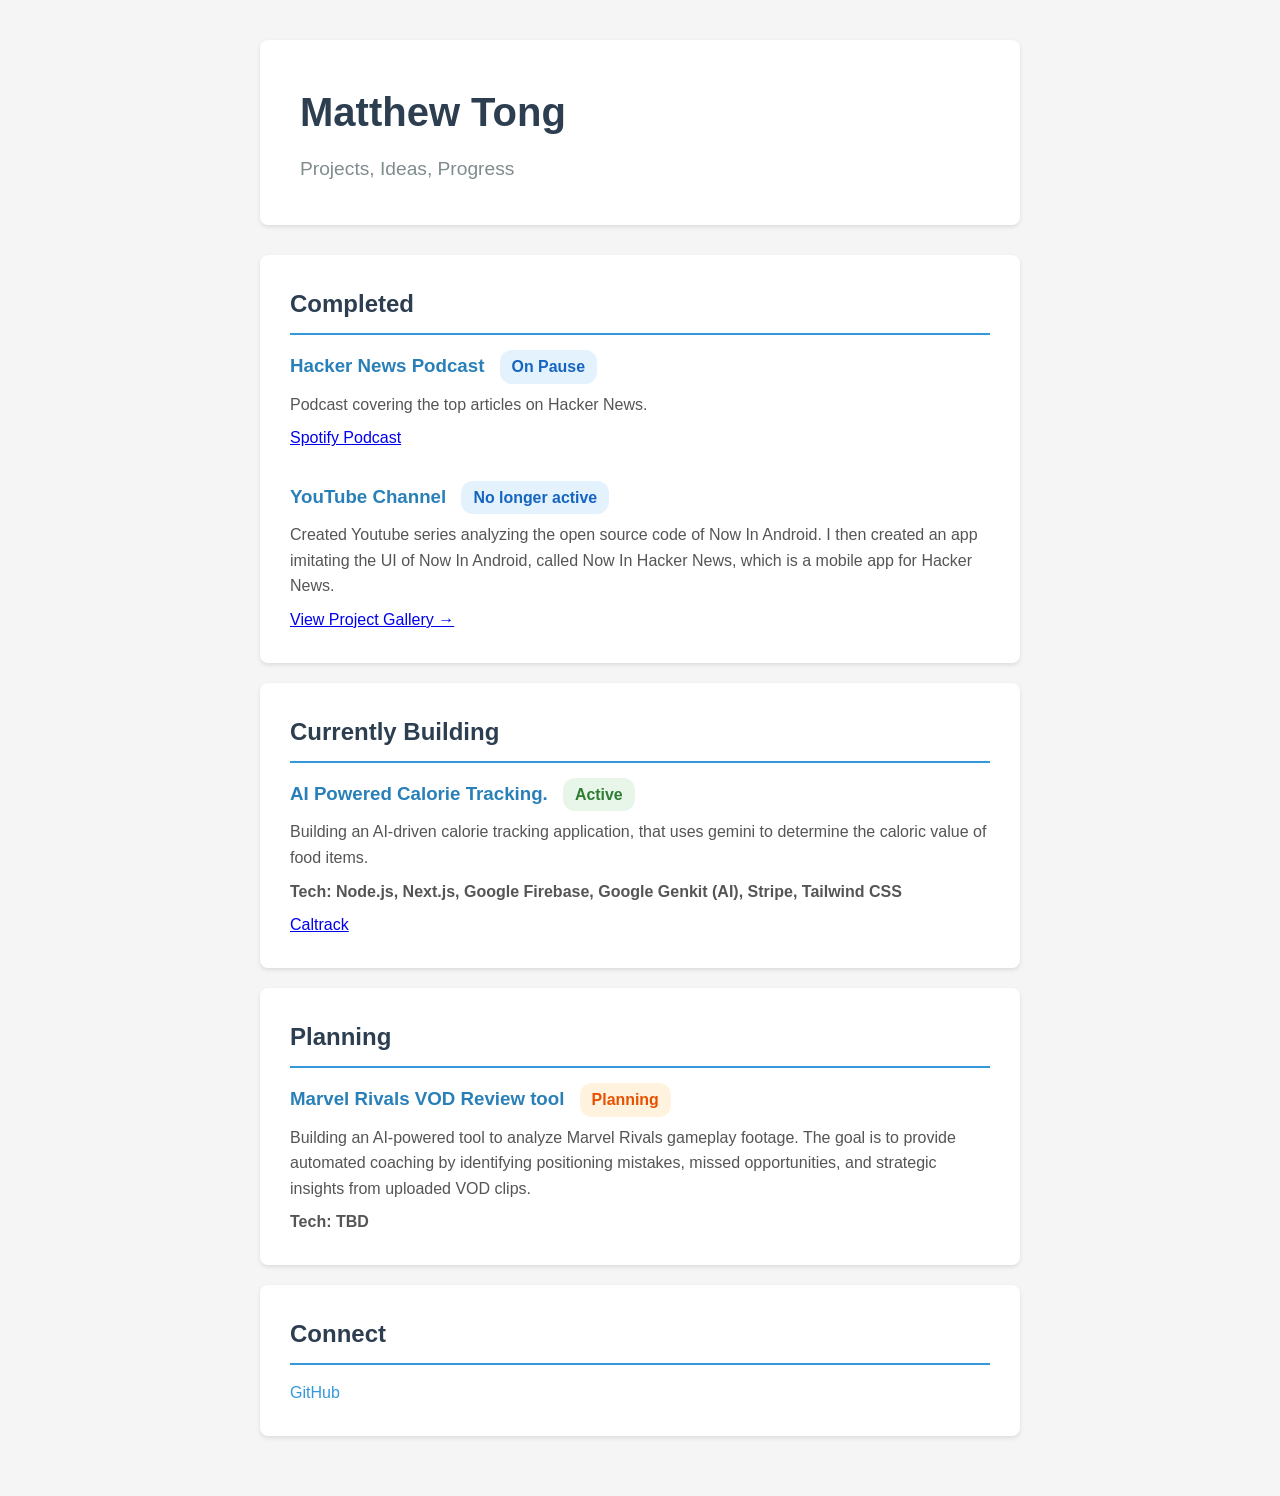
==== index.html @ c10dbc10 "Add Hacker News project page and update index" ====
<!DOCTYPE html>
<html lang="en">

<head>
    <meta charset="UTF-8">
    <meta name="viewport" content="width=device-width, initial-scale=1.0">
    <title>My Projects</title>
    <style>
        * {
            margin: 0;
            padding: 0;
            box-sizing: border-box;
        }

        body {
            font-family: -apple-system, BlinkMacSystemFont, 'Segoe UI', Roboto, Oxygen, Ubuntu, Cantarell, sans-serif;
            line-height: 1.6;
            color: #333;
            background: #f5f5f5;
        }

        .container {
            max-width: 800px;
            margin: 0 auto;
            padding: 40px 20px;
        }

        header {
            background: white;
            padding: 40px;
            border-radius: 8px;
            box-shadow: 0 2px 4px rgba(0, 0, 0, 0.1);
            margin-bottom: 30px;
        }

        h1 {
            font-size: 2.5em;
            margin-bottom: 10px;
            color: #2c3e50;
        }

        .subtitle {
            font-size: 1.2em;
            color: #7f8c8d;
        }

        .section {
            background: white;
            padding: 30px;
            border-radius: 8px;
            box-shadow: 0 2px 4px rgba(0, 0, 0, 0.1);
            margin-bottom: 20px;
        }

        .section h2 {
            color: #2c3e50;
            margin-bottom: 15px;
            border-bottom: 2px solid #3498db;
            padding-bottom: 10px;
        }

        .project {
            margin-bottom: 30px;
        }

        .project:last-child {
            margin-bottom: 0;
        }

        .project h3 {
            color: #2980b9;
            margin-bottom: 8px;
        }

        .project-status {
            display: inline-block;
            padding: 4px 12px;
            border-radius: 12px;
            font-size: 0.85em;
            font-weight: 600;
            margin-left: 10px;
        }

        .status-active {
            background: #e8f5e9;
            color: #2e7d32;
        }

        .status-planning {
            background: #fff3e0;
            color: #e65100;
        }

        .status-completed {
            background: #e3f2fd;
            color: #1565c0;
        }

        .project p {
            color: #555;
            margin-top: 8px;
        }

        .links {
            margin-top: 20px;
        }

        .links a {
            color: #3498db;
            text-decoration: none;
            margin-right: 15px;
        }

        .links a:hover {
            text-decoration: underline;
        }

        footer {
            text-align: center;
            padding: 20px;
            color: #7f8c8d;
        }
    </style>
</head>

<body>
    <div class="container">
        <header>
            <h1>Matthew Tong</h1>
            <p class="subtitle">Projects, Ideas, Progress</p>
        </header>

        <div class="section">
            <h2>Completed</h2>
            <div class="project">
                <h3>
                    Hacker News Podcast
                    <span class="project-status status-completed">On Pause</span>
                </h3>
                <p>Podcast covering the top articles on Hacker News.</p>
                <p>
                    <a href="https://open.spotify.com/show/6BvRfWZDtiO3yEd8SHpDAJ?si=7f154aee556d48d6"
                        target="_blank">Spotify Podcast</a>
                </p>
            </div>

            <div class="project">
                <h3>
                    YouTube Channel
                    <span class="project-status status-completed">No longer active</span>
                </h3>
                <p>Created Youtube series analyzing the open source code of Now In Android. I then created an app
                    imitating the UI of Now In Android, called Now In Hacker News, which is a mobile app for Hacker
                    News.</p>
                <p>
                    <a href="hackernews.html">View Project Gallery &rarr;</a>
                </p>
            </div>
        </div>

        <div class="section">
            <h2>Currently Building</h2>

            <div class="project">
                <h3>
                    AI Powered Calorie Tracking.
                    <span class="project-status status-active">Active</span>
                </h3>
                <p>
                    Building an AI-driven calorie tracking application, that uses gemini to determine the caloric value
                    of food items.
                </p>
                <p><strong>Tech: Node.js, Next.js, Google Firebase, Google Genkit (AI), Stripe, Tailwind CSS</strong>
                </p>
                <p>
                    <a href="https://cal-track.com" target="_blank">Caltrack</a>
                </p>
            </div>
        </div>

        <div class="section">
            <h2>Planning</h2>

            <div class="project">
                <h3>
                    Marvel Rivals VOD Review tool
                    <span class="project-status status-planning">Planning</span>
                </h3>
                <p>
                    Building an AI-powered tool to analyze Marvel Rivals gameplay footage. The goal is to provide
                    automated coaching by identifying positioning mistakes, missed opportunities, and strategic insights
                    from uploaded VOD clips.
                </p>
                <p><strong>Tech: TBD</strong>
                </p>
            </div>
        </div>



        <div class="section links">
            <h2>Connect</h2>
            <a href="https://github.com/matthewtong2018" target="_blank">GitHub</a>
        </div>

    </div>
</body>

</html>
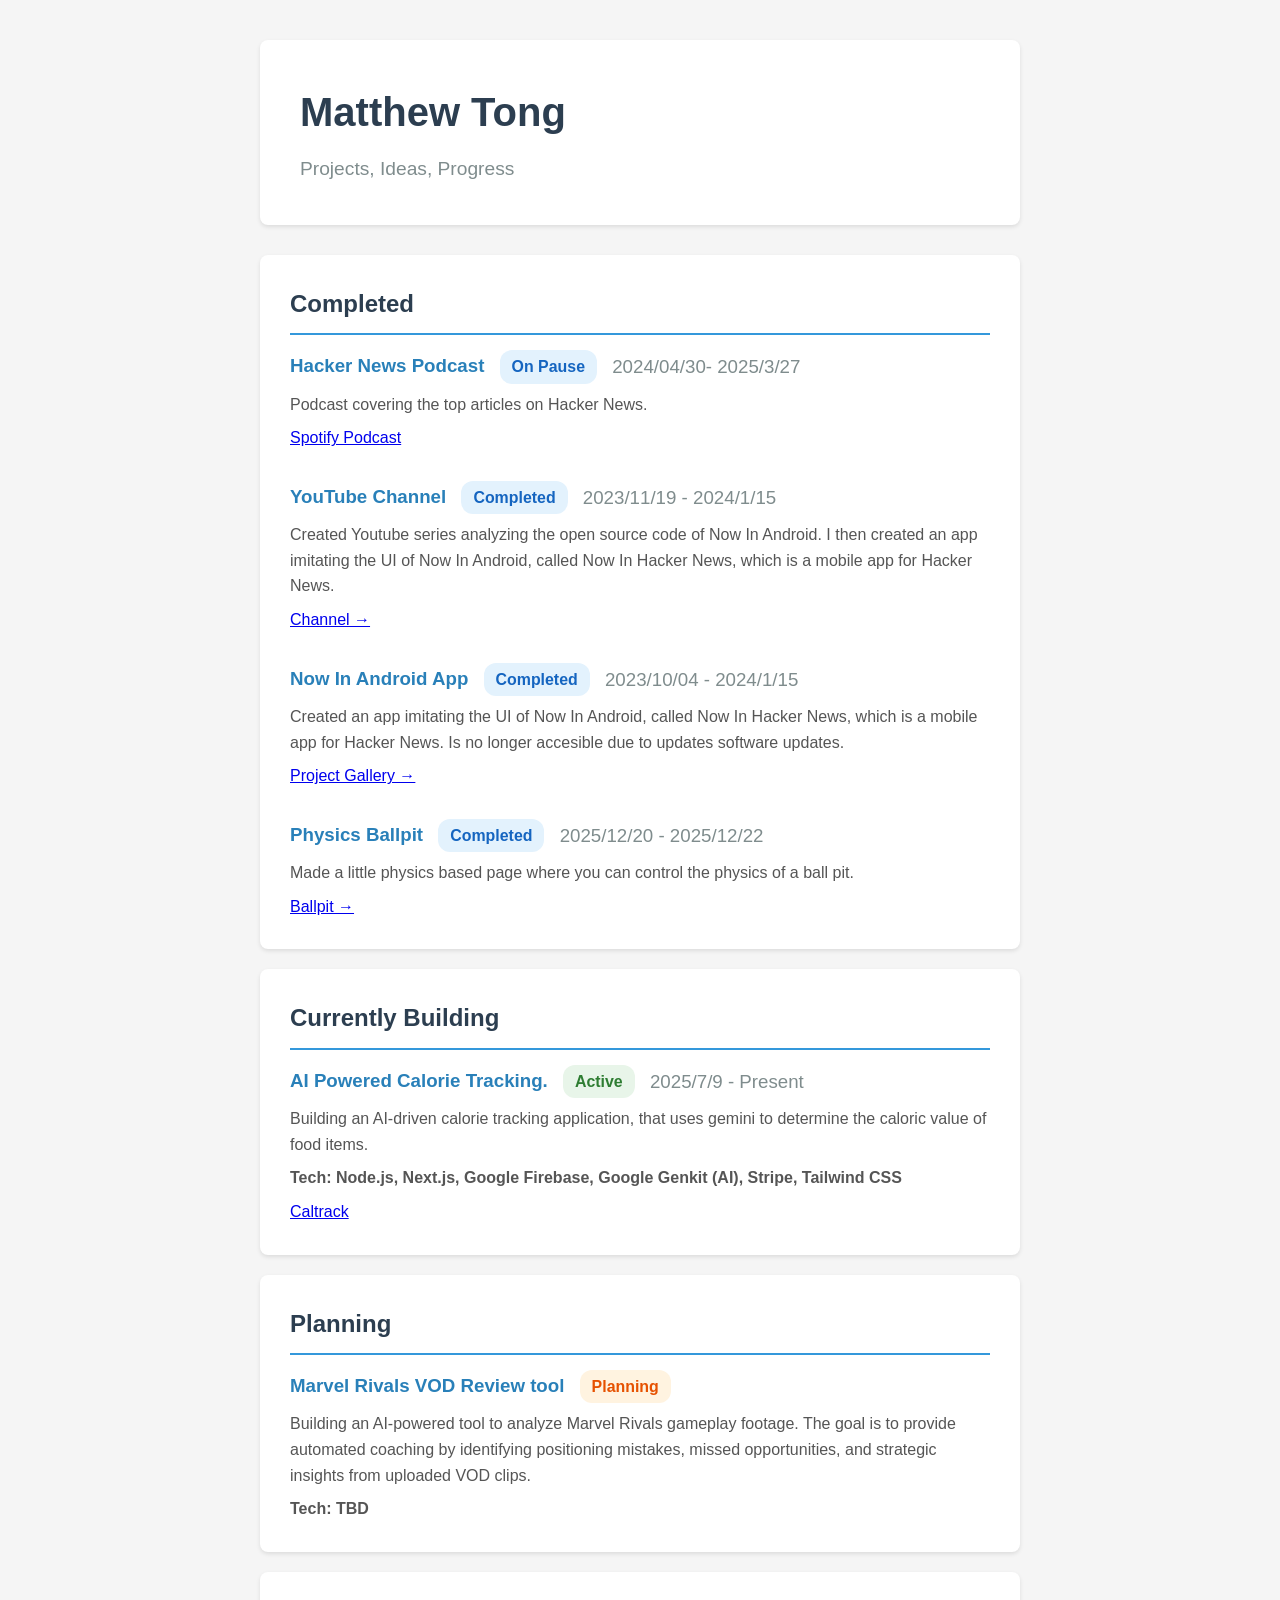
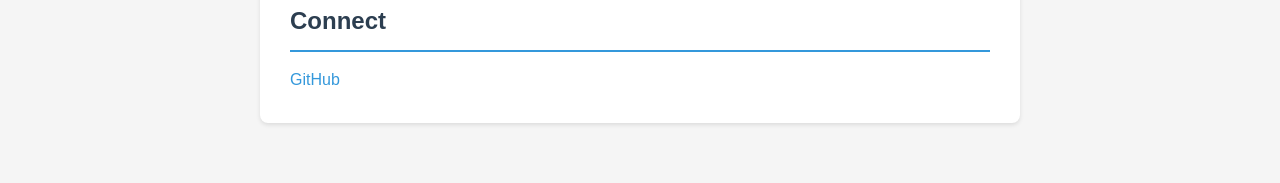
==== commit c6993d03: "Add interactive ball pit and update project dates" ====
--- a/index.html
+++ b/index.html
@@ -101,6 +101,16 @@
             margin-top: 8px;
         }
 
+        .project-date {
+            font-size: 1em;
+            /* Smaller relative to H3 */
+            color: #7f8c8d;
+            margin-left: 10px;
+            font-weight: normal;
+            /* Don't bold like the title */
+            vertical-align: middle;
+        }
+
         .links {
             margin-top: 20px;
         }
@@ -136,6 +146,7 @@
                 <h3>
                     Hacker News Podcast
                     <span class="project-status status-completed">On Pause</span>
+                    <span class="project-date">2024/04/30- 2025/3/27</span>
                 </h3>
                 <p>Podcast covering the top articles on Hacker News.</p>
                 <p>
@@ -147,15 +158,42 @@
             <div class="project">
                 <h3>
                     YouTube Channel
-                    <span class="project-status status-completed">No longer active</span>
+                    <span class="project-status status-completed">Completed</span>
+                    <span class="project-date">2023/11/19 - 2024/1/15</span>
                 </h3>
                 <p>Created Youtube series analyzing the open source code of Now In Android. I then created an app
                     imitating the UI of Now In Android, called Now In Hacker News, which is a mobile app for Hacker
                     News.</p>
                 <p>
-                    <a href="hackernews.html">View Project Gallery &rarr;</a>
-                </p>
-            </div>
+                    <a href="https://www.youtube.com/@DissectingNowInAndroid">Channel &rarr;</a>
+                </p>
+            </div>
+
+            <div class="project">
+                <h3>
+                    Now In Android App
+                    <span class="project-status status-completed">Completed</span>
+                    <span class="project-date">2023/10/04 - 2024/1/15</span>
+                </h3>
+                <p>Created an app imitating the UI of Now In Android, called Now In Hacker News, which is a mobile app
+                    for Hacker News. Is no longer accesible due to updates software updates.</p>
+                <p>
+                    <a href="hackernews.html">Project Gallery &rarr;</a>
+                </p>
+            </div>
+
+            <div class="project">
+                <h3>
+                    Physics Ballpit
+                    <span class="project-status status-completed">Completed</span>
+                    <span class="project-date">2025/12/20 - 2025/12/22</span>
+                </h3>
+                <p>Made a little physics based page where you can control the physics of a ball pit.</p>
+                <p>
+                    <a href="ballpit.html">Ballpit &rarr;</a>
+                </p>
+            </div>
+
         </div>
 
         <div class="section">
@@ -165,12 +203,15 @@
                 <h3>
                     AI Powered Calorie Tracking.
                     <span class="project-status status-active">Active</span>
-                </h3>
-                <p>
-                    Building an AI-driven calorie tracking application, that uses gemini to determine the caloric value
+                    <span class="project-date">2025/7/9 - Present</span>
+                </h3>
+                <p>
+                    Building an AI-driven calorie tracking application, that uses gemini to determine the caloric
+                    value
                     of food items.
                 </p>
-                <p><strong>Tech: Node.js, Next.js, Google Firebase, Google Genkit (AI), Stripe, Tailwind CSS</strong>
+                <p><strong>Tech: Node.js, Next.js, Google Firebase, Google Genkit (AI), Stripe, Tailwind
+                        CSS</strong>
                 </p>
                 <p>
                     <a href="https://cal-track.com" target="_blank">Caltrack</a>
@@ -188,7 +229,8 @@
                 </h3>
                 <p>
                     Building an AI-powered tool to analyze Marvel Rivals gameplay footage. The goal is to provide
-                    automated coaching by identifying positioning mistakes, missed opportunities, and strategic insights
+                    automated coaching by identifying positioning mistakes, missed opportunities, and strategic
+                    insights
                     from uploaded VOD clips.
                 </p>
                 <p><strong>Tech: TBD</strong>
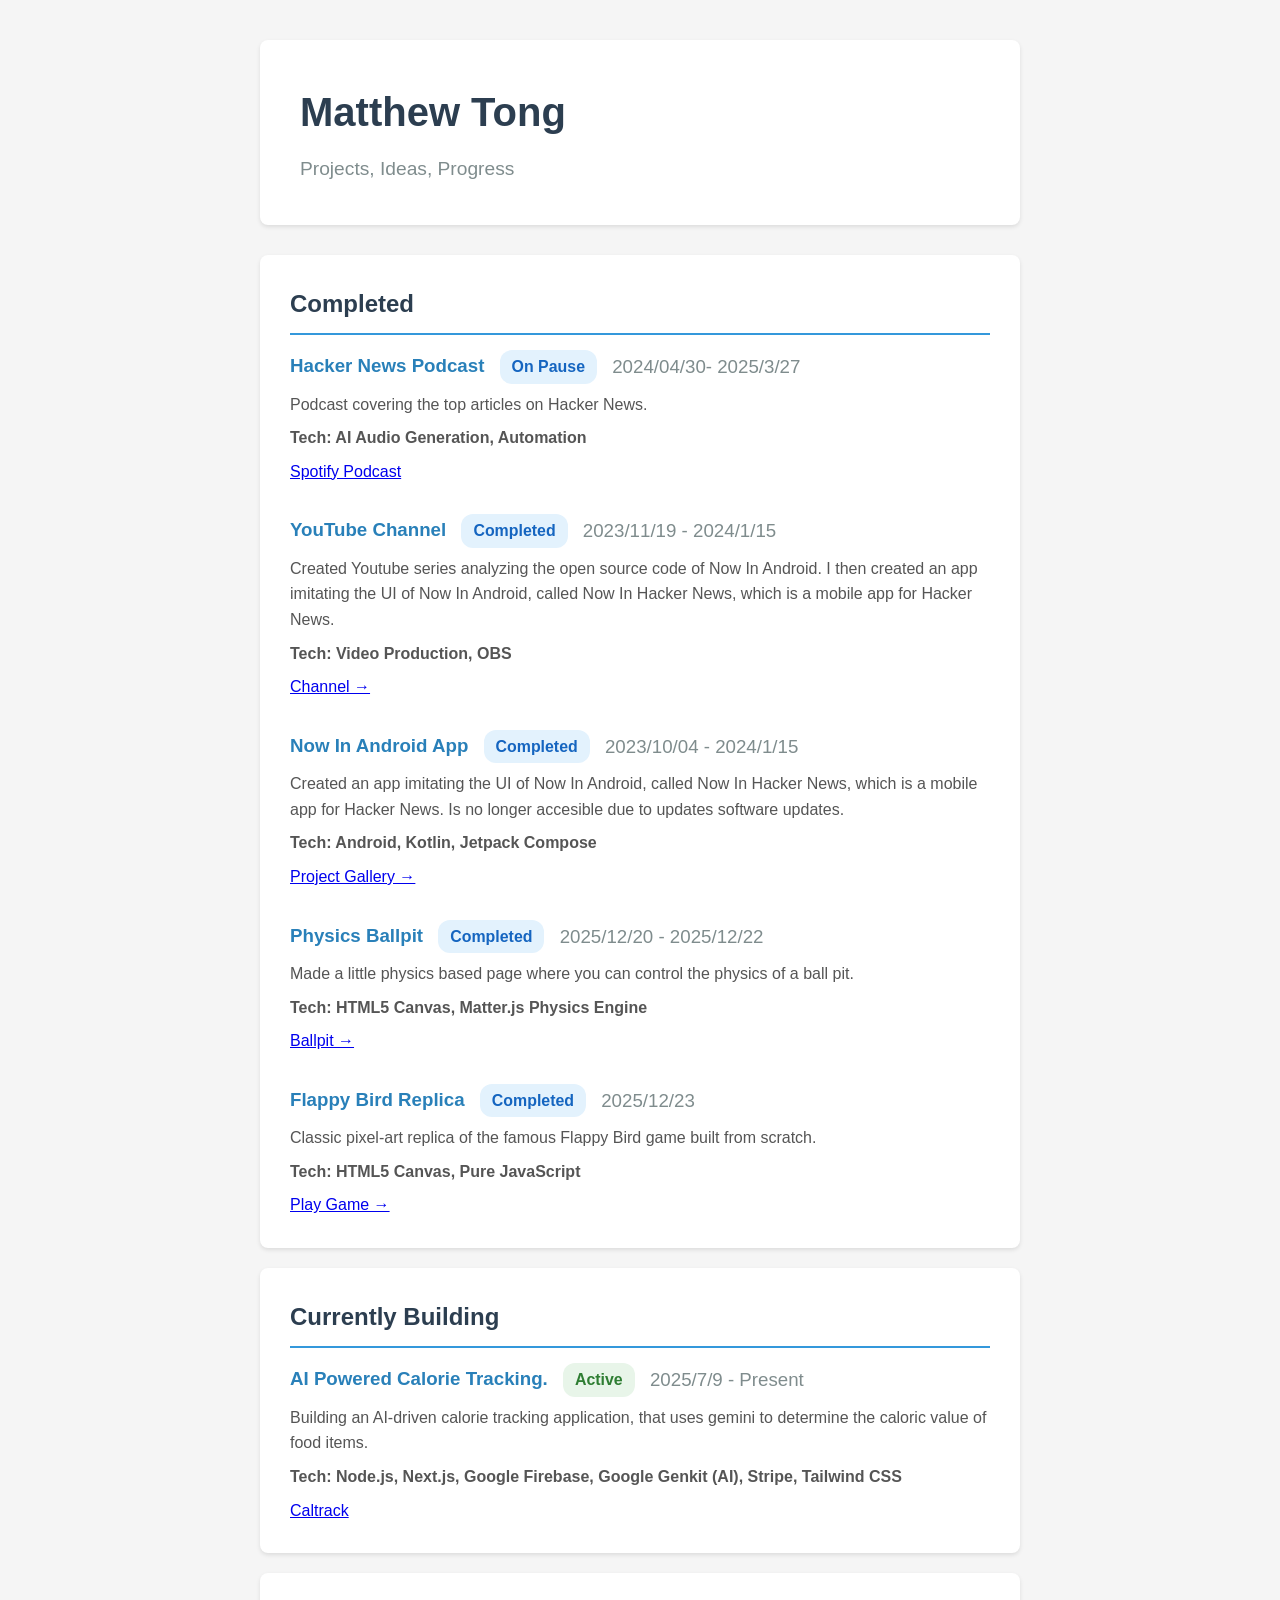
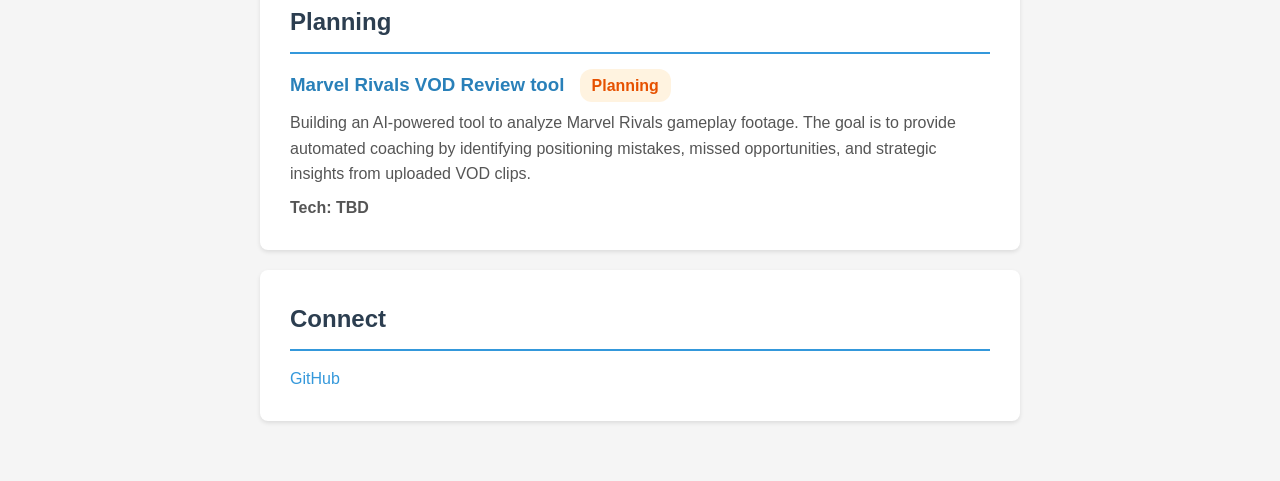
==== commit 172c2ed8: "Add Flappy Bird replica and update project list" ====
--- a/index.html
+++ b/index.html
@@ -149,6 +149,7 @@
                     <span class="project-date">2024/04/30- 2025/3/27</span>
                 </h3>
                 <p>Podcast covering the top articles on Hacker News.</p>
+                <p><strong>Tech: AI Audio Generation, Automation</strong></p>
                 <p>
                     <a href="https://open.spotify.com/show/6BvRfWZDtiO3yEd8SHpDAJ?si=7f154aee556d48d6"
                         target="_blank">Spotify Podcast</a>
@@ -164,6 +165,7 @@
                 <p>Created Youtube series analyzing the open source code of Now In Android. I then created an app
                     imitating the UI of Now In Android, called Now In Hacker News, which is a mobile app for Hacker
                     News.</p>
+                <p><strong>Tech: Video Production, OBS</strong></p>
                 <p>
                     <a href="https://www.youtube.com/@DissectingNowInAndroid">Channel &rarr;</a>
                 </p>
@@ -177,6 +179,7 @@
                 </h3>
                 <p>Created an app imitating the UI of Now In Android, called Now In Hacker News, which is a mobile app
                     for Hacker News. Is no longer accesible due to updates software updates.</p>
+                <p><strong>Tech: Android, Kotlin, Jetpack Compose</strong></p>
                 <p>
                     <a href="hackernews.html">Project Gallery &rarr;</a>
                 </p>
@@ -189,8 +192,22 @@
                     <span class="project-date">2025/12/20 - 2025/12/22</span>
                 </h3>
                 <p>Made a little physics based page where you can control the physics of a ball pit.</p>
+                <p><strong>Tech: HTML5 Canvas, Matter.js Physics Engine</strong></p>
                 <p>
                     <a href="ballpit.html">Ballpit &rarr;</a>
+                </p>
+            </div>
+
+            <div class="project">
+                <h3>
+                    Flappy Bird Replica
+                    <span class="project-status status-completed">Completed</span>
+                    <span class="project-date">2025/12/23</span>
+                </h3>
+                <p>Classic pixel-art replica of the famous Flappy Bird game built from scratch.</p>
+                <p><strong>Tech: HTML5 Canvas, Pure JavaScript</strong></p>
+                <p>
+                    <a href="flappybird.html">Play Game &rarr;</a>
                 </p>
             </div>
 
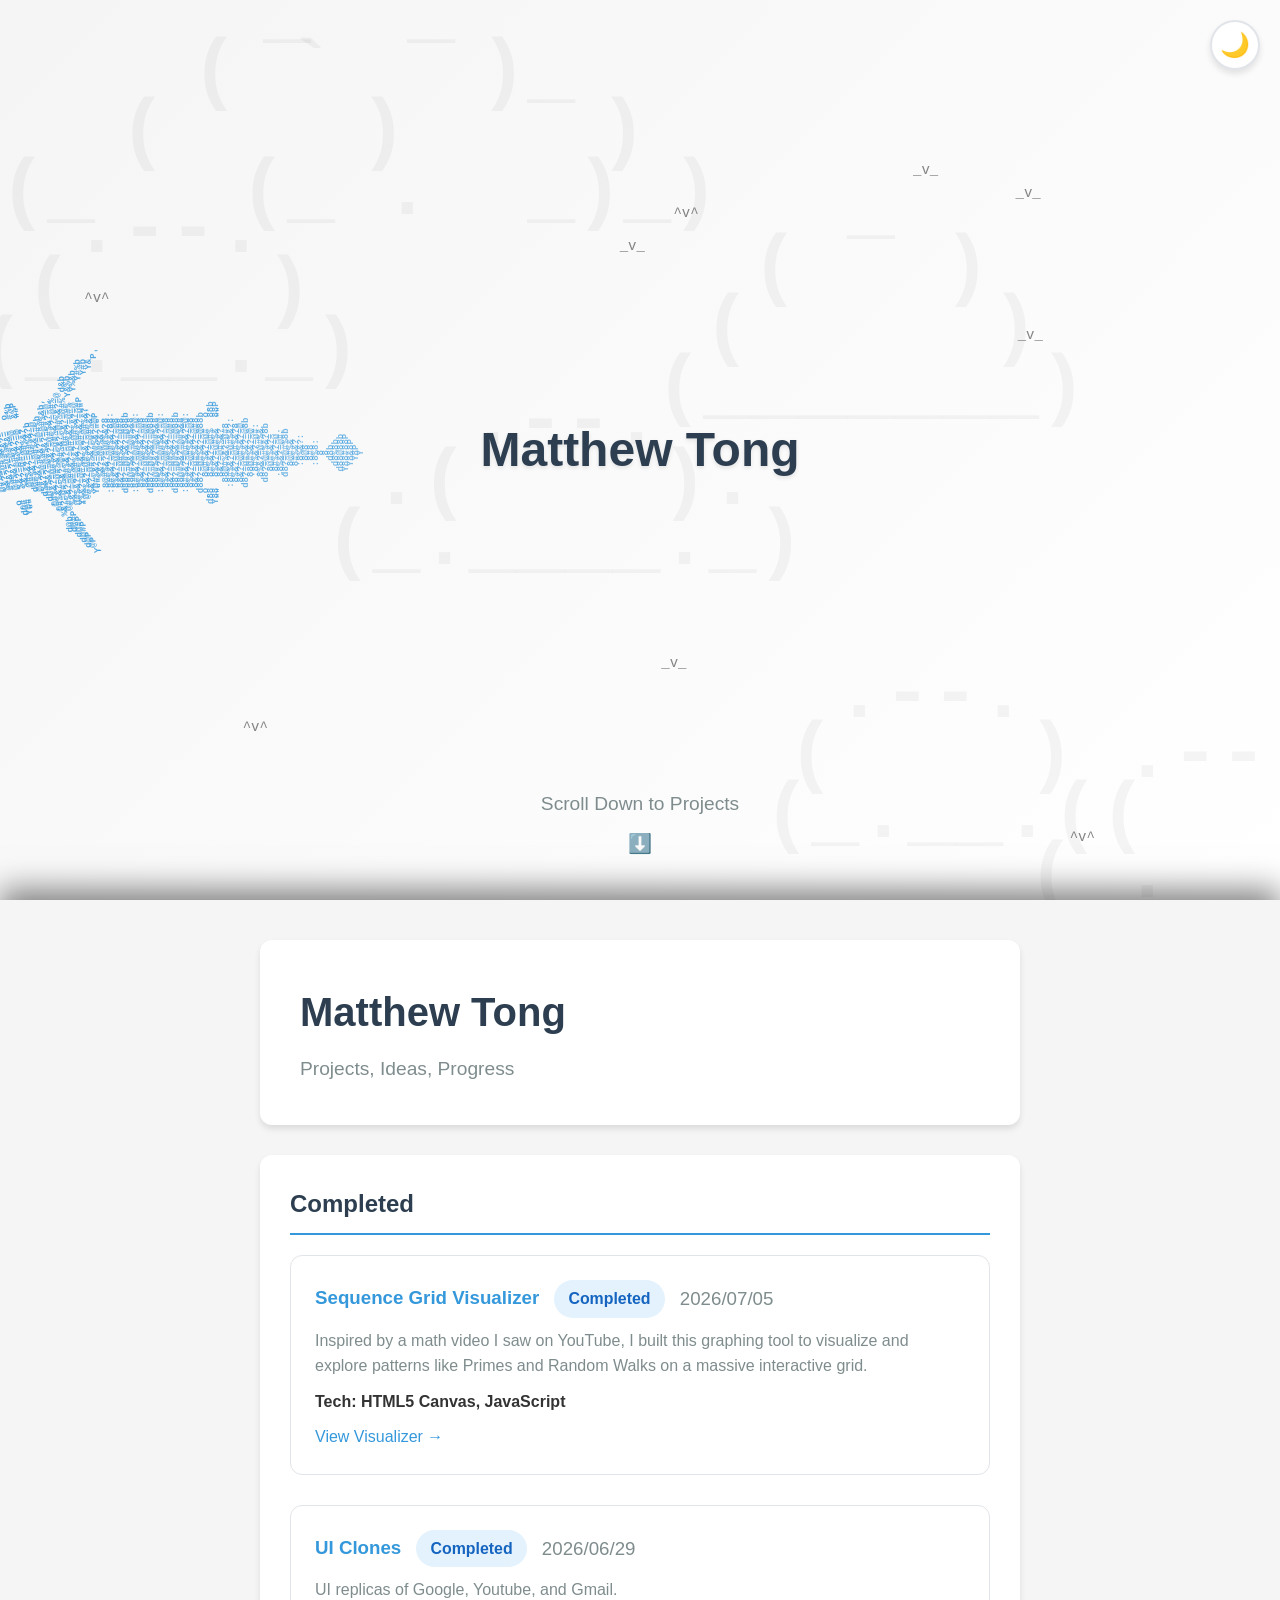
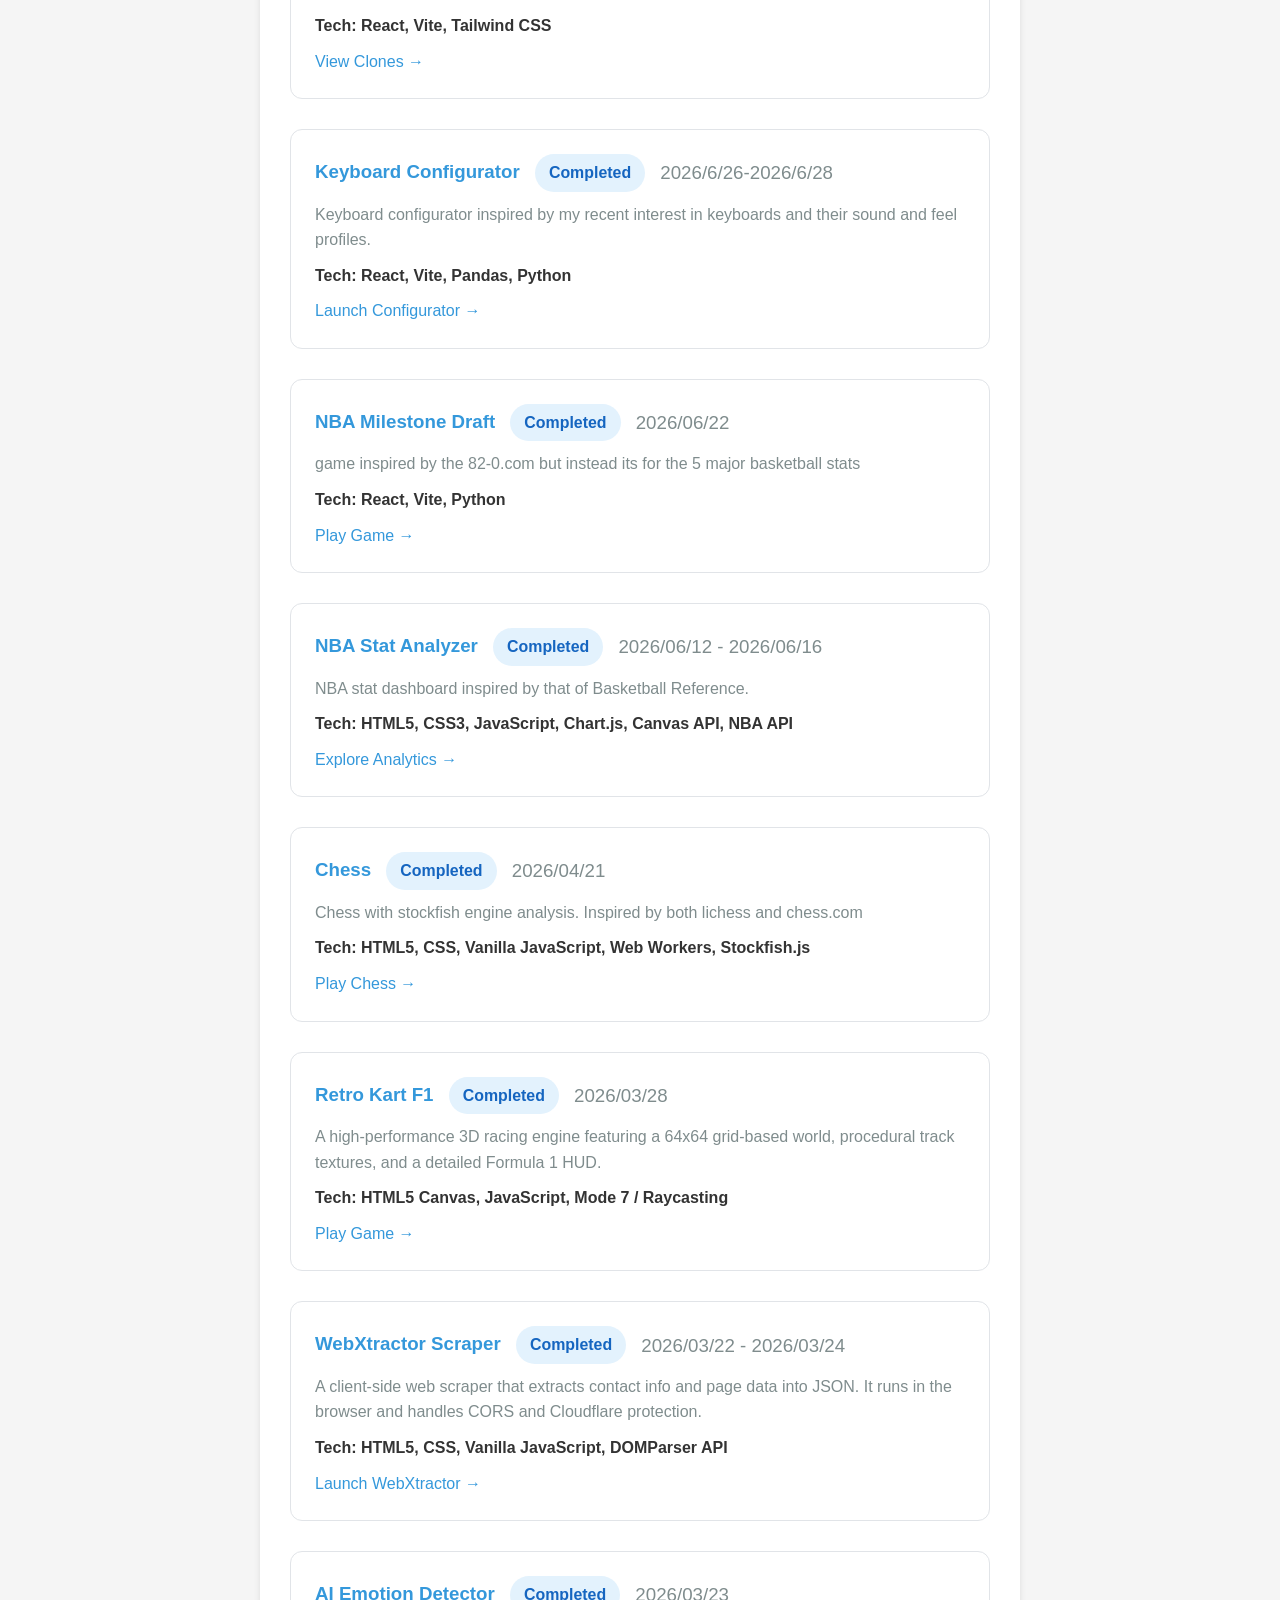
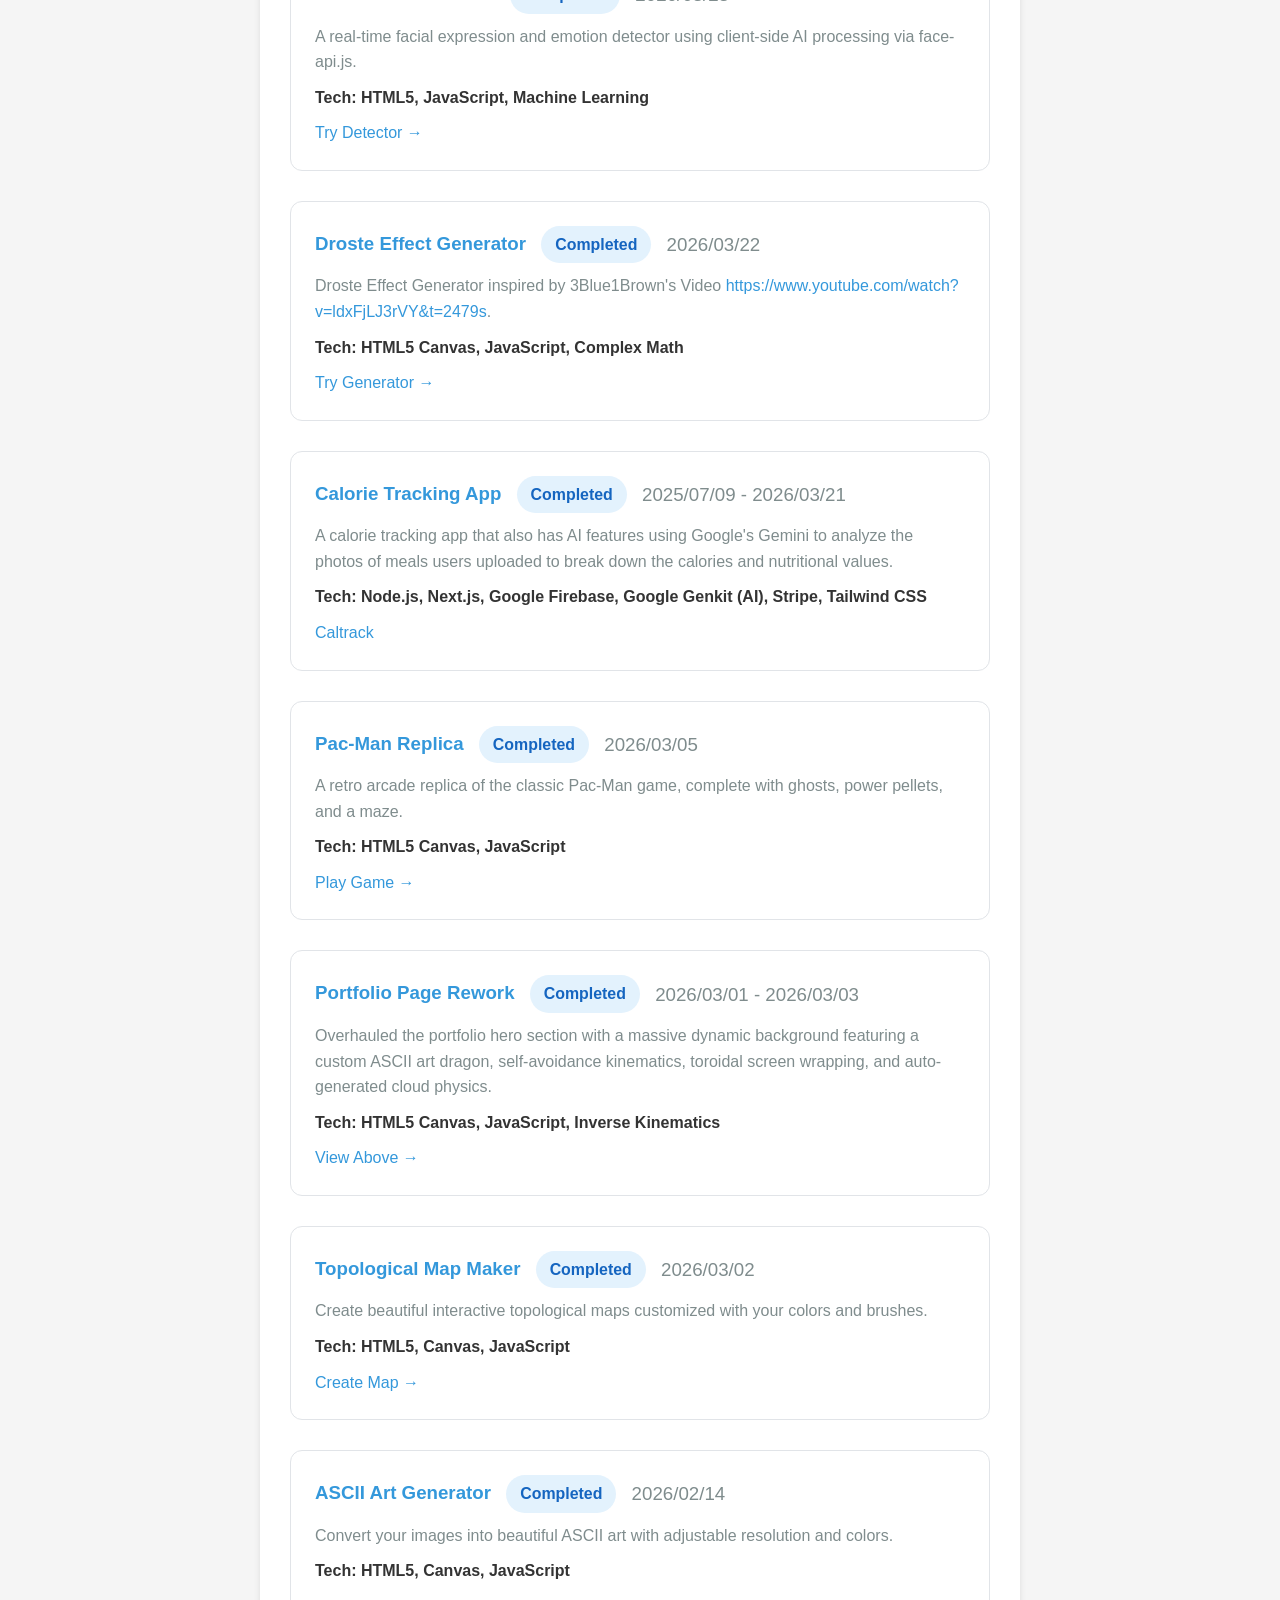
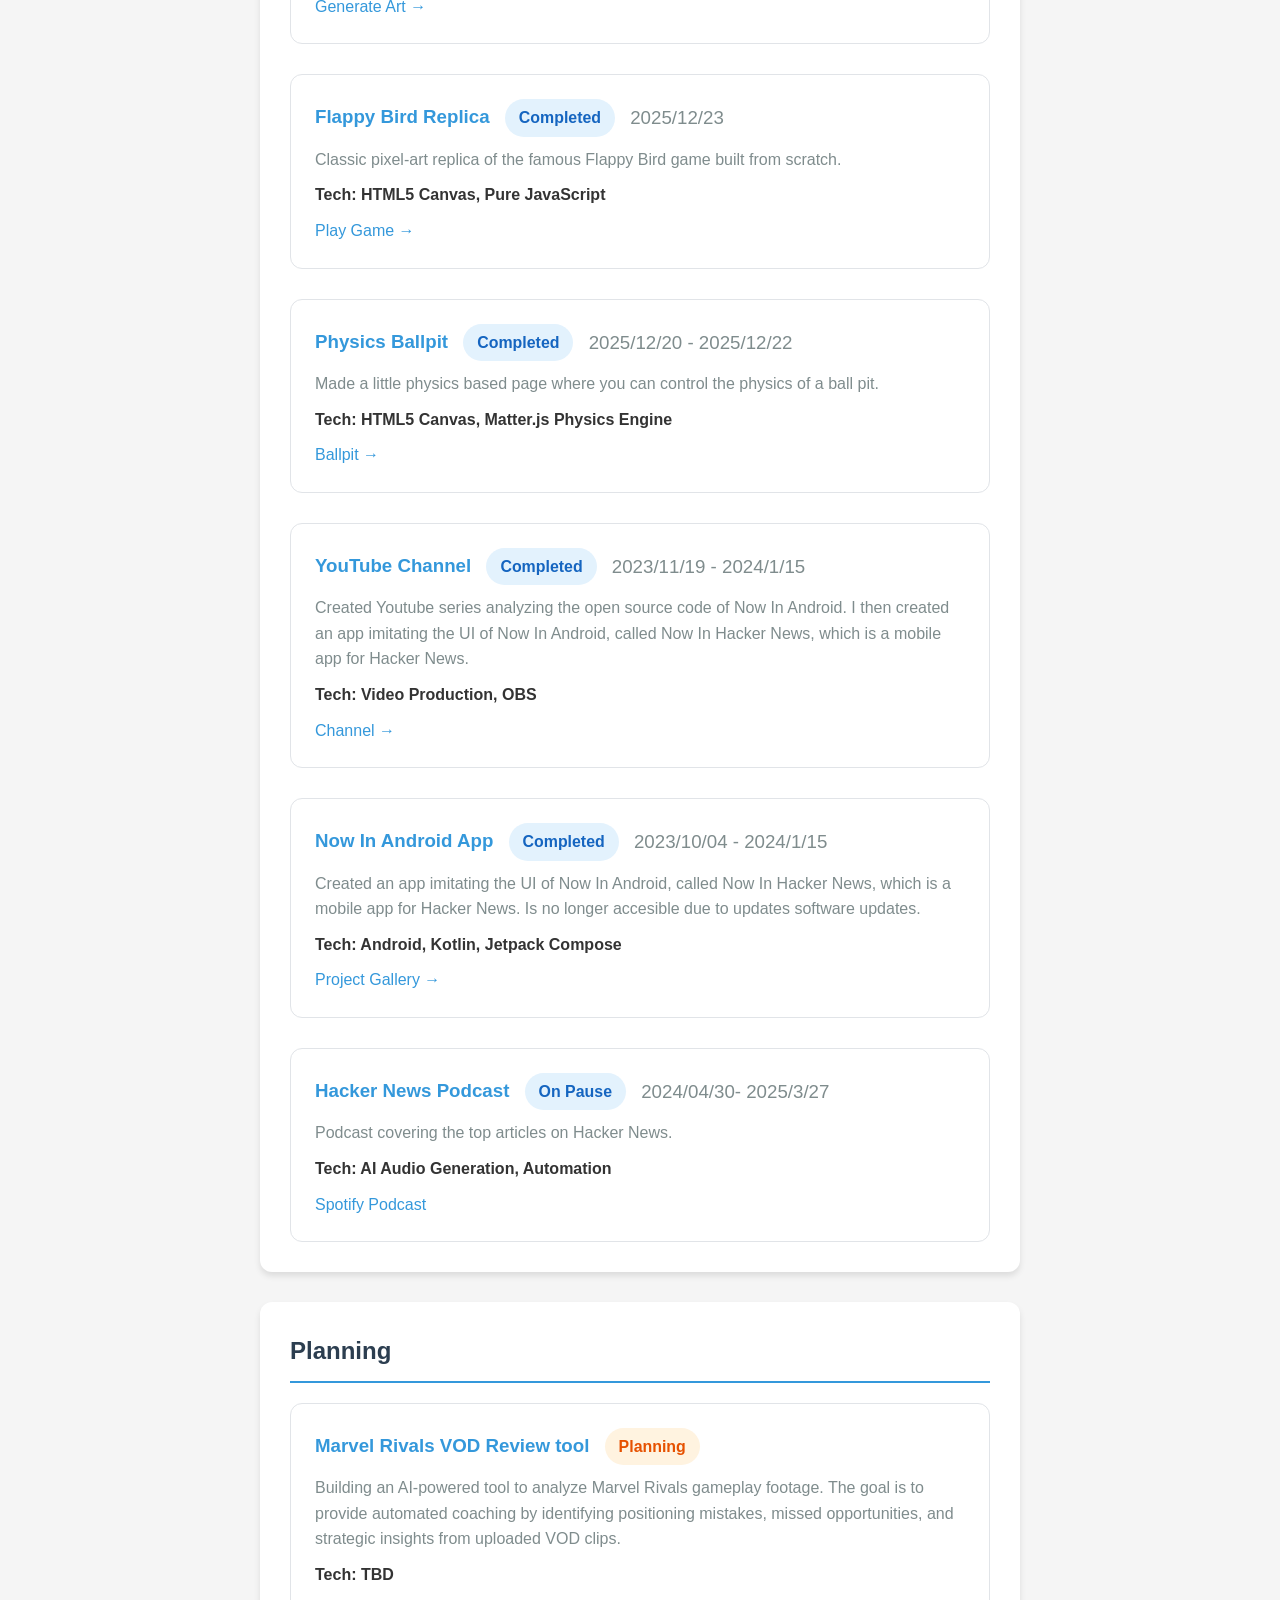
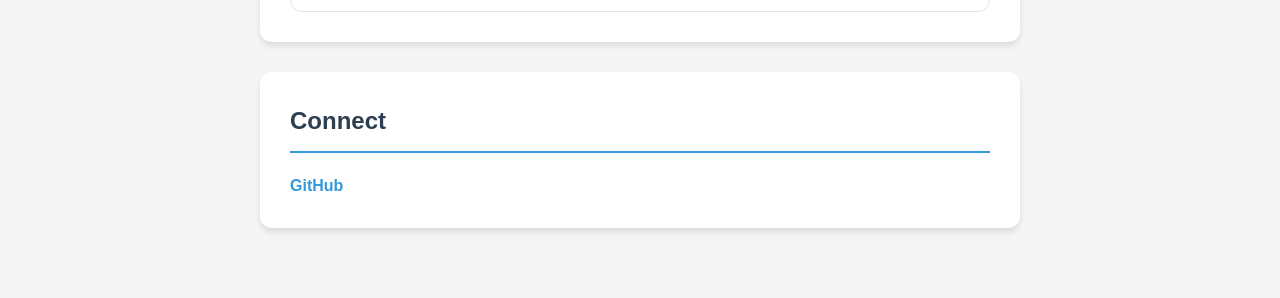
==== commit e73253a3: "added sequence grid visualizer" ====
--- a/index.html
+++ b/index.html
@@ -1,11 +1,51 @@
 <!DOCTYPE html>
-<html lang="en">
+<html lang="en" data-theme="light">
 
 <head>
     <meta charset="UTF-8">
     <meta name="viewport" content="width=device-width, initial-scale=1.0">
     <title>My Projects</title>
     <style>
+        :root {
+            --bg-color: #f5f5f5;
+            --text-color: #333;
+            --card-bg: white;
+            --card-hover-bg: #ffffff;
+            --card-border: #e1e4e8;
+            --heading-color: #2c3e50;
+            --subtitle-color: #7f8c8d;
+            --border-primary: #3498db;
+            --link-color: #3498db;
+            --status-active-bg: #e8f5e9;
+            --status-active-text: #2e7d32;
+            --status-planning-bg: #fff3e0;
+            --status-planning-text: #e65100;
+            --status-completed-bg: #e3f2fd;
+            --status-completed-text: #1565c0;
+            --shadow-color: rgba(0, 0, 0, 0.1);
+            --shadow-hover-color: rgba(0, 0, 0, 0.05);
+        }
+
+        [data-theme="dark"] {
+            --bg-color: #1a1a1a;
+            --text-color: #e5e5e5;
+            --card-bg: #2a2a2a;
+            --card-hover-bg: #333333;
+            --card-border: #404040;
+            --heading-color: #ffffff;
+            --subtitle-color: #a3a3a3;
+            --border-primary: #666666;
+            --link-color: #d4d4d4;
+            --status-active-bg: rgba(74, 222, 128, 0.15);
+            --status-active-text: #4ade80;
+            --status-planning-bg: rgba(251, 146, 60, 0.15);
+            --status-planning-text: #fb923c;
+            --status-completed-bg: rgba(156, 163, 175, 0.15);
+            --status-completed-text: #9ca3af;
+            --shadow-color: rgba(0, 0, 0, 0.5);
+            --shadow-hover-color: rgba(0, 0, 0, 0.7);
+        }
+
         * {
             margin: 0;
             padding: 0;
@@ -15,52 +55,206 @@
         body {
             font-family: -apple-system, BlinkMacSystemFont, 'Segoe UI', Roboto, Oxygen, Ubuntu, Cantarell, sans-serif;
             line-height: 1.6;
-            color: #333;
-            background: #f5f5f5;
+            color: var(--text-color);
+            background: var(--bg-color);
+            transition: background-color 0.3s ease, color 0.3s ease;
+            overflow-x: hidden;
+        }
+
+        a {
+            color: var(--link-color);
+            text-decoration: none;
+            transition: color 0.2s;
+        }
+
+        a:hover {
+            text-decoration: underline;
+            color: var(--heading-color);
+        }
+
+
+        /* Nav & Theme Toggle */
+        .theme-toggle {
+            position: fixed;
+            top: 20px;
+            right: 20px;
+            background: var(--card-bg);
+            border: 2px solid var(--card-border);
+            color: var(--text-color);
+            padding: 10px;
+            border-radius: 50%;
+            cursor: pointer;
+            width: 50px;
+            height: 50px;
+            display: flex;
+            justify-content: center;
+            align-items: center;
+            font-size: 1.5rem;
+            z-index: 1000;
+            box-shadow: 0 4px 6px var(--shadow-color);
+            transition: transform 0.3s cubic-bezier(0.175, 0.885, 0.32, 1.275);
+        }
+
+        .theme-toggle:hover {
+            transform: scale(1.1) rotate(15deg);
+        }
+
+        .hero {
+            height: 100vh;
+            width: 100vw;
+            display: flex;
+            flex-direction: column;
+            justify-content: center;
+            align-items: center;
+            position: fixed;
+            top: 0;
+            left: 0;
+            z-index: 0;
+            background: linear-gradient(135deg, var(--bg-color) 0%, var(--card-bg) 100%);
+        }
+
+        #heroCanvas {
+            position: absolute;
+            top: 0;
+            left: 0;
+            width: 100%;
+            height: 100%;
+            z-index: -1;
+            /* Keeps canvas strictly behind text, but inside .hero */
+        }
+
+        .welcome-text {
+            font-size: 3rem;
+            font-weight: bold;
+            color: var(--heading-color);
+            text-align: center;
+            z-index: 5;
+            opacity: 0;
+            transform: translateY(30px);
+            animation: fadeInWelcome 1.5s cubic-bezier(0.175, 0.885, 0.32, 1.275) forwards 0.5s;
+            text-shadow: 0 2px 4px var(--shadow-color);
+        }
+
+        @keyframes fadeInWelcome {
+            to {
+                opacity: 1;
+                transform: translateY(0);
+            }
+        }
+
+        .scroll-indicator {
+            position: absolute;
+            bottom: 40px;
+            font-size: 1.2rem;
+            color: var(--subtitle-color);
+            animation: bounce 2s infinite;
+            display: flex;
+            flex-direction: column;
+            align-items: center;
+            gap: 10px;
+        }
+
+        @keyframes bounce {
+
+            0%,
+            20%,
+            50%,
+            80%,
+            100% {
+                transform: translateY(0);
+            }
+
+            40% {
+                transform: translateY(-20px);
+            }
+
+            60% {
+                transform: translateY(-10px);
+            }
+        }
+
+        .container-wrapper {
+            position: relative;
+            z-index: 10;
+            margin-top: 100vh;
+            background: var(--bg-color);
+            box-shadow: 0 -10px 30px rgba(0, 0, 0, 0.5);
         }
 
         .container {
             max-width: 800px;
             margin: 0 auto;
             padding: 40px 20px;
+            opacity: 0;
+            transform: translateY(50px);
+            transition: opacity 1s ease-out, transform 1s cubic-bezier(0.175, 0.885, 0.32, 1.275);
+            position: relative;
+            z-index: 10;
+        }
+
+        .container.visible {
+            opacity: 1;
+            transform: translateY(0);
         }
 
         header {
-            background: white;
+            background: var(--card-bg);
             padding: 40px;
-            border-radius: 8px;
-            box-shadow: 0 2px 4px rgba(0, 0, 0, 0.1);
+            border-radius: 12px;
+            box-shadow: 0 4px 6px var(--shadow-color);
             margin-bottom: 30px;
+            transition: background-color 0.3s ease, box-shadow 0.3s;
         }
 
         h1 {
             font-size: 2.5em;
             margin-bottom: 10px;
-            color: #2c3e50;
+            color: var(--heading-color);
         }
 
         .subtitle {
             font-size: 1.2em;
-            color: #7f8c8d;
+            color: var(--subtitle-color);
         }
 
         .section {
-            background: white;
+            background: var(--card-bg);
             padding: 30px;
-            border-radius: 8px;
-            box-shadow: 0 2px 4px rgba(0, 0, 0, 0.1);
+            border-radius: 12px;
+            box-shadow: 0 4px 6px var(--shadow-color);
+            margin-bottom: 30px;
+            transition: background-color 0.3s ease, box-shadow 0.3s;
+            opacity: 0;
+            transform: translateY(30px);
+        }
+
+        .section.visible {
+            opacity: 1;
+            transform: translateY(0);
+            transition: opacity 0.8s ease-out, transform 0.8s cubic-bezier(0.175, 0.885, 0.32, 1.275);
+        }
+
+        .section h2 {
+            color: var(--heading-color);
             margin-bottom: 20px;
-        }
-
-        .section h2 {
-            color: #2c3e50;
-            margin-bottom: 15px;
-            border-bottom: 2px solid #3498db;
+            border-bottom: 2px solid var(--border-primary);
             padding-bottom: 10px;
         }
 
         .project {
             margin-bottom: 30px;
+            padding: 24px;
+            border: 1px solid var(--card-border);
+            border-radius: 12px;
+            background: var(--card-bg);
+            transition: transform 0.3s cubic-bezier(0.175, 0.885, 0.32, 1.275), box-shadow 0.3s, background-color 0.3s, border-color 0.3s;
+        }
+
+        .project:hover {
+            transform: translateY(-6px);
+            box-shadow: 0 12px 20px var(--shadow-hover-color);
+            background: var(--card-hover-bg);
+            border-color: var(--border-primary);
         }
 
         .project:last-child {
@@ -68,201 +262,721 @@
         }
 
         .project h3 {
-            color: #2980b9;
+            color: var(--link-color);
             margin-bottom: 8px;
+            border-bottom: none;
+        }
+
+        .project strong {
+            color: var(--text-color);
         }
 
         .project-status {
             display: inline-block;
-            padding: 4px 12px;
-            border-radius: 12px;
+            padding: 6px 14px;
+            border-radius: 20px;
             font-size: 0.85em;
             font-weight: 600;
             margin-left: 10px;
         }
 
         .status-active {
-            background: #e8f5e9;
-            color: #2e7d32;
+            background: var(--status-active-bg);
+            color: var(--status-active-text);
         }
 
         .status-planning {
-            background: #fff3e0;
-            color: #e65100;
+            background: var(--status-planning-bg);
+            color: var(--status-planning-text);
         }
 
         .status-completed {
-            background: #e3f2fd;
-            color: #1565c0;
+            background: var(--status-completed-bg);
+            color: var(--status-completed-text);
         }
 
         .project p {
-            color: #555;
-            margin-top: 8px;
+            color: var(--subtitle-color);
+            margin-top: 10px;
         }
 
         .project-date {
             font-size: 1em;
-            /* Smaller relative to H3 */
-            color: #7f8c8d;
+            color: var(--subtitle-color);
             margin-left: 10px;
             font-weight: normal;
-            /* Don't bold like the title */
             vertical-align: middle;
         }
 
-        .links {
-            margin-top: 20px;
-        }
-
         .links a {
-            color: #3498db;
-            text-decoration: none;
             margin-right: 15px;
-        }
-
-        .links a:hover {
-            text-decoration: underline;
+            font-weight: 600;
         }
 
         footer {
             text-align: center;
             padding: 20px;
-            color: #7f8c8d;
+            color: var(--subtitle-color);
         }
     </style>
 </head>
 
 <body>
-    <div class="container">
-        <header>
-            <h1>Matthew Tong</h1>
-            <p class="subtitle">Projects, Ideas, Progress</p>
-        </header>
-
-        <div class="section">
-            <h2>Completed</h2>
-            <div class="project">
-                <h3>
-                    Hacker News Podcast
-                    <span class="project-status status-completed">On Pause</span>
-                    <span class="project-date">2024/04/30- 2025/3/27</span>
-                </h3>
-                <p>Podcast covering the top articles on Hacker News.</p>
-                <p><strong>Tech: AI Audio Generation, Automation</strong></p>
-                <p>
-                    <a href="https://open.spotify.com/show/6BvRfWZDtiO3yEd8SHpDAJ?si=7f154aee556d48d6"
-                        target="_blank">Spotify Podcast</a>
-                </p>
+    <button class="theme-toggle" id="themeToggle" title="Toggle Dark/Light Mode">
+        🌙
+    </button>
+
+    <div class="hero">
+
+        <canvas id="heroCanvas"></canvas>
+        <div class="welcome-text">
+            Matthew Tong
+        </div>
+        <div class="scroll-indicator">
+            <span>Scroll Down to Projects</span>
+            <span>⬇️</span>
+        </div>
+    </div>
+
+    <div class="container-wrapper">
+        <div class="container">
+            <header>
+                <h1>Matthew Tong</h1>
+                <p class="subtitle">Projects, Ideas, Progress</p>
+            </header>
+
+            <div class="section">
+                <h2>Completed</h2>
+
+                <div class="project">
+                    <h3>
+                        Sequence Grid Visualizer
+                        <span class="project-status status-completed">Completed</span>
+                        <span class="project-date">2026/07/05</span>
+                    </h3>
+                    <p>
+                        Inspired by a math video I saw on YouTube, I built this graphing tool to visualize and explore patterns like Primes and Random Walks on a massive interactive grid.
+                    </p>
+                    <p><strong>Tech: HTML5 Canvas, JavaScript</strong></p>
+                    <p>
+                        <a href="sequence.html">View Visualizer &rarr;</a>
+                    </p>
+                </div>
+
+                <div class="project">
+                    <h3>
+                        UI Clones
+                        <span class="project-status status-completed">Completed</span>
+                        <span class="project-date">2026/06/29</span>
+                    </h3>
+                    <p>UI replicas of Google, Youtube, and Gmail.</p>
+                    <p><strong>Tech: React, Vite, Tailwind CSS</strong></p>
+                    <p>
+                        <a href="ui_clones/">View Clones &rarr;</a>
+                    </p>
+                </div>
+
+                <div class="project">
+                    <h3>
+                        Keyboard Configurator
+                        <span class="project-status status-completed">Completed</span>
+                        <span class="project-date">2026/6/26-2026/6/28</span>
+                    </h3>
+                    <p>Keyboard configurator inspired by my recent interest in keyboards and their sound and feel profiles.</p>
+                    <p><strong>Tech: React, Vite, Pandas, Python</strong></p>
+                    <p>
+                        <a href="keyboard_configurator/index.html">Launch Configurator &rarr;</a>
+                    </p>
+                </div>
+
+                <div class="project">
+                    <h3>
+                        NBA Milestone Draft
+                        <span class="project-status status-completed">Completed</span>
+                        <span class="project-date">2026/06/22</span>
+                    </h3>
+                    <p>game inspired by the 82-0.com but instead its for the 5 major basketball stats</p>
+                    <p><strong>Tech: React, Vite, Python</strong></p>
+                    <p>
+                        <a href="nba_milestone_draft/index.html">Play Game &rarr;</a>
+                    </p>
+                </div>
+
+                <div class="project">
+                    <h3>
+                        NBA Stat Analyzer
+                        <span class="project-status status-completed">Completed</span>
+                        <span class="project-date">2026/06/12 - 2026/06/16</span>
+                    </h3>
+                    <p>
+                        NBA stat dashboard inspired by that of Basketball Reference.
+                    </p>
+                    <p><strong>Tech: HTML5, CSS3, JavaScript, Chart.js, Canvas API, NBA API</strong></p>
+                    <p>
+                        <a href="nba.html">Explore Analytics &rarr;</a>
+                    </p>
+                </div>
+
+                <div class="project">
+                    <h3>
+                        Chess
+                        <span class="project-status status-completed">Completed</span>
+                        <span class="project-date">2026/04/21</span>
+                    </h3>
+                    <p>
+                        Chess with stockfish engine analysis. Inspired by both lichess and chess.com
+                    </p>
+                    <p><strong>Tech: HTML5, CSS, Vanilla JavaScript, Web Workers, Stockfish.js</strong></p>
+                    <p>
+                        <a href="chess.html">Play Chess &rarr;</a>
+                    </p>
+                </div>
+
+                <div class="project">
+                    <h3>
+                        Retro Kart F1
+                        <span class="project-status status-completed">Completed</span>
+                        <span class="project-date">2026/03/28</span>
+                    </h3>
+                    <p>
+                        A high-performance 3D racing engine featuring a 64x64 grid-based world, procedural track textures, and a detailed Formula 1 HUD.
+                    </p>
+                    <p><strong>Tech: HTML5 Canvas, JavaScript, Mode 7 / Raycasting</strong></p>
+                    <p>
+                        <a href="racing.html">Play Game &rarr;</a>
+                    </p>
+                </div>
+
+                <div class="project">
+                    <h3>
+                        WebXtractor Scraper
+                        <span class="project-status status-completed">Completed</span>
+                        <span class="project-date">2026/03/22 - 2026/03/24</span>
+                    </h3>
+                    <p>
+                        A client-side web scraper that extracts contact info and page data into JSON. It runs in the browser and handles CORS and Cloudflare protection.
+                    </p>
+                    <p><strong>Tech: HTML5, CSS, Vanilla JavaScript, DOMParser API</strong></p>
+                    <p>
+                        <a href="scraper.html">Launch WebXtractor &rarr;</a>
+                    </p>
+                </div>
+
+                <div class="project">
+                    <h3>
+                        AI Emotion Detector
+                        <span class="project-status status-completed">Completed</span>
+                        <span class="project-date">2026/03/23</span>
+                    </h3>
+                    <p>
+                        A real-time facial expression and emotion detector using client-side AI processing via face-api.js.
+                    </p>
+                    <p><strong>Tech: HTML5, JavaScript, Machine Learning</strong></p>
+                    <p>
+                        <a href="emotion.html">Try Detector &rarr;</a>
+                    </p>
+                </div>
+
+                <div class="project">
+                    <h3>
+                        Droste Effect Generator
+                        <span class="project-status status-completed">Completed</span>
+                        <span class="project-date">2026/03/22</span>
+                    </h3>
+                    <p>
+                        Droste Effect Generator inspired by 3Blue1Brown's Video <a href="https://www.youtube.com/watch?v=ldxFjLJ3rVY&t=2479s" target="_blank">https://www.youtube.com/watch?v=ldxFjLJ3rVY&t=2479s</a>.
+                    </p>
+                    <p><strong>Tech: HTML5 Canvas, JavaScript, Complex Math</strong></p>
+                    <p>
+                        <a href="droste.html">Try Generator &rarr;</a>
+                    </p>
+                </div>
+
+                <div class="project">
+                    <h3>
+                        Calorie Tracking App
+                        <span class="project-status status-completed">Completed</span>
+                        <span class="project-date">2025/07/09 - 2026/03/21</span>
+                    </h3>
+                    <p>
+                        A calorie tracking app that also has AI features using Google's Gemini to analyze the photos of
+                        meals users uploaded to break down the calories and nutritional values.
+                    </p>
+                    <p><strong>Tech: Node.js, Next.js, Google Firebase, Google Genkit (AI), Stripe, Tailwind
+                            CSS</strong></p>
+                    <p>
+                        <a href="https://caltrack-pi.vercel.app" target="_blank">Caltrack</a>
+                    </p>
+                </div>
+
+                <div class="project">
+                    <h3>
+                        Pac-Man Replica
+                        <span class="project-status status-completed">Completed</span>
+                        <span class="project-date">2026/03/05</span>
+                    </h3>
+                    <p>
+                        A retro arcade replica of the classic Pac-Man game, complete with ghosts, power pellets, and a
+                        maze.
+                    </p>
+                    <p><strong>Tech: HTML5 Canvas, JavaScript</strong></p>
+                    <p>
+                        <a href="pacman.html">Play Game &rarr;</a>
+                    </p>
+                </div>
+
+                <div class="project">
+                    <h3>
+                        Portfolio Page Rework
+                        <span class="project-status status-completed">Completed</span>
+                        <span class="project-date">2026/03/01 - 2026/03/03</span>
+                    </h3>
+                    <p>Overhauled the portfolio hero section with a massive dynamic background featuring a custom
+                        ASCII art dragon, self-avoidance kinematics, toroidal screen wrapping, and auto-generated
+                        cloud physics.</p>
+                    <p><strong>Tech: HTML5 Canvas, JavaScript, Inverse Kinematics</strong></p>
+                    <p>
+                        <a href="#">View Above &rarr;</a>
+                    </p>
+                </div>
+
+                <div class="project">
+                    <h3>
+                        Topological Map Maker
+                        <span class="project-status status-completed">Completed</span>
+                        <span class="project-date">2026/03/02</span>
+                    </h3>
+                    <p>Create beautiful interactive topological maps customized with your colors and brushes.</p>
+                    <p><strong>Tech: HTML5, Canvas, JavaScript</strong></p>
+                    <p>
+                        <a href="topomap.html">Create Map &rarr;</a>
+                    </p>
+                </div>
+
+                <div class="project">
+                    <h3>
+                        ASCII Art Generator
+                        <span class="project-status status-completed">Completed</span>
+                        <span class="project-date">2026/02/14</span>
+                    </h3>
+                    <p>Convert your images into beautiful ASCII art with adjustable resolution and colors.</p>
+                    <p><strong>Tech: HTML5, Canvas, JavaScript</strong></p>
+                    <p>
+                        <a href="ascii.html">Generate Art &rarr;</a>
+                    </p>
+                </div>
+
+                <div class="project">
+                    <h3>
+                        Flappy Bird Replica
+                        <span class="project-status status-completed">Completed</span>
+                        <span class="project-date">2025/12/23</span>
+                    </h3>
+                    <p>Classic pixel-art replica of the famous Flappy Bird game built from scratch.</p>
+                    <p><strong>Tech: HTML5 Canvas, Pure JavaScript</strong></p>
+                    <p>
+                        <a href="flappybird.html">Play Game &rarr;</a>
+                    </p>
+                </div>
+
+                <div class="project">
+                    <h3>
+                        Physics Ballpit
+                        <span class="project-status status-completed">Completed</span>
+                        <span class="project-date">2025/12/20 - 2025/12/22</span>
+                    </h3>
+                    <p>Made a little physics based page where you can control the physics of a ball pit.</p>
+                    <p><strong>Tech: HTML5 Canvas, Matter.js Physics Engine</strong></p>
+                    <p>
+                        <a href="ballpit.html">Ballpit &rarr;</a>
+                    </p>
+                </div>
+
+                <div class="project">
+                    <h3>
+                        YouTube Channel
+                        <span class="project-status status-completed">Completed</span>
+                        <span class="project-date">2023/11/19 - 2024/1/15</span>
+                    </h3>
+                    <p>Created Youtube series analyzing the open source code of Now In Android. I then created an
+                        app
+                        imitating the UI of Now In Android, called Now In Hacker News, which is a mobile app for
+                        Hacker
+                        News.</p>
+                    <p><strong>Tech: Video Production, OBS</strong></p>
+                    <p>
+                        <a href="https://www.youtube.com/@DissectingNowInAndroid">Channel &rarr;</a>
+                    </p>
+                </div>
+
+                <div class="project">
+                    <h3>
+                        Now In Android App
+                        <span class="project-status status-completed">Completed</span>
+                        <span class="project-date">2023/10/04 - 2024/1/15</span>
+                    </h3>
+                    <p>Created an app imitating the UI of Now In Android, called Now In Hacker News, which is a
+                        mobile
+                        app
+                        for Hacker News. Is no longer accesible due to updates software updates.</p>
+                    <p><strong>Tech: Android, Kotlin, Jetpack Compose</strong></p>
+                    <p>
+                        <a href="hackernews.html">Project Gallery &rarr;</a>
+                    </p>
+                </div>
+
+                <div class="project">
+                    <h3>
+                        Hacker News Podcast
+                        <span class="project-status status-completed">On Pause</span>
+                        <span class="project-date">2024/04/30- 2025/3/27</span>
+                    </h3>
+                    <p>Podcast covering the top articles on Hacker News.</p>
+                    <p><strong>Tech: AI Audio Generation, Automation</strong></p>
+                    <p>
+                        <a href="https://open.spotify.com/show/6BvRfWZDtiO3yEd8SHpDAJ?si=7f154aee556d48d6"
+                            target="_blank">Spotify Podcast</a>
+                    </p>
+                </div>
+
             </div>
 
-            <div class="project">
-                <h3>
-                    YouTube Channel
-                    <span class="project-status status-completed">Completed</span>
-                    <span class="project-date">2023/11/19 - 2024/1/15</span>
-                </h3>
-                <p>Created Youtube series analyzing the open source code of Now In Android. I then created an app
-                    imitating the UI of Now In Android, called Now In Hacker News, which is a mobile app for Hacker
-                    News.</p>
-                <p><strong>Tech: Video Production, OBS</strong></p>
-                <p>
-                    <a href="https://www.youtube.com/@DissectingNowInAndroid">Channel &rarr;</a>
-                </p>
+            <div class="section">
+                <h2>Planning</h2>
+
+                <div class="project">
+                    <h3>
+                        Marvel Rivals VOD Review tool
+                        <span class="project-status status-planning">Planning</span>
+                    </h3>
+                    <p>
+                        Building an AI-powered tool to analyze Marvel Rivals gameplay footage. The goal is to
+                        provide
+                        automated coaching by identifying positioning mistakes, missed opportunities, and strategic
+                        insights
+                        from uploaded VOD clips.
+                    </p>
+                    <p><strong>Tech: TBD</strong>
+                    </p>
+                </div>
             </div>
 
-            <div class="project">
-                <h3>
-                    Now In Android App
-                    <span class="project-status status-completed">Completed</span>
-                    <span class="project-date">2023/10/04 - 2024/1/15</span>
-                </h3>
-                <p>Created an app imitating the UI of Now In Android, called Now In Hacker News, which is a mobile app
-                    for Hacker News. Is no longer accesible due to updates software updates.</p>
-                <p><strong>Tech: Android, Kotlin, Jetpack Compose</strong></p>
-                <p>
-                    <a href="hackernews.html">Project Gallery &rarr;</a>
-                </p>
+
+
+            <div class="section links">
+                <h2>Connect</h2>
+                <a href="https://github.com/matthewtong2018" target="_blank">GitHub</a>
             </div>
 
-            <div class="project">
-                <h3>
-                    Physics Ballpit
-                    <span class="project-status status-completed">Completed</span>
-                    <span class="project-date">2025/12/20 - 2025/12/22</span>
-                </h3>
-                <p>Made a little physics based page where you can control the physics of a ball pit.</p>
-                <p><strong>Tech: HTML5 Canvas, Matter.js Physics Engine</strong></p>
-                <p>
-                    <a href="ballpit.html">Ballpit &rarr;</a>
-                </p>
-            </div>
-
-            <div class="project">
-                <h3>
-                    Flappy Bird Replica
-                    <span class="project-status status-completed">Completed</span>
-                    <span class="project-date">2025/12/23</span>
-                </h3>
-                <p>Classic pixel-art replica of the famous Flappy Bird game built from scratch.</p>
-                <p><strong>Tech: HTML5 Canvas, Pure JavaScript</strong></p>
-                <p>
-                    <a href="flappybird.html">Play Game &rarr;</a>
-                </p>
-            </div>
-
         </div>
 
-        <div class="section">
-            <h2>Currently Building</h2>
-
-            <div class="project">
-                <h3>
-                    AI Powered Calorie Tracking.
-                    <span class="project-status status-active">Active</span>
-                    <span class="project-date">2025/7/9 - Present</span>
-                </h3>
-                <p>
-                    Building an AI-driven calorie tracking application, that uses gemini to determine the caloric
-                    value
-                    of food items.
-                </p>
-                <p><strong>Tech: Node.js, Next.js, Google Firebase, Google Genkit (AI), Stripe, Tailwind
-                        CSS</strong>
-                </p>
-                <p>
-                    <a href="https://cal-track.com" target="_blank">Caltrack</a>
-                </p>
-            </div>
-        </div>
-
-        <div class="section">
-            <h2>Planning</h2>
-
-            <div class="project">
-                <h3>
-                    Marvel Rivals VOD Review tool
-                    <span class="project-status status-planning">Planning</span>
-                </h3>
-                <p>
-                    Building an AI-powered tool to analyze Marvel Rivals gameplay footage. The goal is to provide
-                    automated coaching by identifying positioning mistakes, missed opportunities, and strategic
-                    insights
-                    from uploaded VOD clips.
-                </p>
-                <p><strong>Tech: TBD</strong>
-                </p>
-            </div>
-        </div>
-
-
-
-        <div class="section links">
-            <h2>Connect</h2>
-            <a href="https://github.com/matthewtong2018" target="_blank">GitHub</a>
-        </div>
-
     </div>
+    <script>
+        // Theme Toggle Logic
+        const themeToggle = document.getElementById('themeToggle');
+
+        // Check for saved theme preference or OS preference
+        const savedTheme = localStorage.getItem('theme');
+        const prefersDark = window.matchMedia && window.matchMedia('(prefers-color-scheme: dark)').matches;
+
+        if (savedTheme === 'dark' || (!savedTheme && prefersDark)) {
+            document.documentElement.setAttribute('data-theme', 'dark');
+            themeToggle.textContent = '☀️';
+        }
+
+        themeToggle.addEventListener('click', () => {
+            const currentTheme = document.documentElement.getAttribute('data-theme');
+            const newTheme = currentTheme === 'dark' ? 'light' : 'dark';
+
+            document.documentElement.setAttribute('data-theme', newTheme);
+            localStorage.setItem('theme', newTheme);
+
+            themeToggle.textContent = newTheme === 'dark' ? '☀️' : '🌙';
+            themeToggle.style.transform = 'scale(1.2) rotate(360deg)';
+            setTimeout(() => {
+                themeToggle.style.transform = '';
+            }, 300);
+        });
+
+        // Intersection Observer for Scroll Animations
+        const observerOptions = {
+            root: null,
+            rootMargin: '0px',
+            threshold: 0.1
+        };
+
+        const observer = new IntersectionObserver((entries, observer) => {
+            entries.forEach(entry => {
+                if (entry.isIntersecting) {
+                    entry.target.classList.add('visible');
+                    observer.unobserve(entry.target); // Optional: stop observing once visible
+                }
+            });
+        }, observerOptions);
+
+        // Observe container and sections
+        document.addEventListener('DOMContentLoaded', () => {
+            document.querySelectorAll('.container, .section').forEach(el => {
+                observer.observe(el);
+            });
+        });
+
+
+        // Detailed Segmented ASCII Canvas Dragon
+        const canvas = document.getElementById('heroCanvas');
+        const ctx = canvas.getContext('2d');
+        const heroSection = document.querySelector('.hero');
+
+        let width = canvas.width = heroSection.clientWidth;
+        let height = canvas.height = heroSection.clientHeight;
+
+        window.addEventListener('resize', () => {
+            width = canvas.width = heroSection.clientWidth;
+            height = canvas.height = heroSection.clientHeight;
+        });
+
+        function getDragonColor() {
+            return getComputedStyle(document.documentElement).getPropertyValue('--link-color').trim();
+        }
+
+        const rawParts = [
+            ".", "...", ".....", ".@#%.", ":@#&%@:", ":@#ooo%&:",
+            "8@:#%&:88", "Y@#%&?=@P", "d@#%&?=@#%b", "d@#\"&?=@#\"%&b", "d@P %&?=@ Y&b",
+            "d@' %&?=@ `#b", "d@  %&?=@  &b", "@'  %&?=@  `%", "'   %&?=@   '",
+            "&?=@#", ":%&?=@:", "@#%&?=@", "d@#%&?=@b", "%&?=@#%&?", ":@#%&?=@#%&:",
+            "@#%&?=@#%&?", "%&?=@#%&?=@", "#%&?=@#%&?=",
+            ",o  @#%&?=@#%&=  o,", "d@#  %&?=@#%&?=@  #%b", "Y@#  %&?=@#%&?=@  &%P", "\"\"  @#%&?=@#%&?  \"\"",
+            "d@#%&?=@#%&?b", "@#%&?=@#%&?=@", "d%&?=@#%&?=@#%b",
+            ",d@#%&?=@#%&?=@#%&b,", ",@#%&?=@#%&?=@#%&?=@,", "@#%&?=@#%&?=@#%&?=@#%", "%&?=@#%&?=@#%&?=@#%&?=@",
+            "d@b @#%&?=@#%&?=@#%&?=@#% d&b", "d@#P %&?=@#%&?=@#%&?=@#% Y&%b",
+            "d@#P  @#%&?=@#%&?=@#%&?=@  Y%&b", "d@#P   Y%&?=@#%&?=@#%&?=@#P   Y#%b",
+            "d@P     \"@#%&?=@#%&?=@#%&?\"     Y#b", "@P       `%&?=@#%&?=@#%&?'       Y&",
+            "Y          Y@#%&?=@#%&?=@P          P", "'           \"\"%&?=@#%&?\"\"            '",
+            "8@#%&?=@#%&?8", ":8#%&?=@#%&?88:", "8%&?=@#%&?=@8", "8&?=@#%&?=@#8", "d88?=@#%&?=@88b",
+            "88@#%&?=@#%&8", ":8#%&?=@#%&?=@:", "8%&?=@#%&?=@8", "8&?=@#%&?=@#8", "d88?=@#%&?=@88b",
+            "88@#%&?=@#%&8", ":8#%&?=@#%&?=@:", "8%&?=@#%&?=@8", "8&?=@#%&?=@#8", "d88?=@#%&?=@88b",
+            "88@#%&?=@#%&8", ":8#%&?=@#%&?=@:", "8%&?=@#%&?=@8", "8&?=@#%&?=@#8", "d88?=@#%&?=@88b",
+            ",o  8@#%&?=@#  o,", "d88  8#%&?=@#%  88b", "Y88  8%&?=@#%&  88P", "\"\"  8&?=@#%&?  \"\"",
+            "88@#%&?=@#8", ":8#%&?=@#%&?:", "8%&?=@#%&?8", "8&?=@#%&?=@", "d8?=@#%&?=@8b",
+            "88@#%&?=@", ":8#%&?=@#:", "8%&?=@#%&", "d8?=@#%&?8b", "8@#%&?=", "8#%&?=@",
+            ":8%&?=@#:", "d8?=@#%8b", "8@#%&", "8#%&?", ":8%&?:", "8@8", "8#8", ":8%8:",
+            "8", "8", "d8b", "d8%8b", "d88@88b", "Y88#88P", "Y8&8P", "Y8P", "Y"
+        ];
+
+        const maxLength = Math.max(...rawParts.map(p => p.length));
+        const dragonParts = rawParts.map(p => {
+            const padLen = maxLength - p.length;
+            const left = Math.floor(padLen / 2);
+            const right = padLen - left;
+            return " ".repeat(left) + p + " ".repeat(right);
+        });
+
+        const numSegments = dragonParts.length;
+        const segmentLength = 5; // Very tight distance for solid texture
+
+        let segments = [];
+        let startX = width + 500;
+        let startY = height / 2;
+        for (let i = 0; i < numSegments; i++) {
+            // Pre-stretch the dragon off-screen so it glides in naturally instead of slurping into existence
+            segments.push({ x: startX + i * segmentLength, y: startY, angle: Math.PI });
+        }
+
+        let headPos = { x: startX, y: startY };
+        let headAngle = Math.PI; // Face left initially
+        let wanderAngle = Math.PI;
+
+        const cloudArts = [
+            "  .--.  \n (    ) \n(_.__._)",
+            "   _  _   \n  ( `   )_ \n (    )    )\n(_   (_ .  _)_)",
+            "    .--.    \n  .(    ).  \n (_.____._) ",
+            "      _     \n    (   )   \n   (     )  \n  (_______) ",
+            " .--.       \n(    ) .--. \n(_.__.((    )\n      (_.__._)"
+        ];
+
+        let clouds = [];
+        for (let i = 0; i < 5; i++) {
+            clouds.push({
+                x: (width / 5) * i + (Math.random() * (width / 5)), // Staggered grid placement
+                y: Math.random() * height,
+                vx: (Math.random() + 0.5) * 0.3,
+                art: cloudArts[i].split('\n')
+            });
+        }
+
+        let birds = [];
+        for (let i = 0; i < 12; i++) {
+            birds.push({
+                x: Math.random() * width,
+                y: Math.random() * height,
+                vx: -(Math.random() * 1.5 + 0.5),
+                flapSpeed: Math.random() * 200 + 100
+            });
+        }
+
+        function updateKinematics() {
+            // 1. Wander force: smooth, long curves
+            wanderAngle += (Math.random() - 0.5) * 0.15;
+            let desiredX = Math.cos(wanderAngle) * 2;
+            let desiredY = Math.sin(wanderAngle) * 2;
+
+            // 2. Center Gravity: Gently pull the dragon back to the center of the screen
+            // so it spends the majority of its time interacting with the hero section.
+            let cdx = (width / 2) - headPos.x;
+            let cdy = (height / 2) - headPos.y;
+            let cdistSq = cdx * cdx + cdy * cdy;
+            if (cdistSq > 0) {
+                let cdist = Math.sqrt(cdistSq);
+                desiredX += (cdx / cdist) * 0.5; // Soft pull factor
+                desiredY += (cdy / cdist) * 0.5;
+            }
+
+            // 3. Self Avoidance (Prevents dragon from crossing its own body)
+            for (let i = 25; i < numSegments; i += 4) {
+                let dx = headPos.x - segments[i].x;
+                let dy = headPos.y - segments[i].y;
+                let distSq = dx * dx + dy * dy;
+                // Strong push away if within 60px radius of rear body sections
+                if (distSq < 3600 && distSq > 0) {
+                    let dist = Math.sqrt(distSq);
+                    desiredX += (dx / dist) * (60 - dist) * 0.08;
+                    desiredY += (dy / dist) * (60 - dist) * 0.08;
+                }
+            }
+
+            // Calculate final steering heading
+            let targetAngle = Math.atan2(desiredY, desiredX);
+            let diff = targetAngle - headAngle;
+            while (diff > Math.PI) diff -= Math.PI * 2;
+            while (diff < -Math.PI) diff += Math.PI * 2;
+
+            // Limit turn speed for smooth snake motion
+            headAngle += Math.sign(diff) * Math.min(Math.abs(diff), 0.08);
+
+            const speed = 2.0;
+            headPos.x += Math.cos(headAngle) * speed;
+            headPos.y += Math.sin(headAngle) * speed;
+
+            // Toroidal Screen Wrap (Seamless looping)
+            const spanX = width + 400;
+            const spanY = height + 400;
+
+            if (headPos.x < -200) { headPos.x += spanX; }
+            if (headPos.x > width + 200) { headPos.x -= spanX; }
+            if (headPos.y < -200) { headPos.y += spanY; }
+            if (headPos.y > height + 200) { headPos.y -= spanY; }
+
+            segments[0].x = headPos.x;
+            segments[0].y = headPos.y;
+            segments[0].angle = headAngle;
+
+            // True Toroidal Inverse Kinematics for the string
+            for (let i = 1; i < numSegments; i++) {
+                let current = segments[i];
+                let prev = segments[i - 1];
+
+                let adx = prev.x - current.x;
+                let ady = prev.y - current.y;
+
+                // Adjust dx/dy to take the shortest path across the screen seam
+                if (Math.abs(adx) > spanX / 2) adx -= Math.sign(adx) * spanX;
+                if (Math.abs(ady) > spanY / 2) ady -= Math.sign(ady) * spanY;
+
+                let angle = Math.atan2(ady, adx);
+
+                current.x = prev.x - Math.cos(angle) * segmentLength;
+                current.y = prev.y - Math.sin(angle) * segmentLength;
+
+                // Propagate wrap math so segments don't wander into offscreen infinity!
+                if (current.x < -200) current.x += spanX;
+                if (current.x > width + 200) current.x -= spanX;
+                if (current.y < -200) current.y += spanY;
+                if (current.y > height + 200) current.y -= spanY;
+
+                current.angle = angle;
+            }
+        }
+
+        function renderCanvas() {
+            ctx.clearRect(0, 0, width, height);
+
+            updateKinematics();
+
+            // Background Clouds
+            ctx.fillStyle = getComputedStyle(document.documentElement).getPropertyValue('--text-color').trim();
+            ctx.font = "bold 80px 'Courier New', Courier, monospace";
+            ctx.textAlign = "center";
+            ctx.textBaseline = "middle";
+            ctx.globalAlpha = 0.05; // Faint, massive background elements
+            clouds.forEach(c => {
+                c.x += c.vx;
+                if (c.x > width + 400) c.x = -400;
+                c.art.forEach((line, index) => {
+                    ctx.fillText(line, c.x, c.y + (index * 60));
+                });
+            });
+
+            // Dragon rendering
+            const color = getDragonColor();
+            ctx.fillStyle = color;
+            ctx.font = "bold 9px 'Courier New', Courier, monospace";
+
+            const spanX = width + 400;
+            const spanY = height + 400;
+
+            // Draw back to front
+            for (let i = numSegments - 1; i >= 0; i--) {
+                let s = segments[i];
+                let char = dragonParts[i];
+                let alphas = Math.max(0.15, 1 - (i / numSegments) * 0.4);
+
+                const drawSegment = (x, y) => {
+                    ctx.save();
+                    ctx.translate(x, y);
+                    // Rotate by an additional 90 degrees (Math.PI/2) so that wide ASCII strings 
+                    // form the width/wings of the dragon naturally, instead of stacking vertically
+                    ctx.rotate(s.angle + Math.PI / 2);
+                    // Fade out towards tail, body stands out
+                    ctx.globalAlpha = alphas;
+                    ctx.fillText(char, 0, 0);
+                    ctx.restore();
+                };
+
+                // Normal Draw
+                drawSegment(s.x, s.y);
+
+                // Ghost draw for seamless screen edge overlap slicing
+                if (s.x < 200) drawSegment(s.x + spanX, s.y);
+                if (s.x > width - 200) drawSegment(s.x - spanX, s.y);
+                if (s.y < 200) drawSegment(s.x, s.y + spanY);
+                if (s.y > height - 200) drawSegment(s.x, s.y - spanY);
+            }
+
+            // Foreground Birds
+            ctx.fillStyle = getComputedStyle(document.documentElement).getPropertyValue('--text-color').trim();
+            ctx.font = "14px 'Courier New', Courier, monospace";
+            ctx.globalAlpha = 0.6;
+
+            const birdFrames = ["_v_", "-v-", "^v^"];
+
+            birds.forEach(b => {
+                b.x += b.vx;
+                b.y += Math.sin(Date.now() / b.flapSpeed) * 0.5; // Flapping bob
+
+                if (b.x < -50) {
+                    b.x = width + 50;
+                    b.y = Math.random() * height;
+                }
+
+                let frameIndex = Math.floor(Date.now() / (b.flapSpeed * 1.5)) % 3;
+                ctx.fillText(birdFrames[frameIndex], b.x, b.y);
+            });
+
+            requestAnimationFrame(renderCanvas);
+        }
+
+        requestAnimationFrame(renderCanvas);
+    </script>
 </body>
 
-</html>+</html>
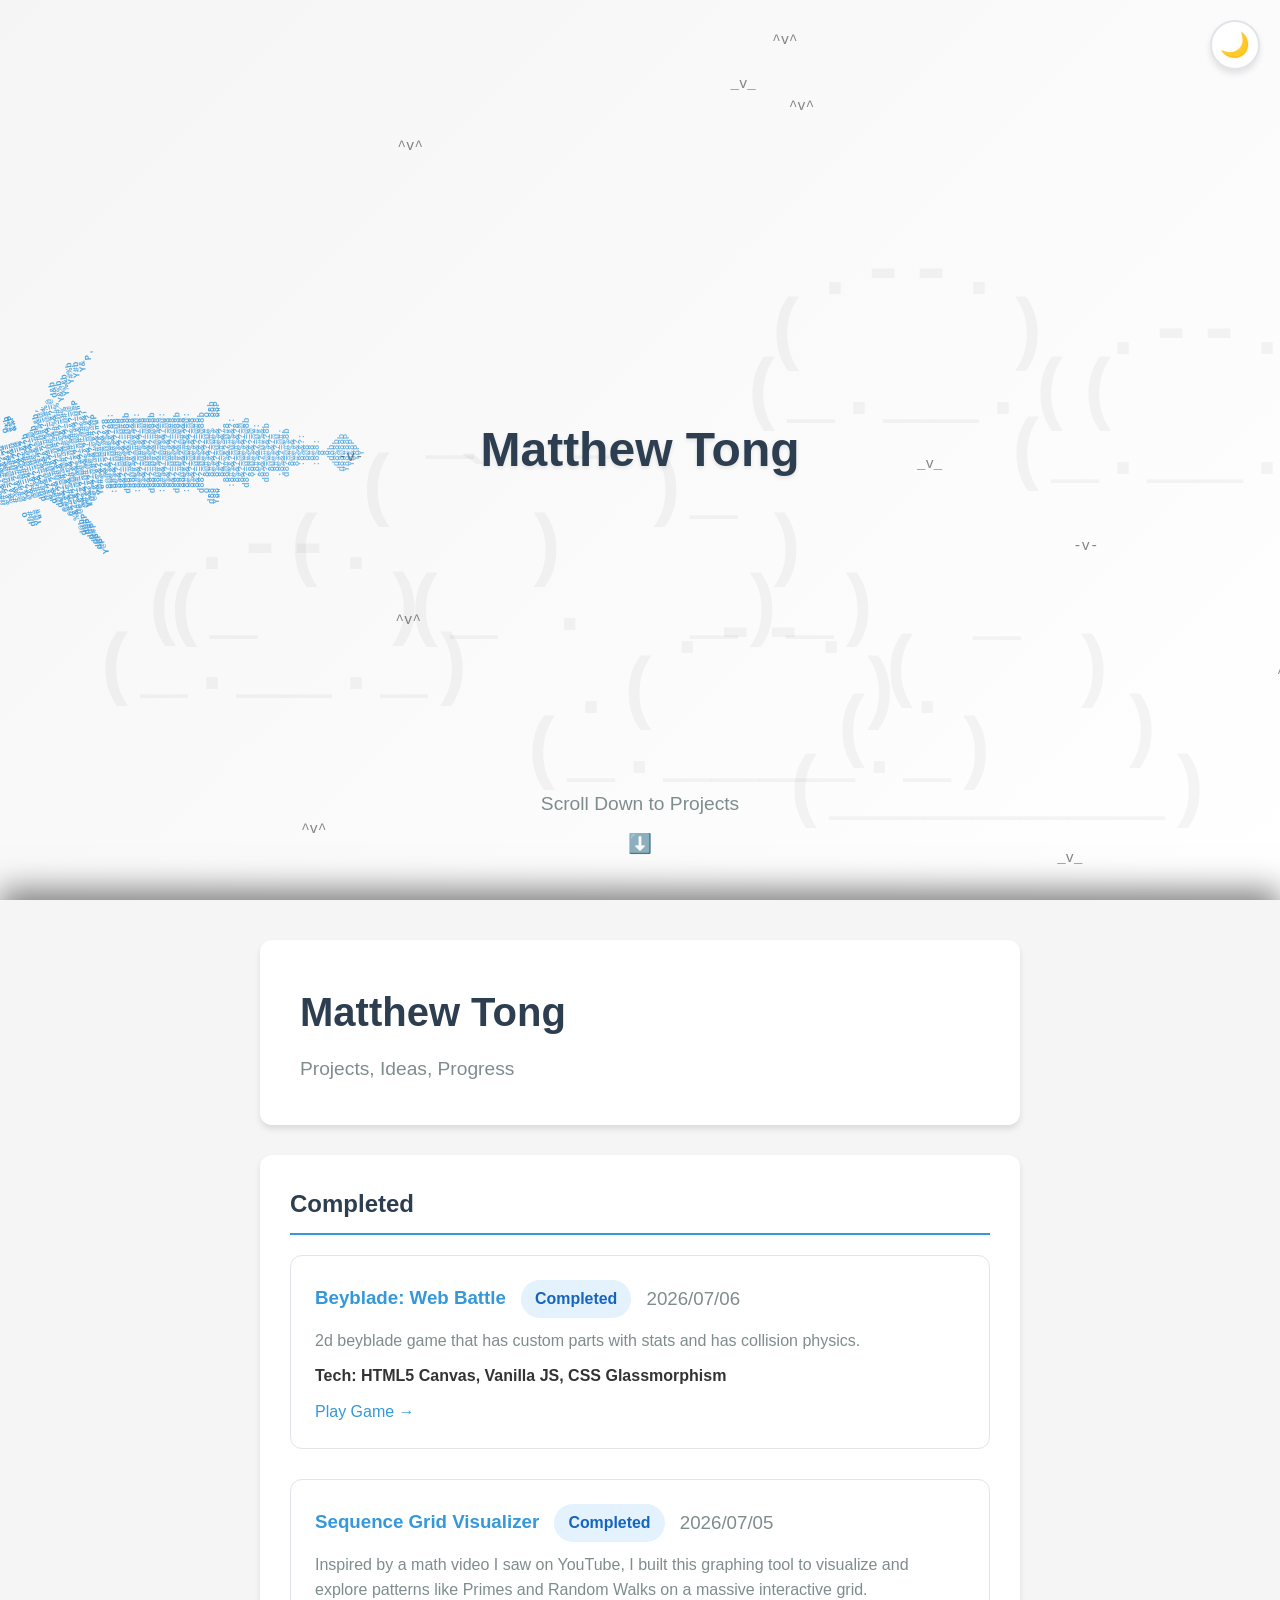
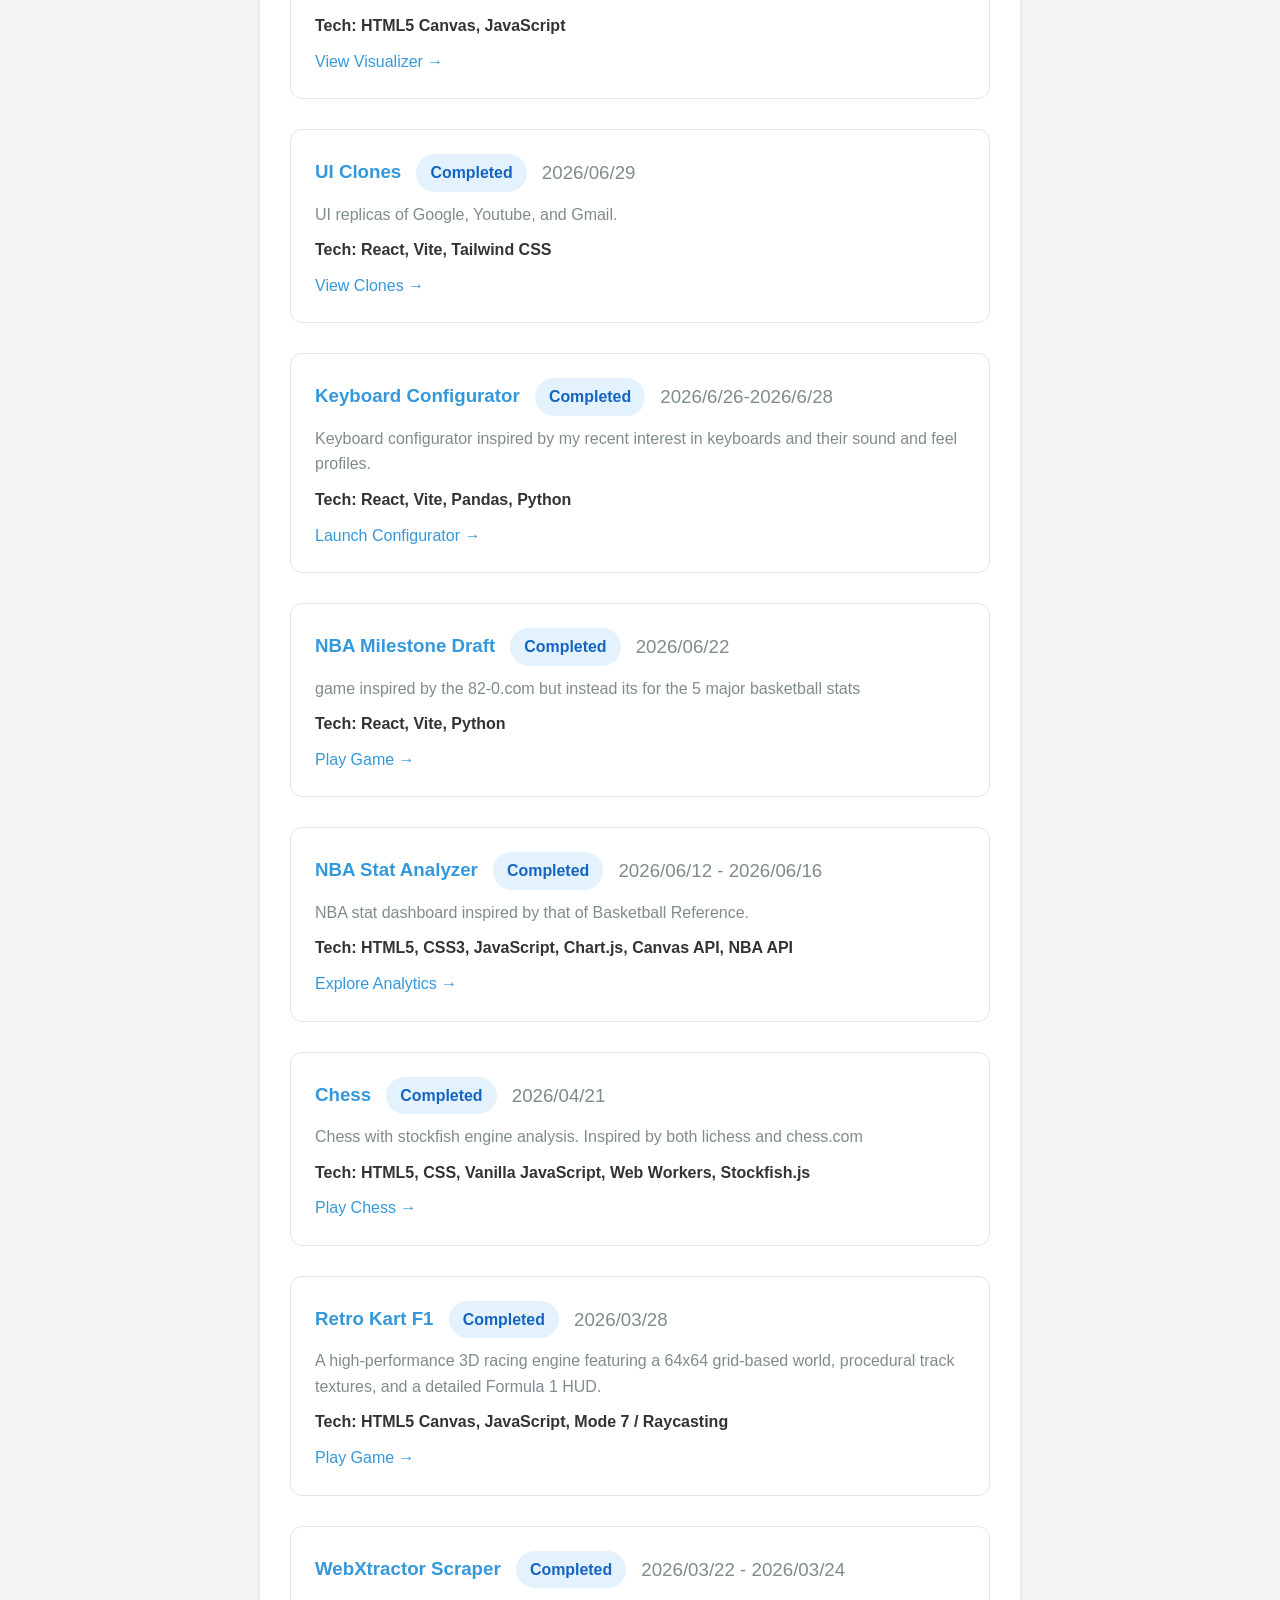
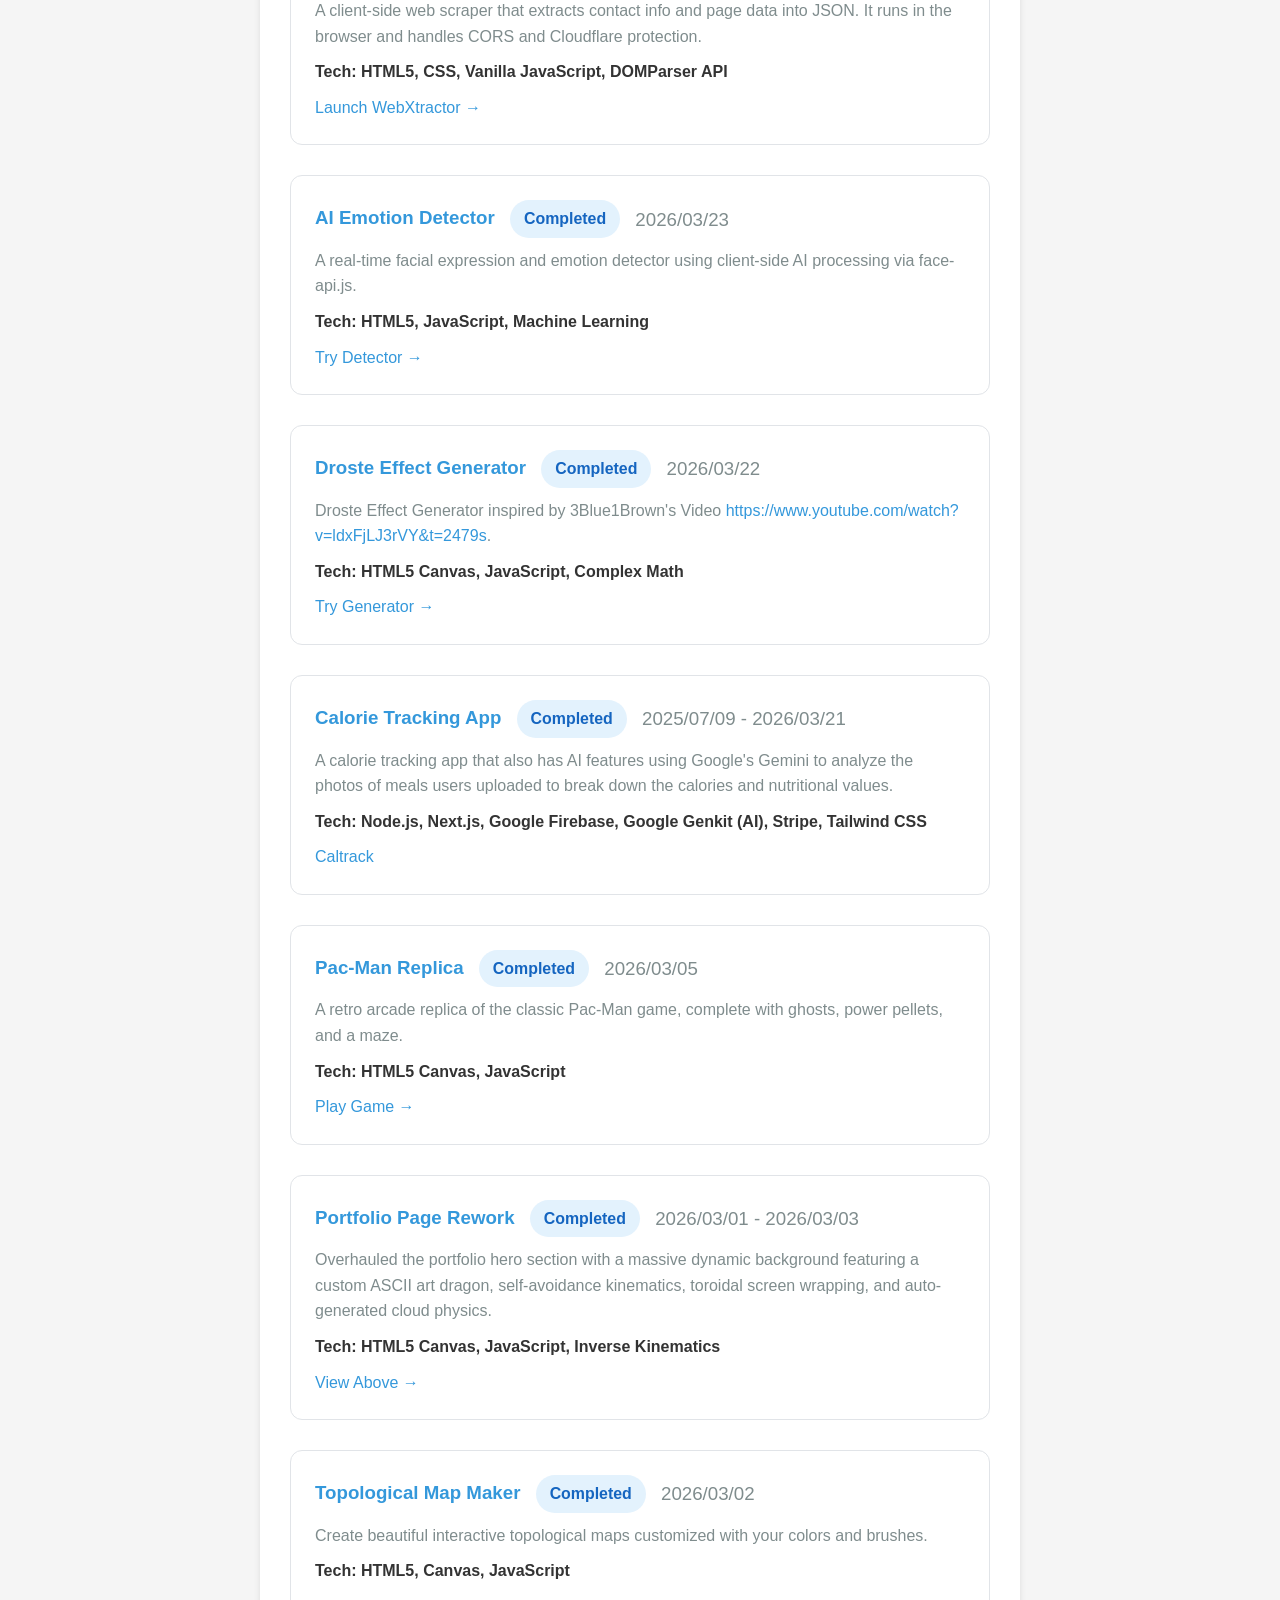
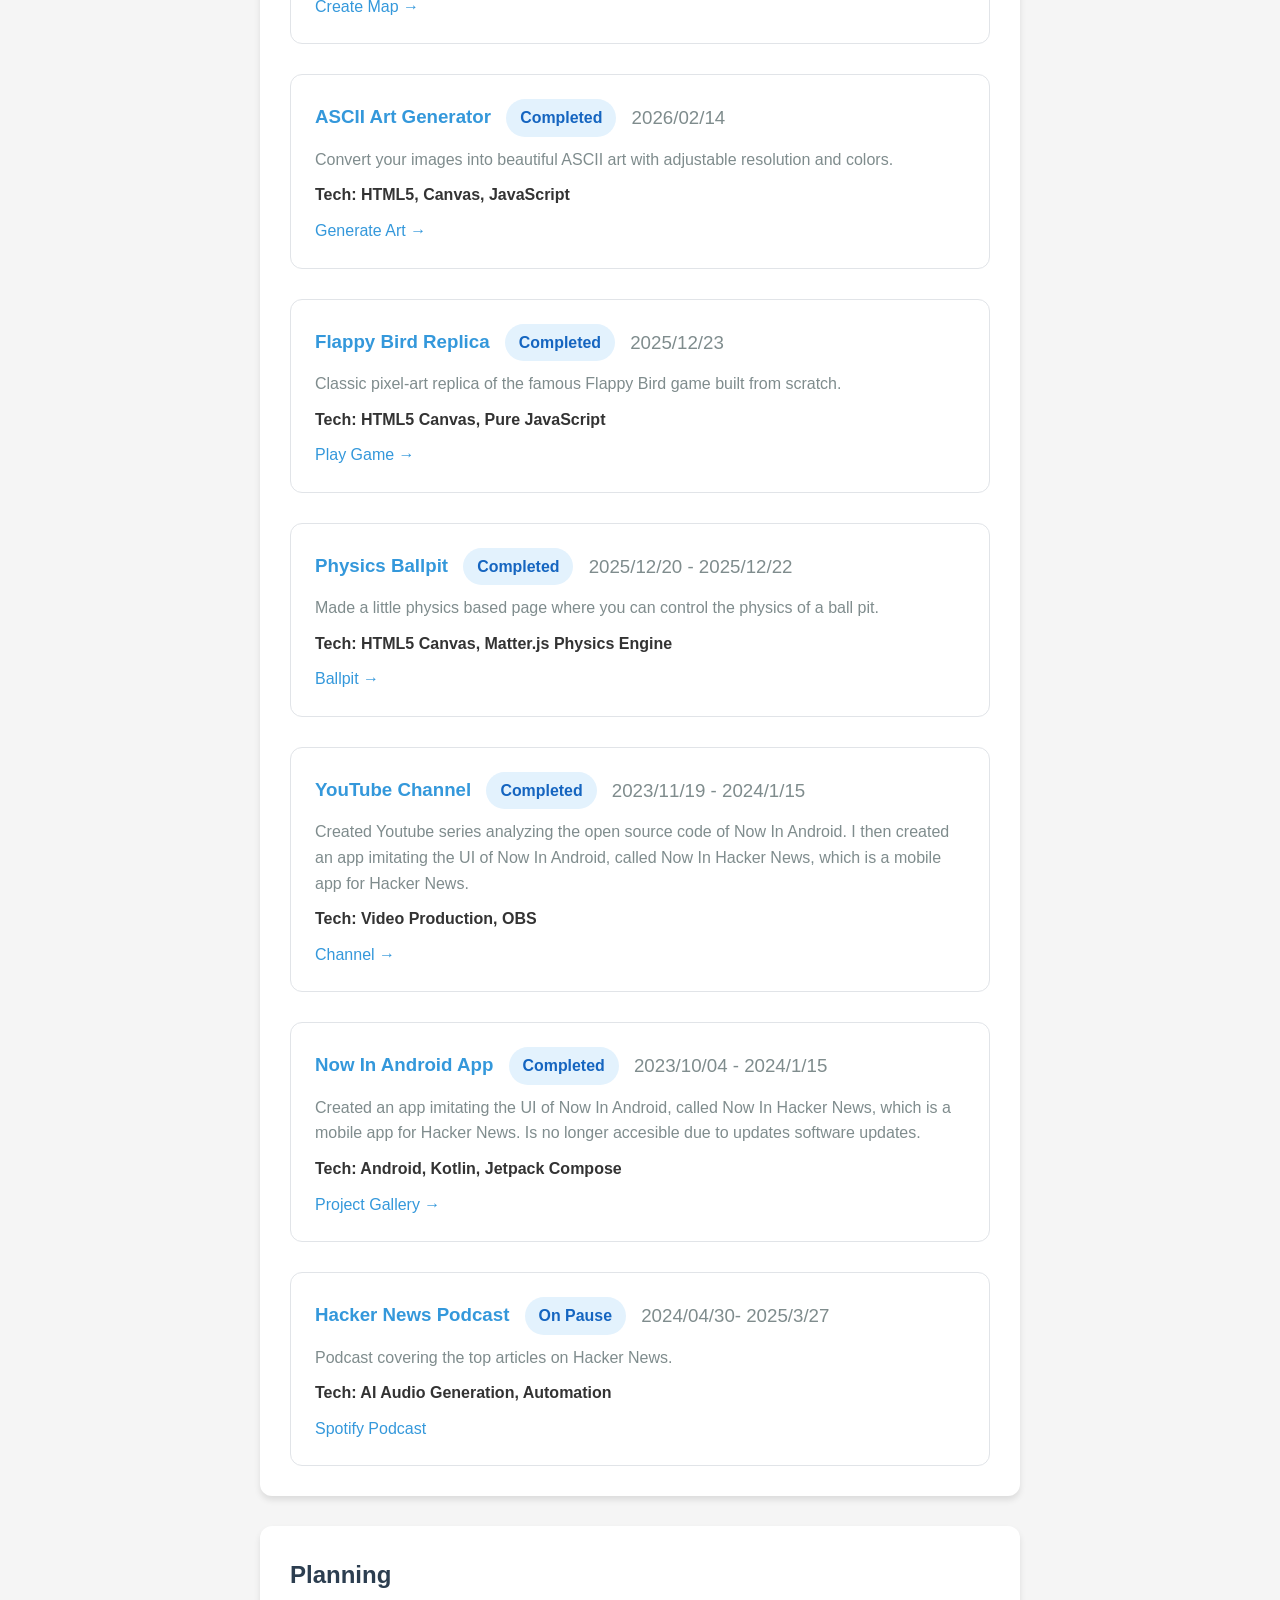
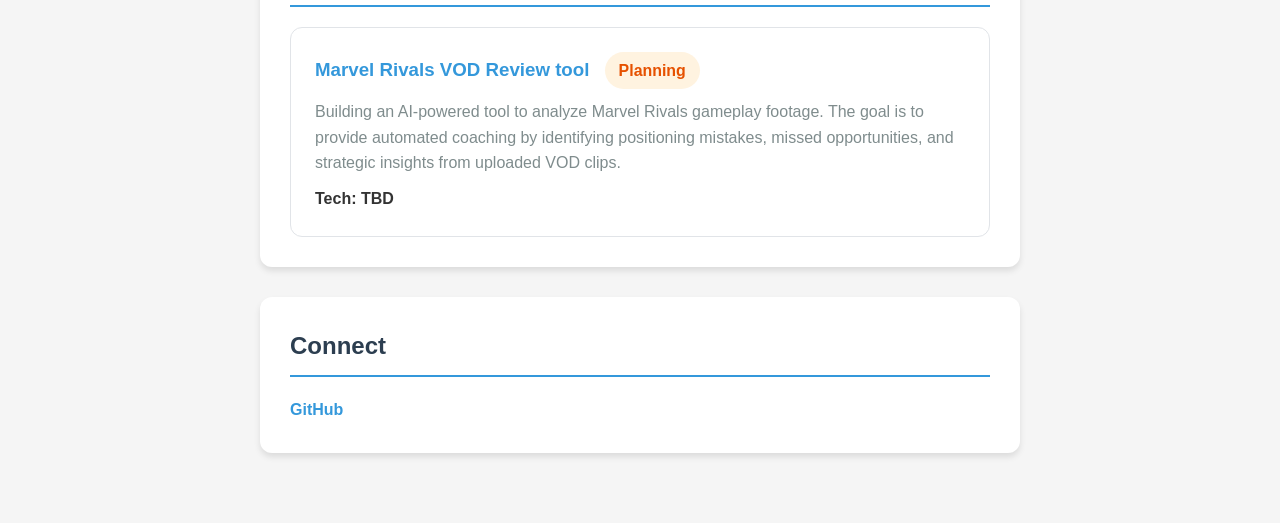
==== commit ef4e1d99: "built beyblade game." ====
--- a/index.html
+++ b/index.html
@@ -350,6 +350,19 @@
 
                 <div class="project">
                     <h3>
+                        Beyblade: Web Battle
+                        <span class="project-status status-completed">Completed</span>
+                        <span class="project-date">2026/07/06</span>
+                    </h3>
+                    <p>2d beyblade game that has custom parts with stats and has collision physics.</p>
+                    <p><strong>Tech: HTML5 Canvas, Vanilla JS, CSS Glassmorphism</strong></p>
+                    <p>
+                        <a href="beyblade.html">Play Game &rarr;</a>
+                    </p>
+                </div>
+
+                <div class="project">
+                    <h3>
                         Sequence Grid Visualizer
                         <span class="project-status status-completed">Completed</span>
                         <span class="project-date">2026/07/05</span>
@@ -565,6 +578,7 @@
                         <a href="ascii.html">Generate Art &rarr;</a>
                     </p>
                 </div>
+
 
                 <div class="project">
                     <h3>
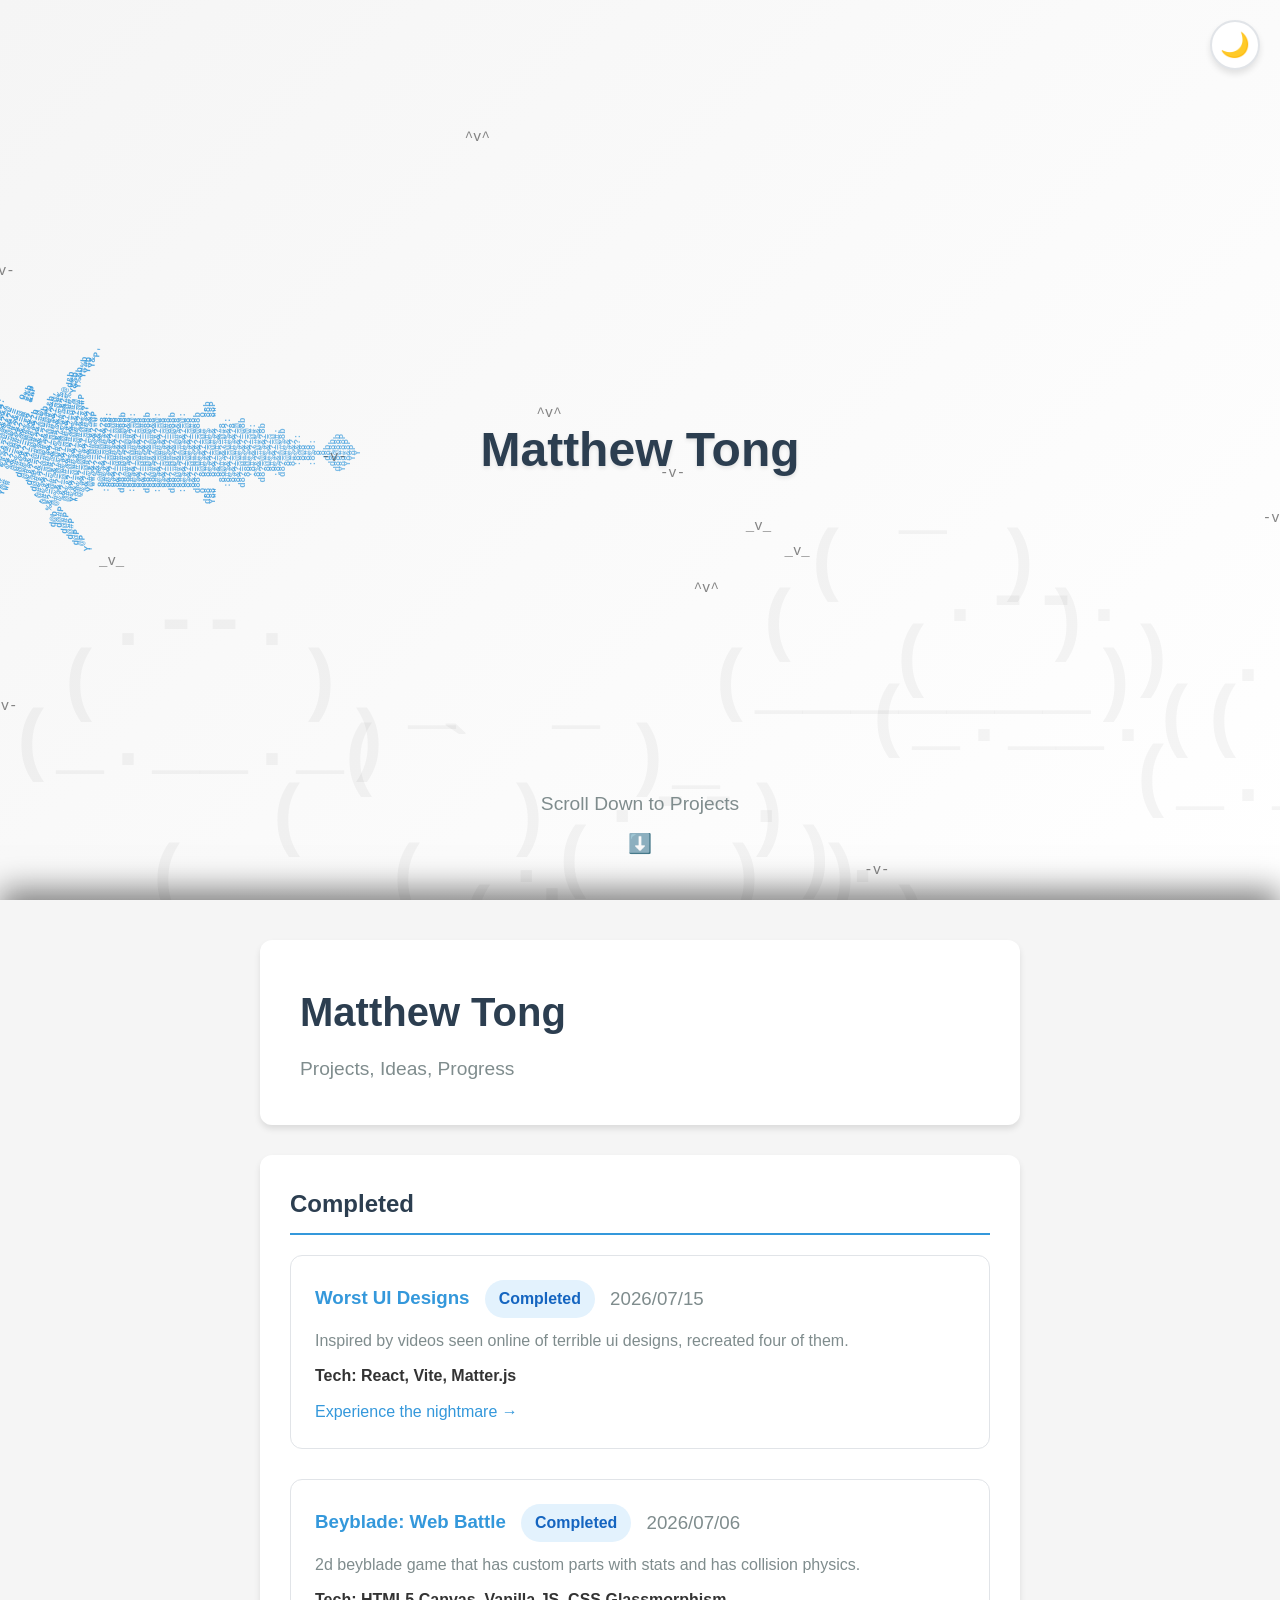
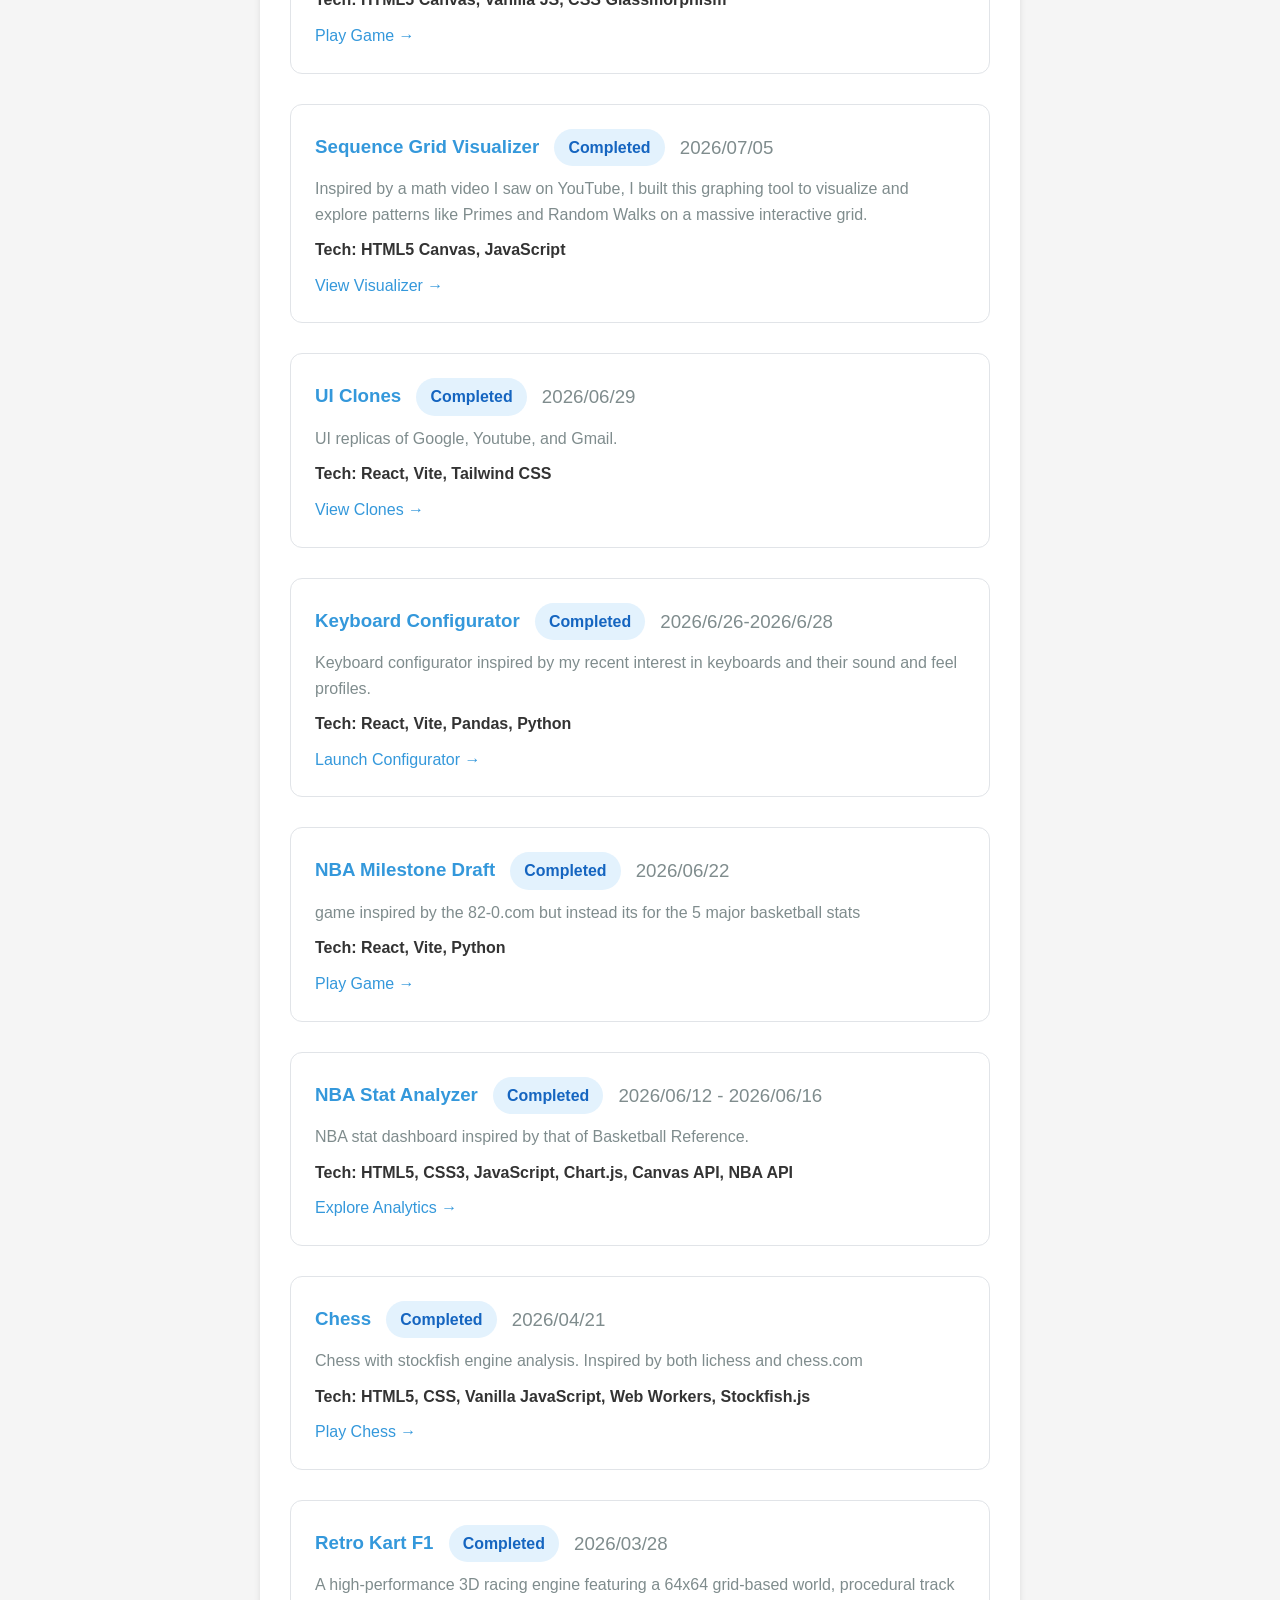
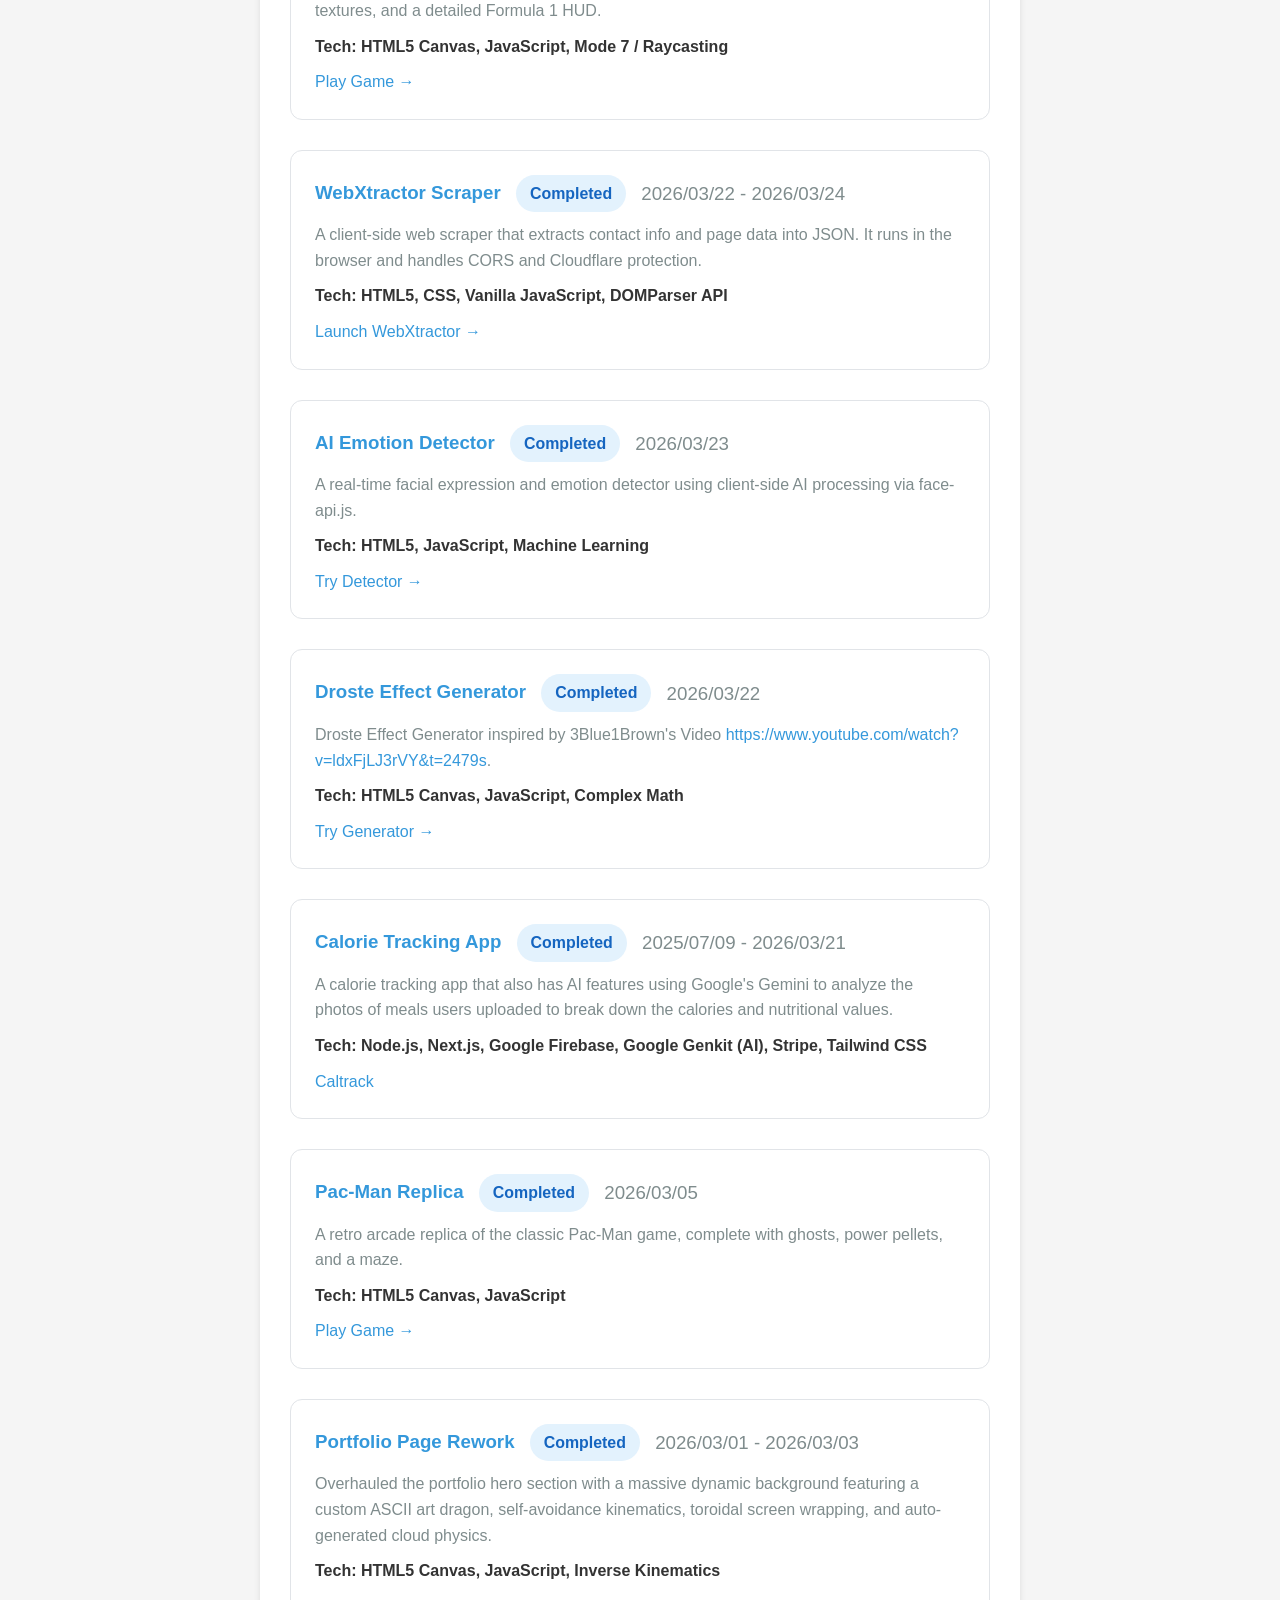
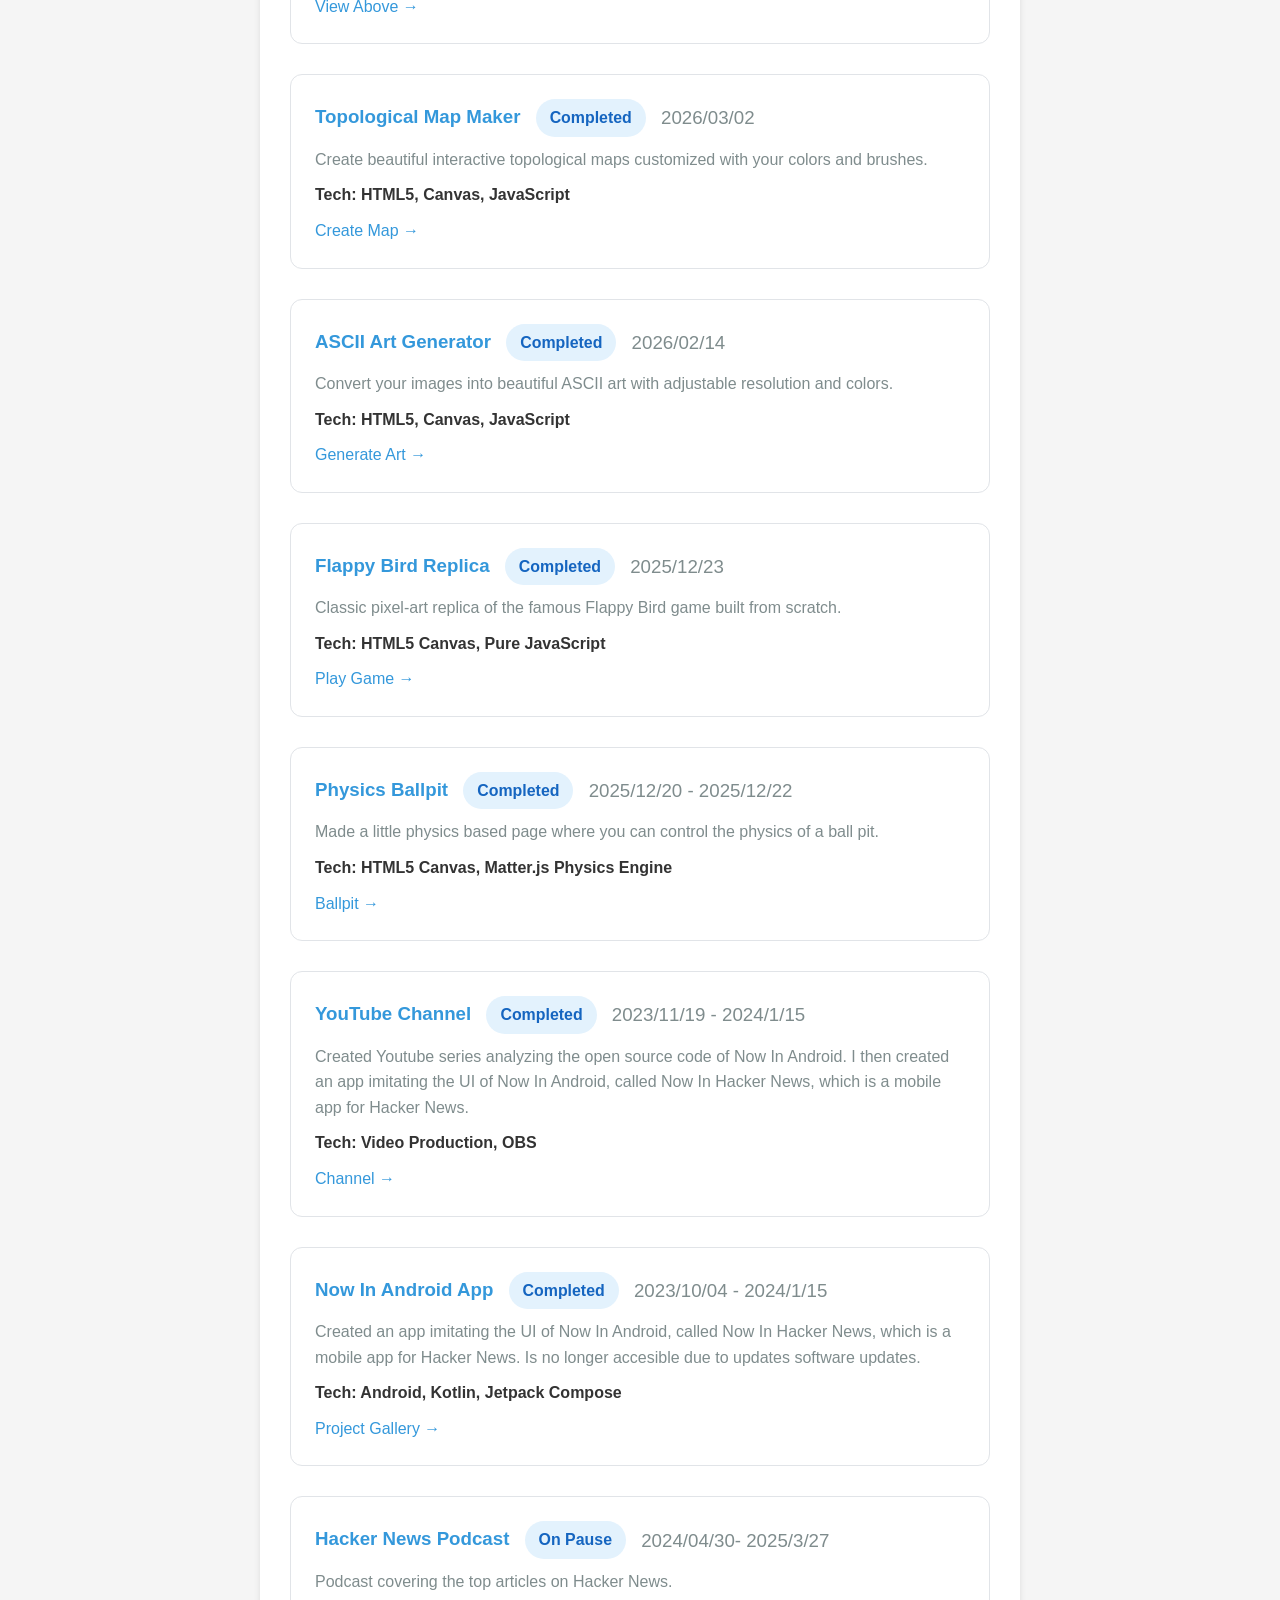
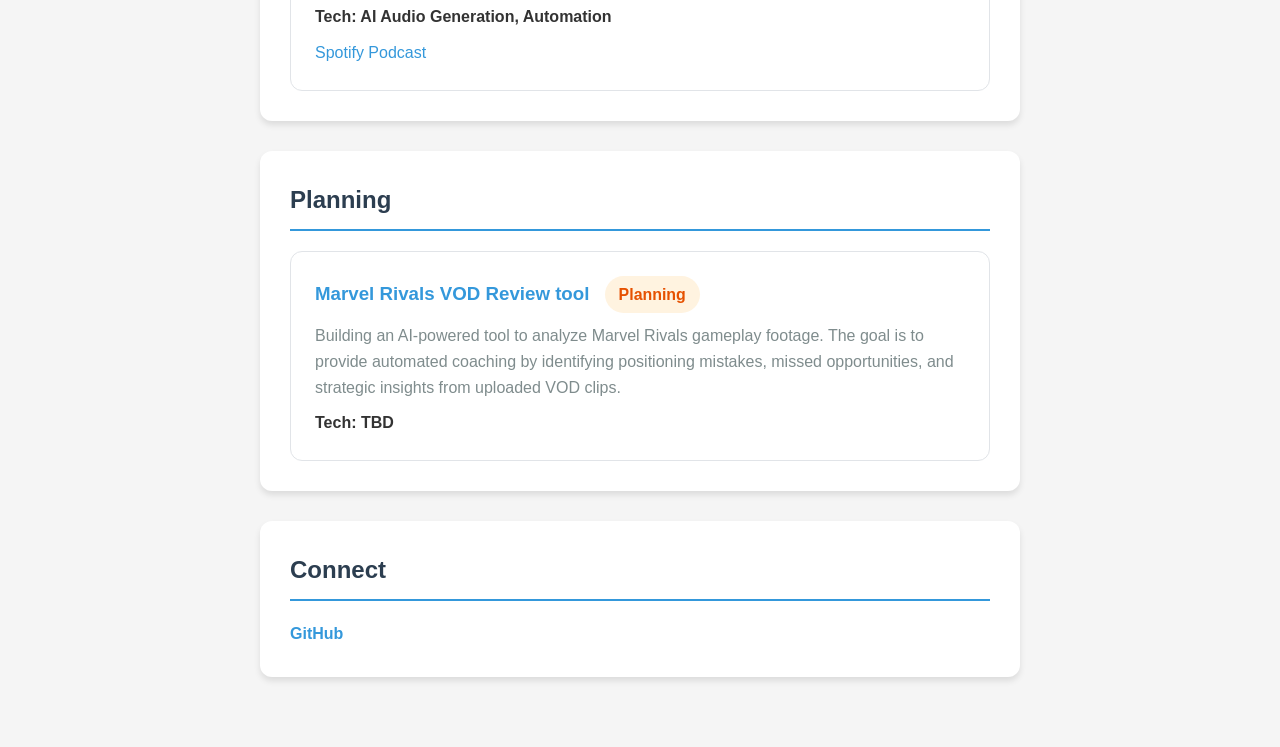
==== commit 33ce8a2c: "added horrible uis project" ====
--- a/index.html
+++ b/index.html
@@ -350,6 +350,19 @@
 
                 <div class="project">
                     <h3>
+                        Worst UI Designs
+                        <span class="project-status status-completed">Completed</span>
+                        <span class="project-date">2026/07/15</span>
+                    </h3>
+                    <p>Inspired by videos seen online of terrible ui designs, recreated four of them.</p>
+                    <p><strong>Tech: React, Vite, Matter.js</strong></p>
+                    <p>
+                        <a href="worst_ui/">Experience the nightmare &rarr;</a>
+                    </p>
+                </div>
+
+                <div class="project">
+                    <h3>
                         Beyblade: Web Battle
                         <span class="project-status status-completed">Completed</span>
                         <span class="project-date">2026/07/06</span>
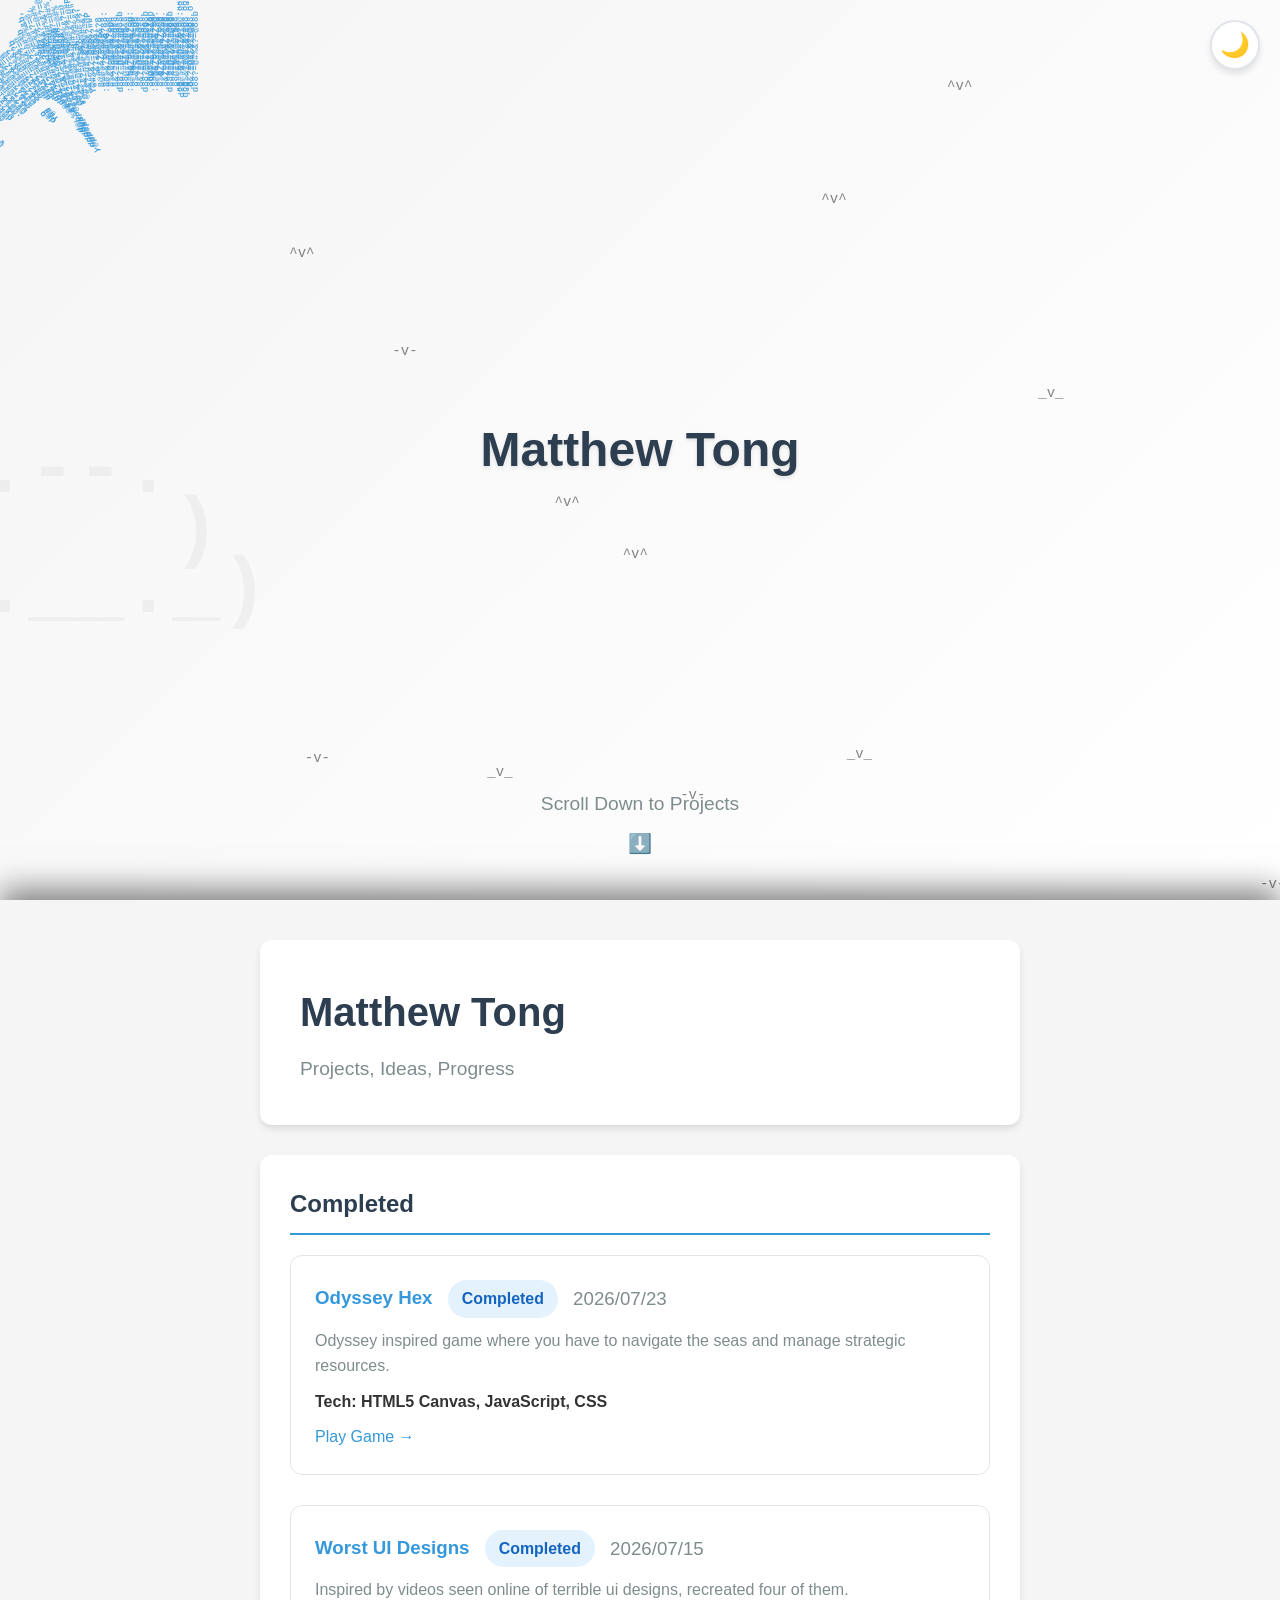
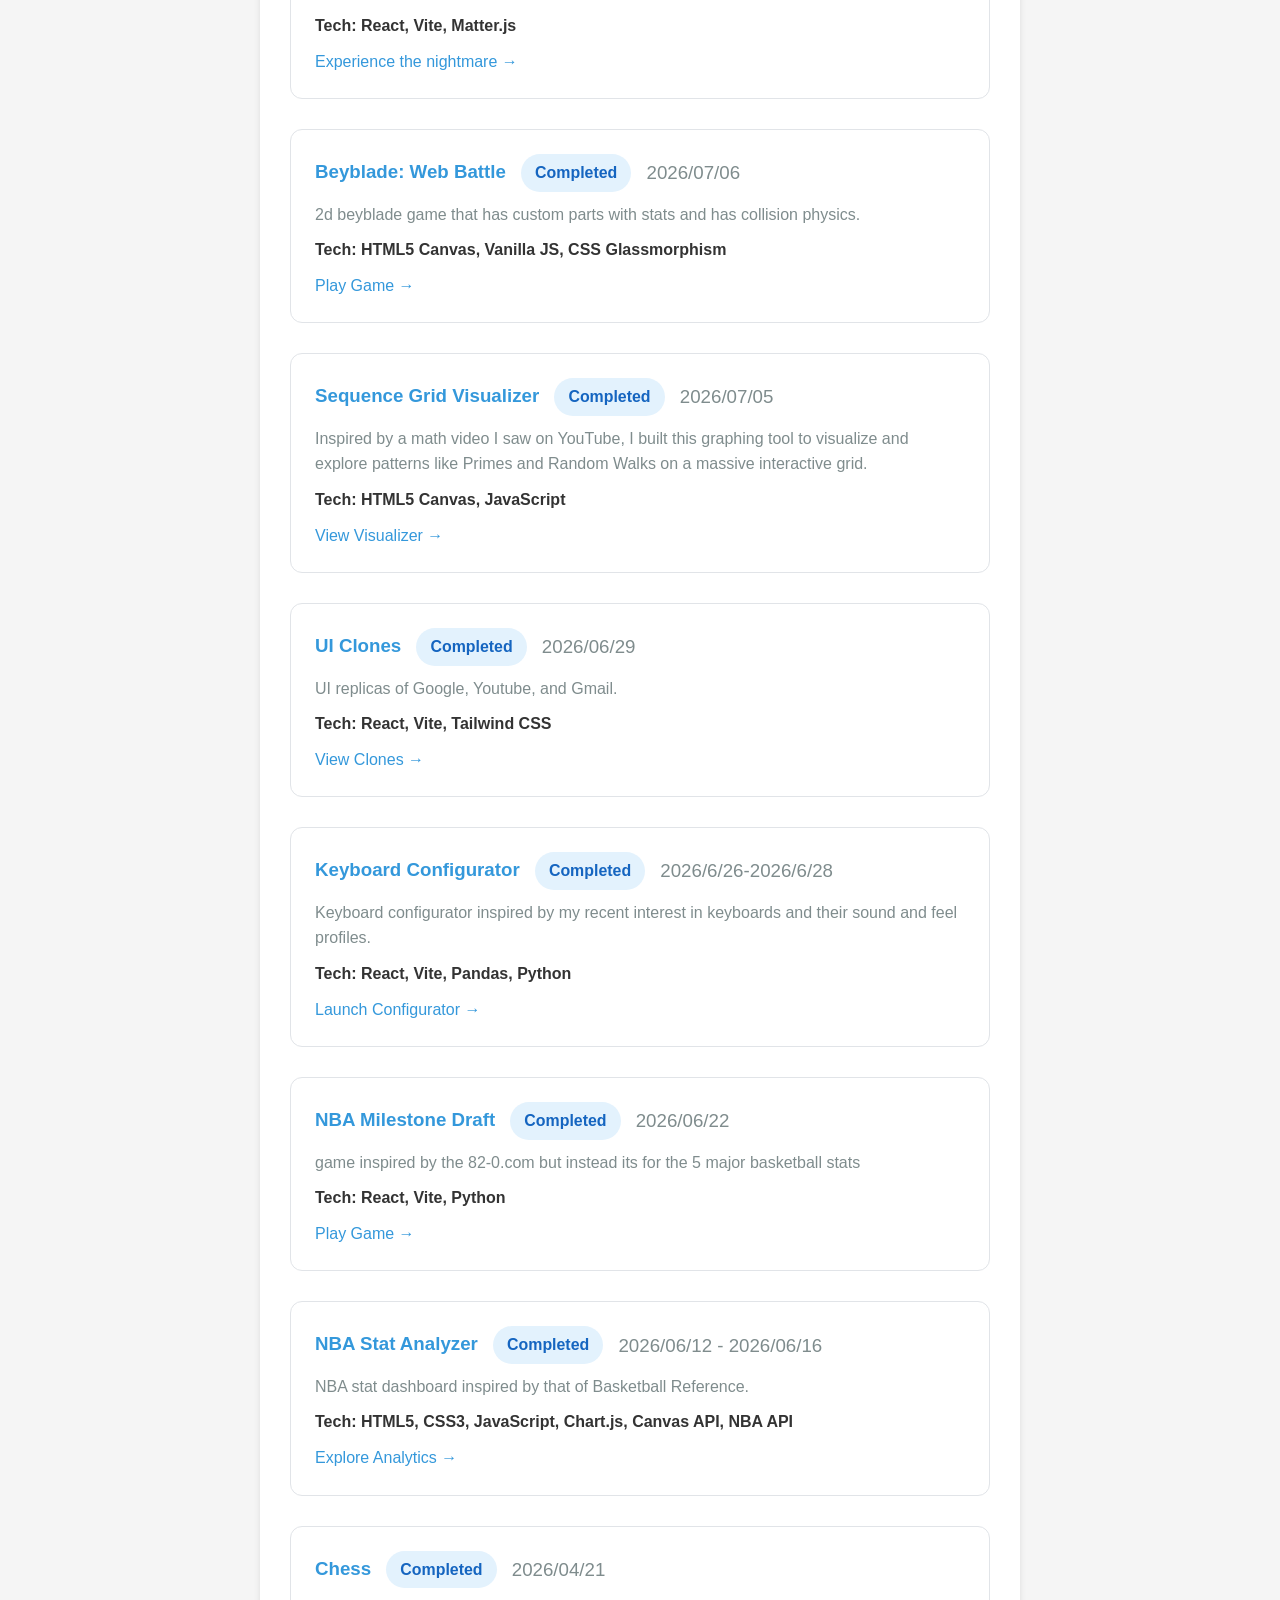
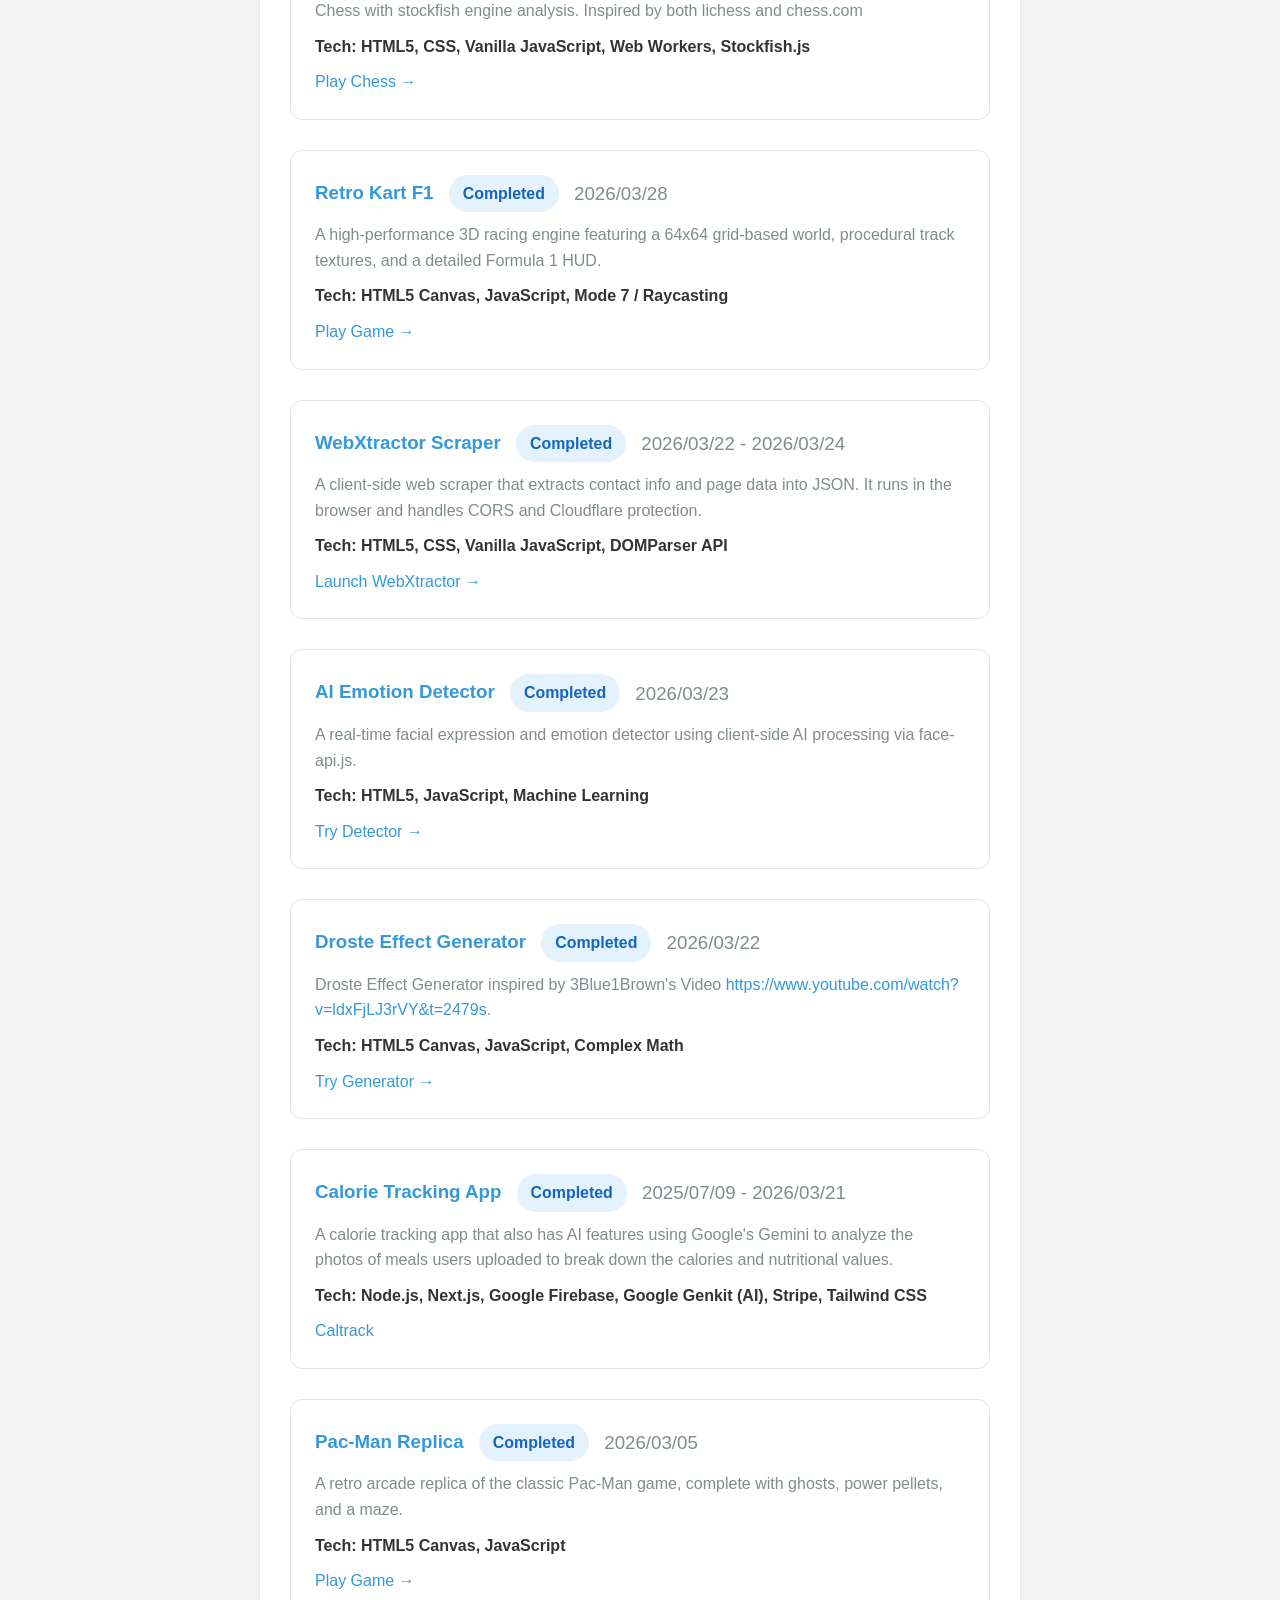
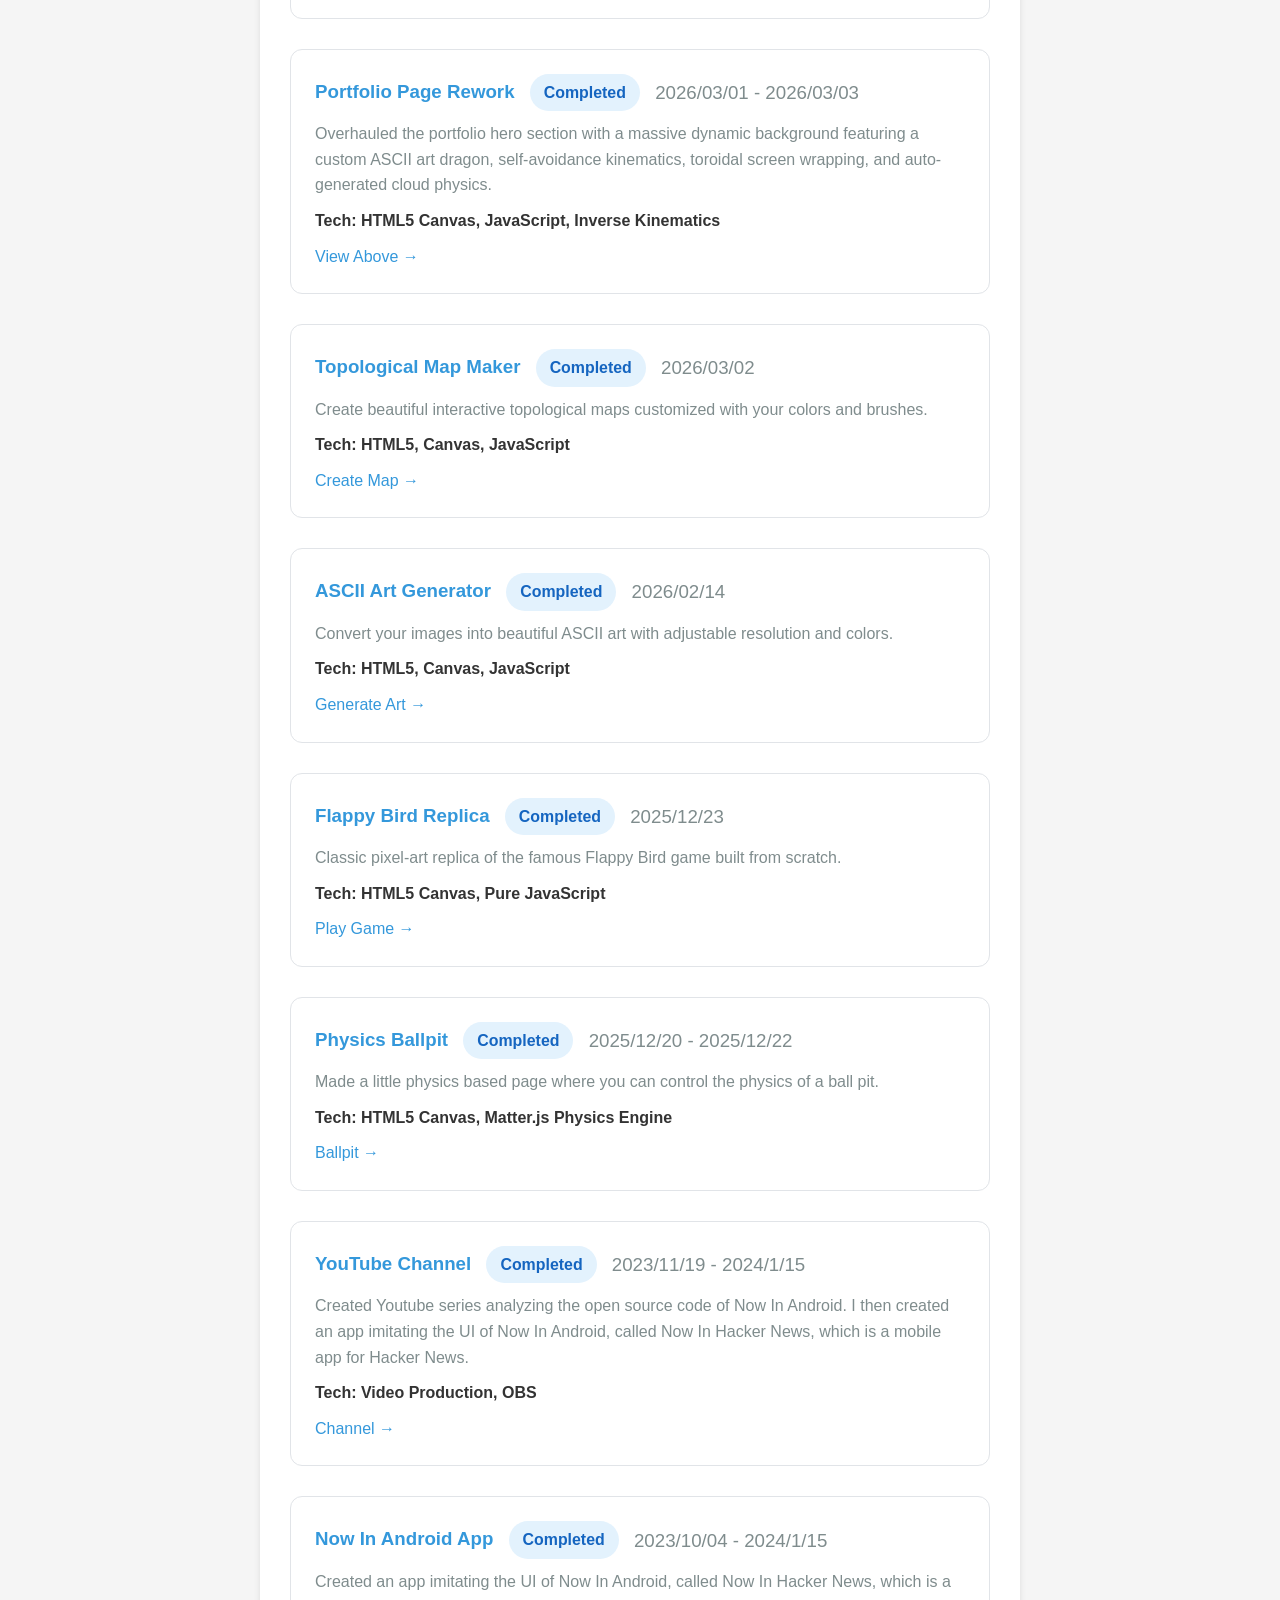
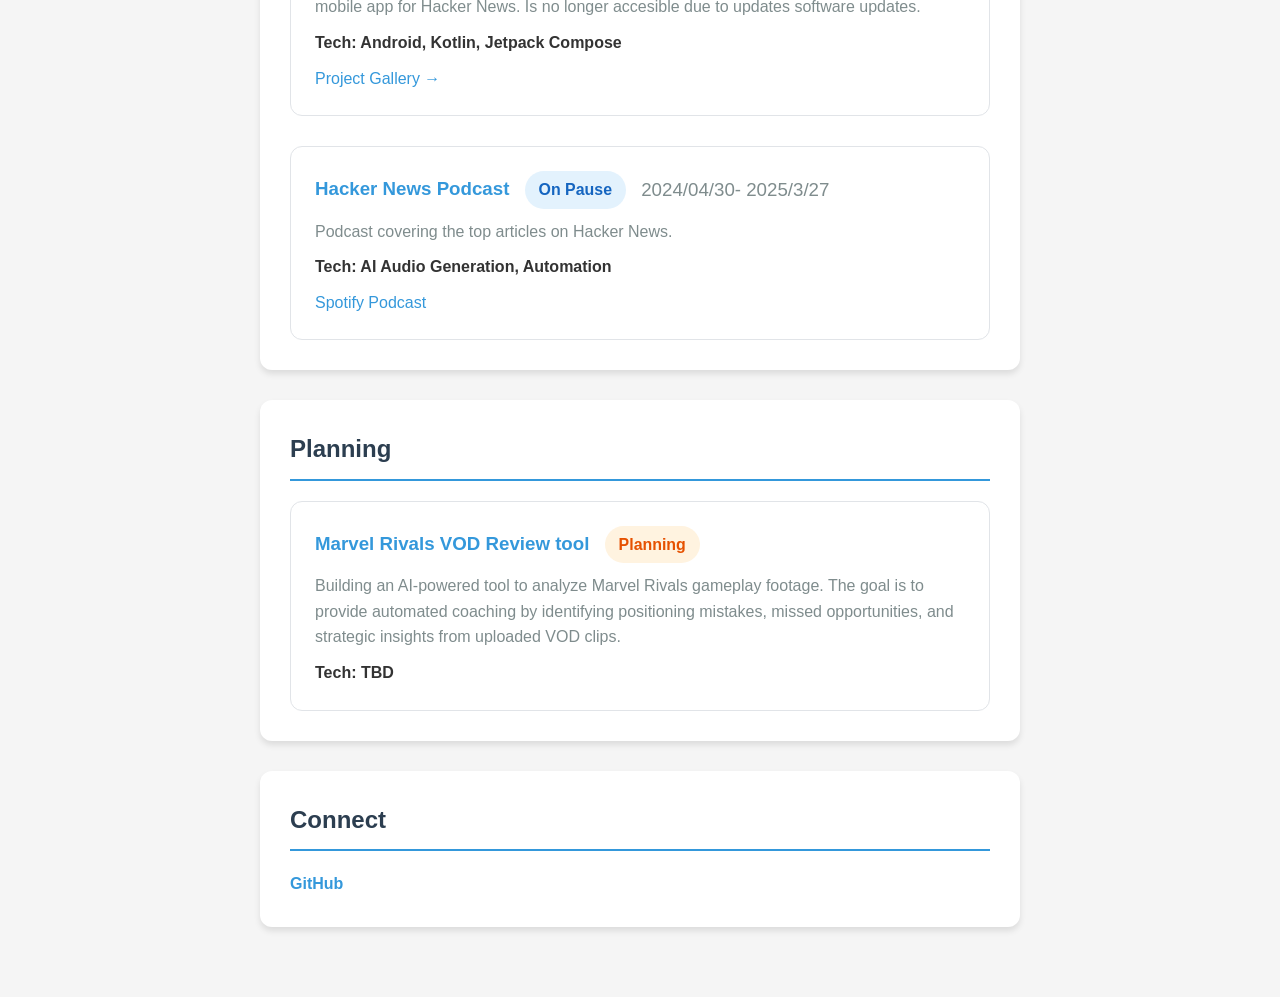
==== commit 75c5124c: "added odyssey hex game to portfolio" ====
--- a/index.html
+++ b/index.html
@@ -350,6 +350,19 @@
 
                 <div class="project">
                     <h3>
+                        Odyssey Hex
+                        <span class="project-status status-completed">Completed</span>
+                        <span class="project-date">2026/07/23</span>
+                    </h3>
+                    <p>Odyssey inspired game where you have to navigate the seas and manage strategic resources.</p>
+                    <p><strong>Tech: HTML5 Canvas, JavaScript, CSS</strong></p>
+                    <p>
+                        <a href="odyssey_hex/index.html">Play Game &rarr;</a>
+                    </p>
+                </div>
+
+                <div class="project">
+                    <h3>
                         Worst UI Designs
                         <span class="project-status status-completed">Completed</span>
                         <span class="project-date">2026/07/15</span>
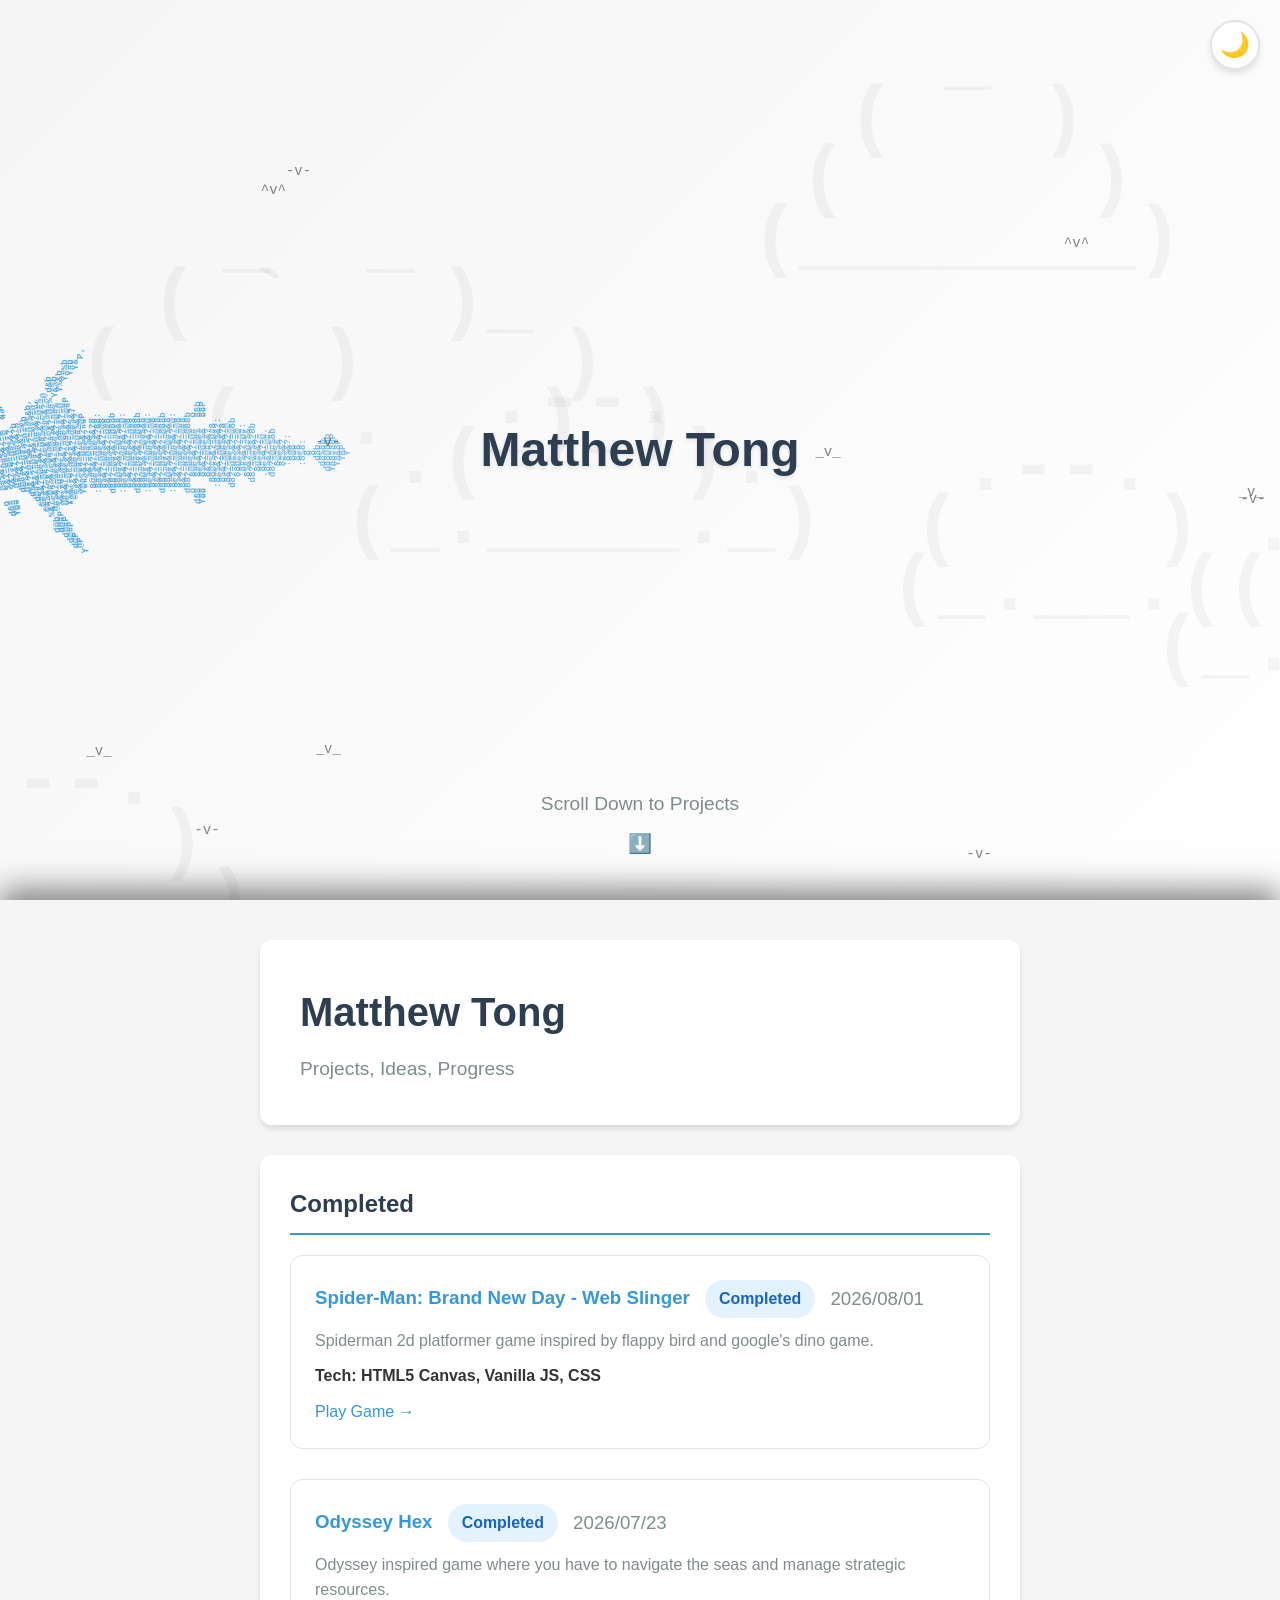
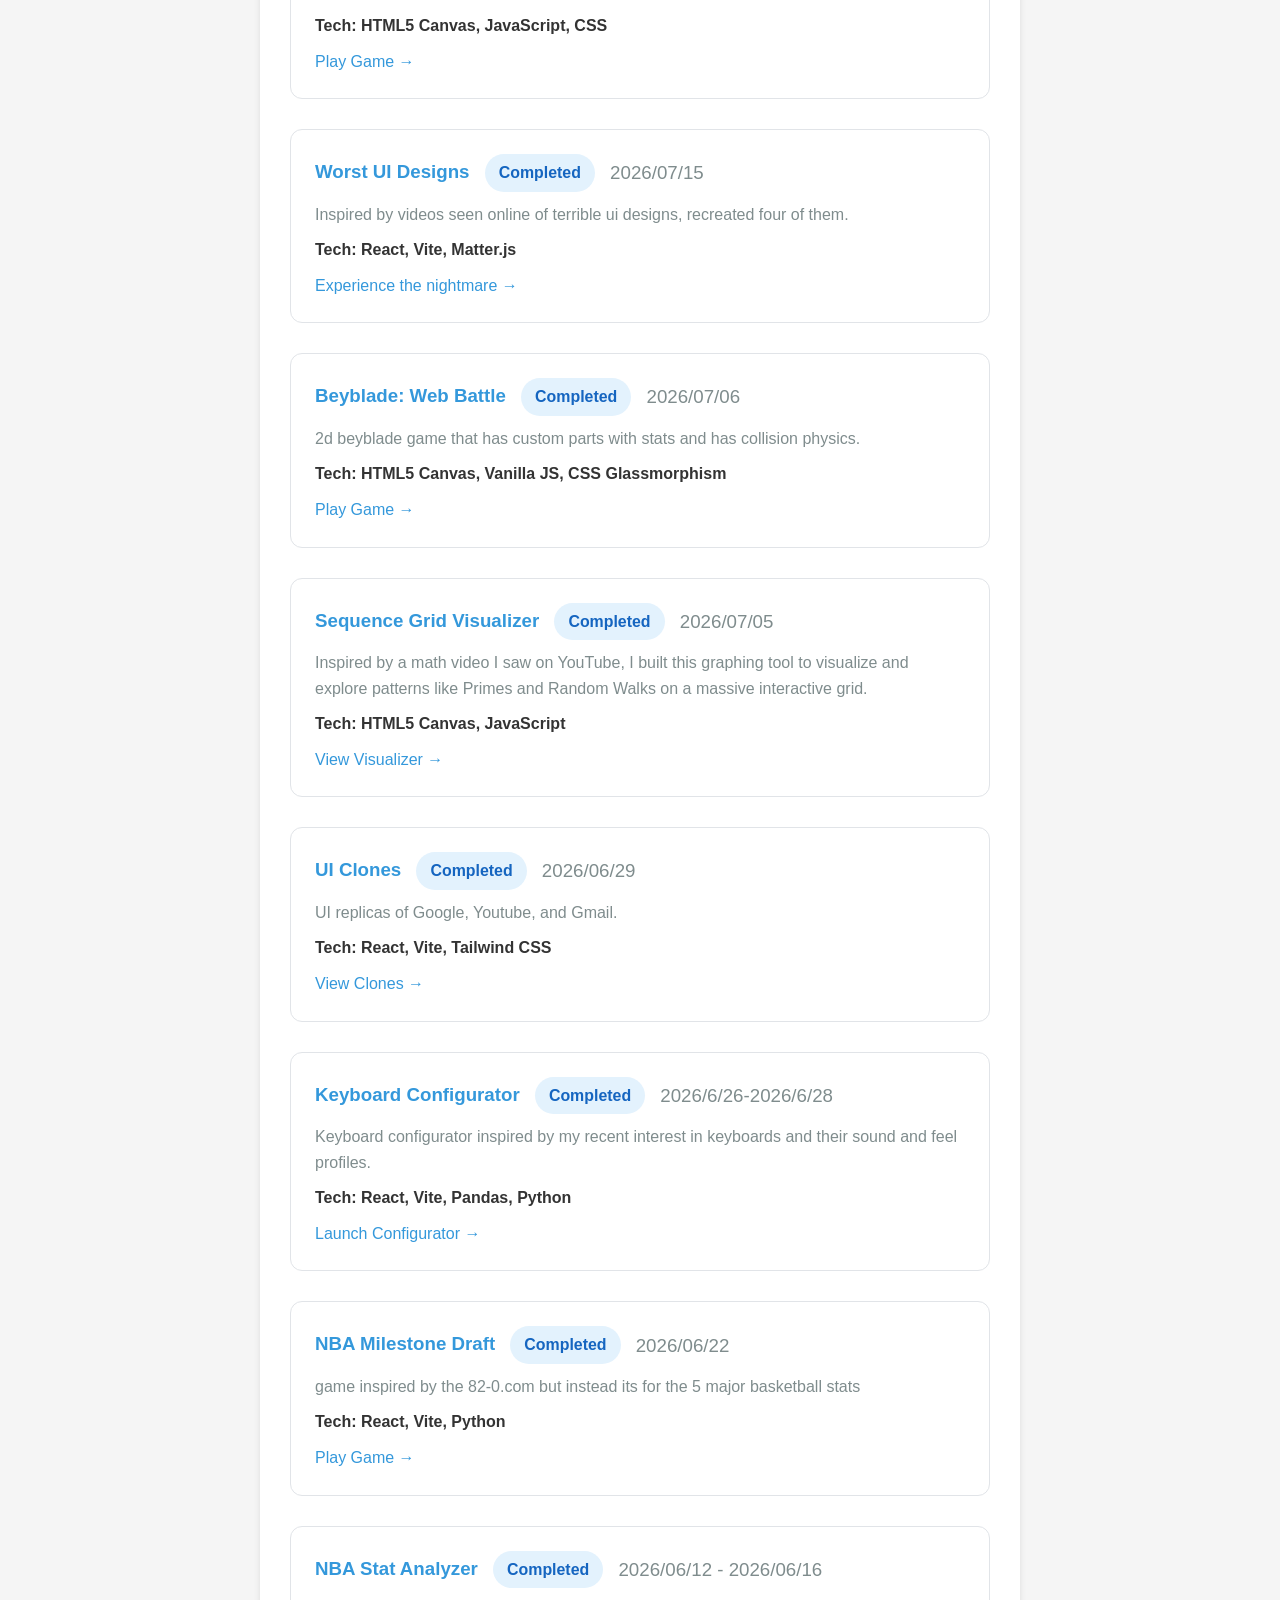
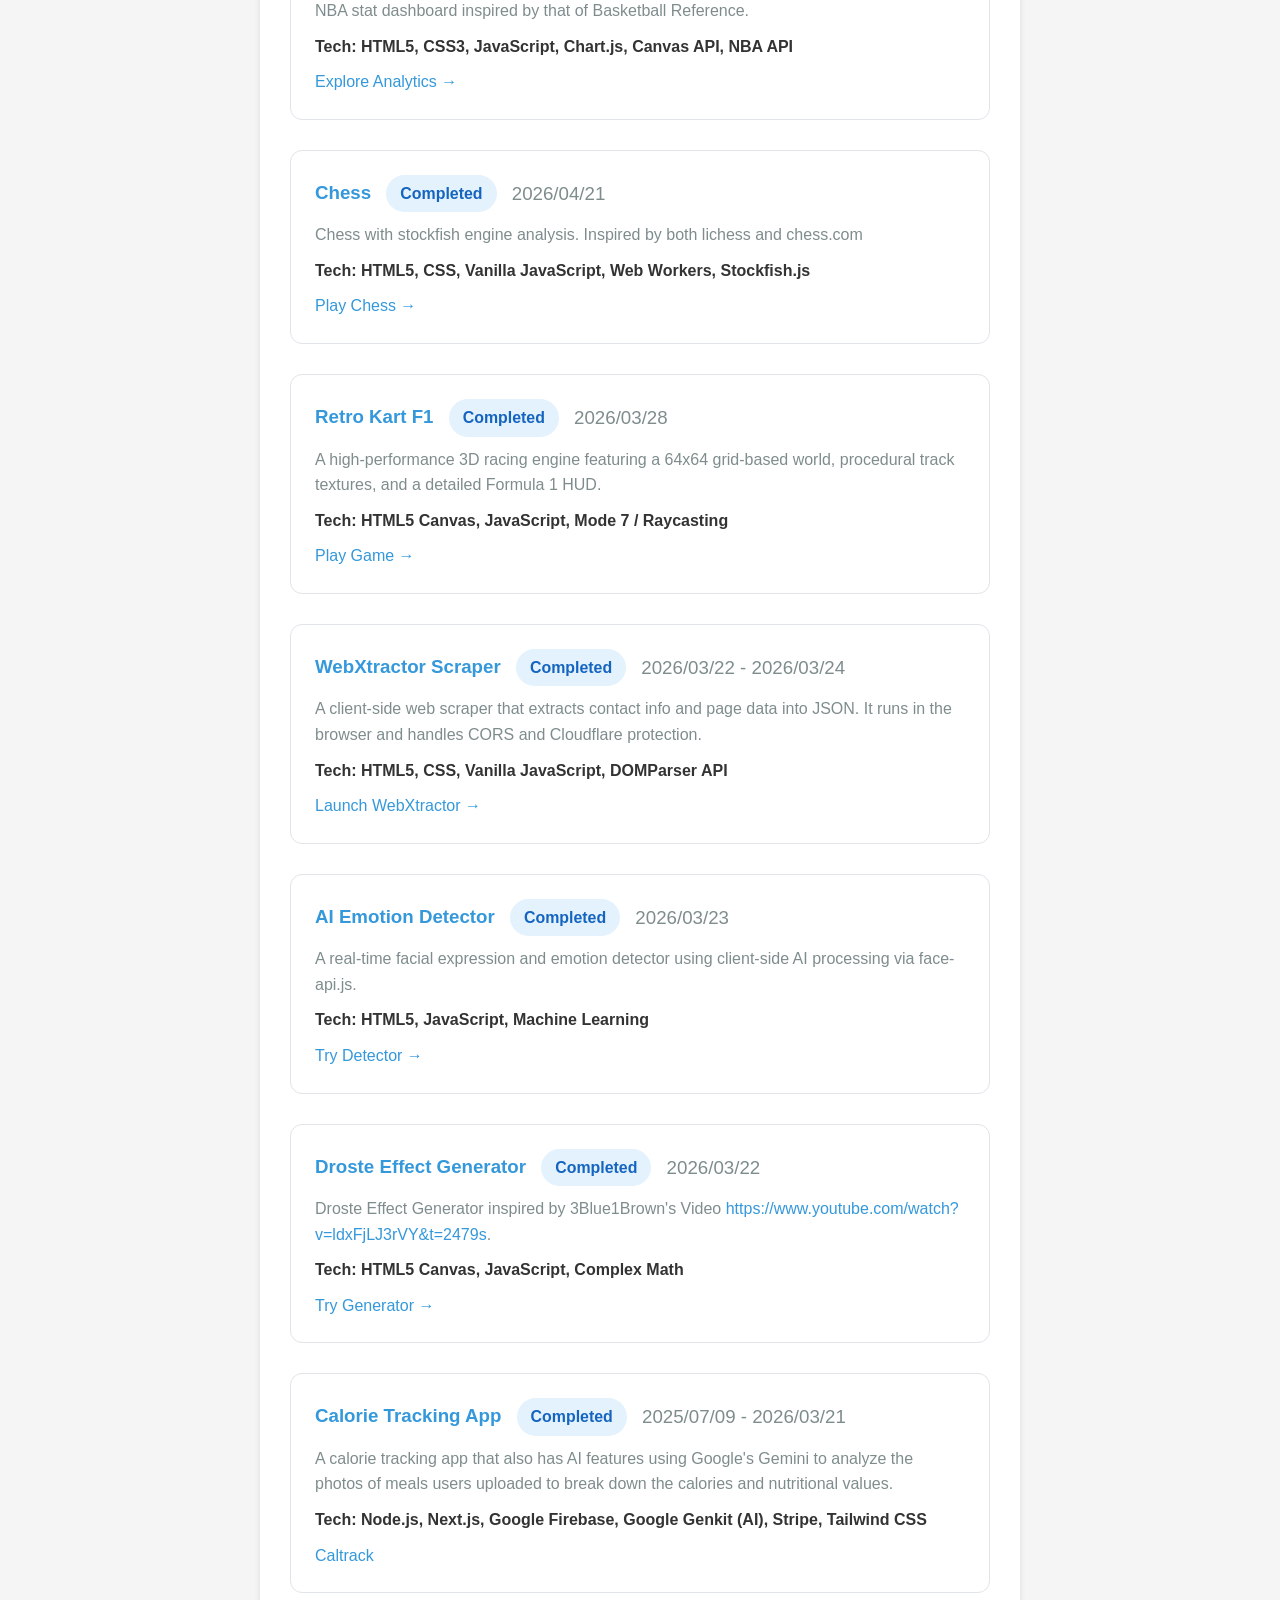
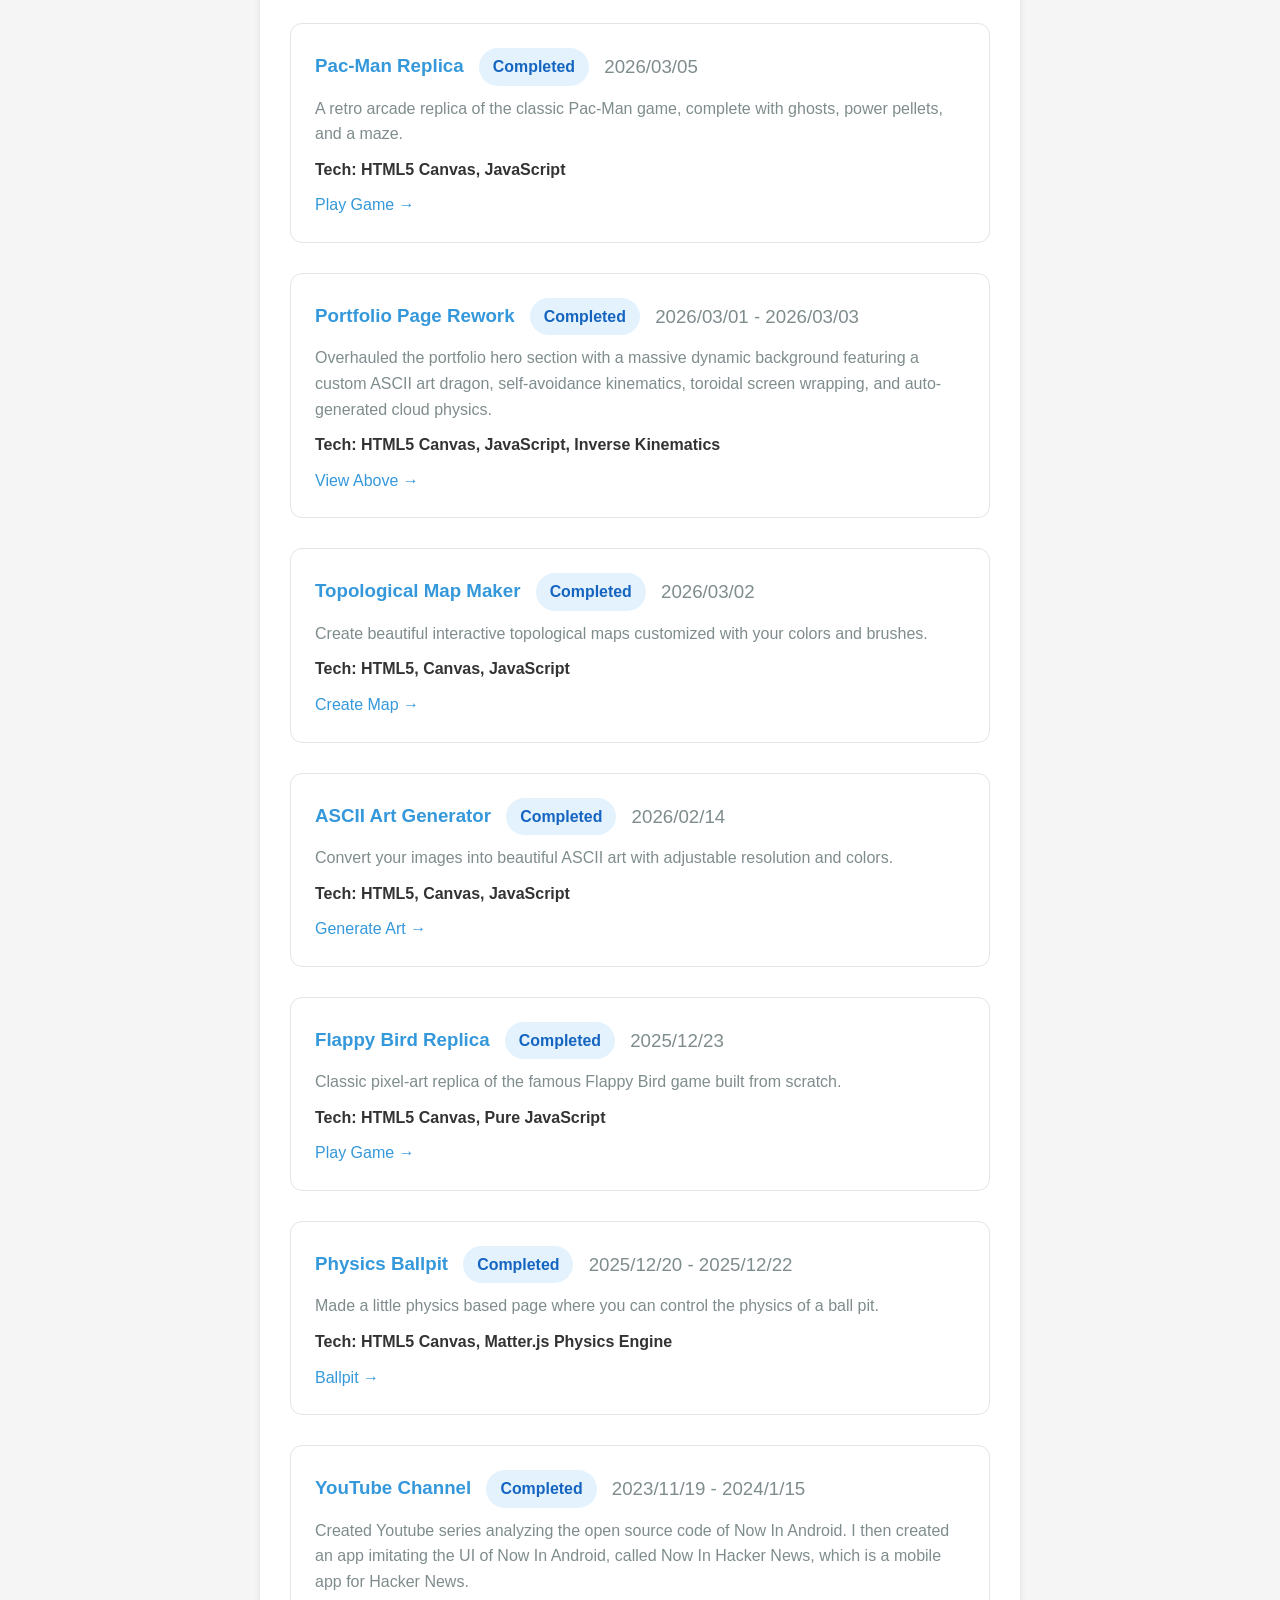
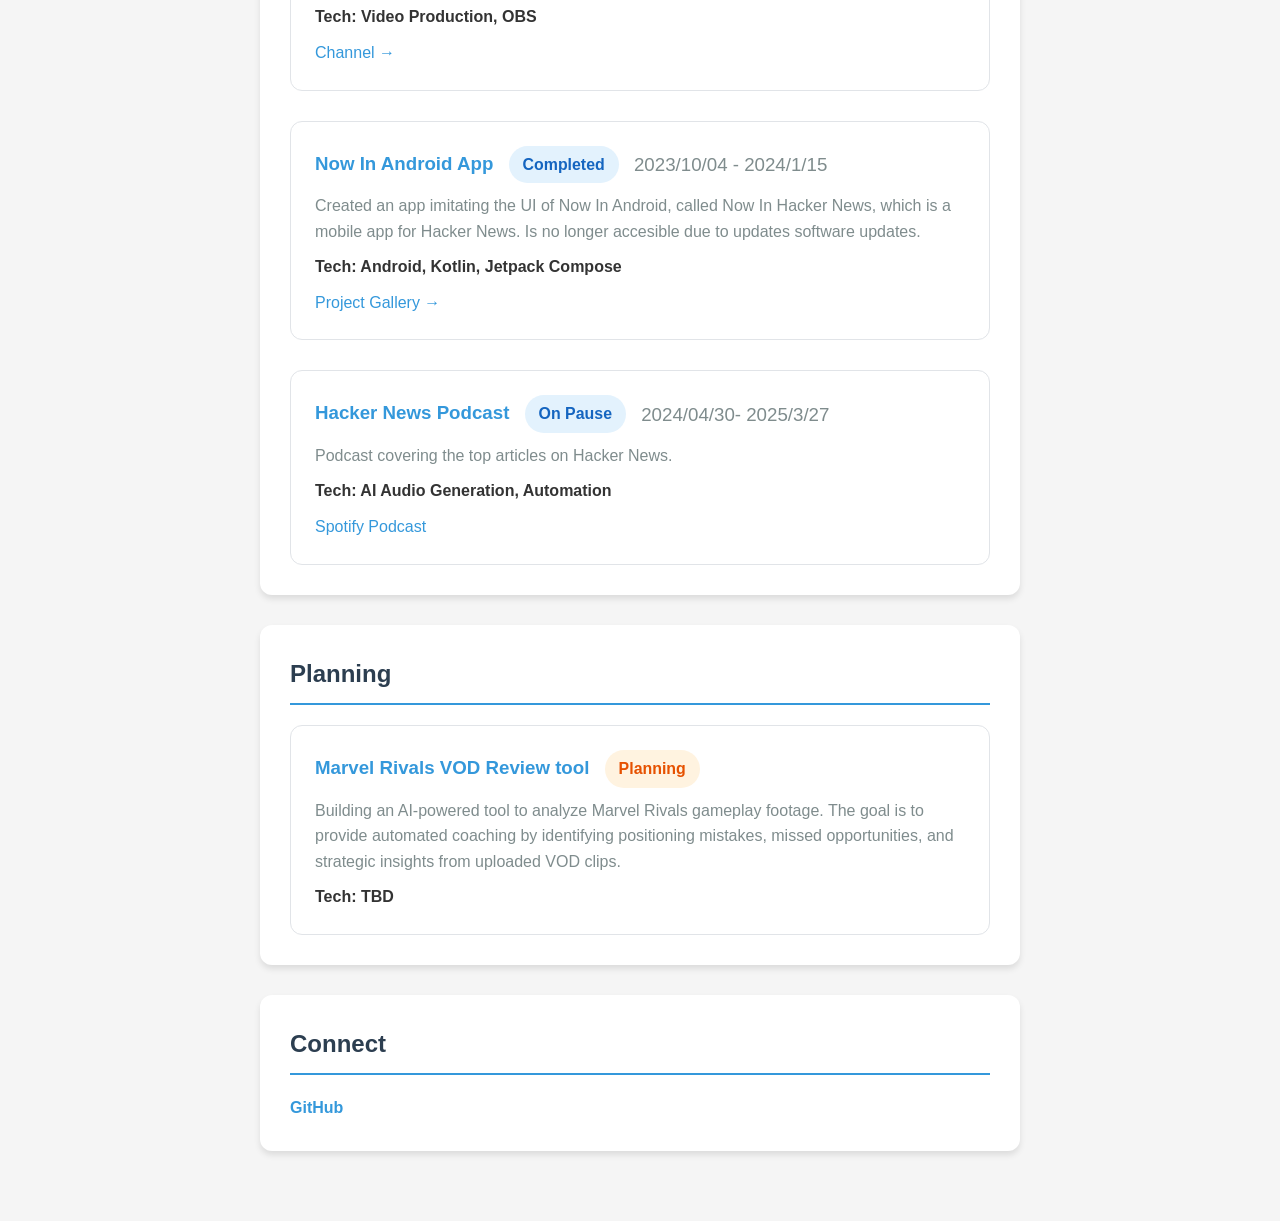
==== commit f44d1d66: "created spiderman 2d platformer game" ====
--- a/index.html
+++ b/index.html
@@ -350,6 +350,19 @@
 
                 <div class="project">
                     <h3>
+                        Spider-Man: Brand New Day - Web Slinger
+                        <span class="project-status status-completed">Completed</span>
+                        <span class="project-date">2026/08/01</span>
+                    </h3>
+                    <p>Spiderman 2d platformer game inspired by flappy bird and google's dino game.</p>
+                    <p><strong>Tech: HTML5 Canvas, Vanilla JS, CSS</strong></p>
+                    <p>
+                        <a href="spiderman/index.html">Play Game &rarr;</a>
+                    </p>
+                </div>
+
+                <div class="project">
+                    <h3>
                         Odyssey Hex
                         <span class="project-status status-completed">Completed</span>
                         <span class="project-date">2026/07/23</span>
